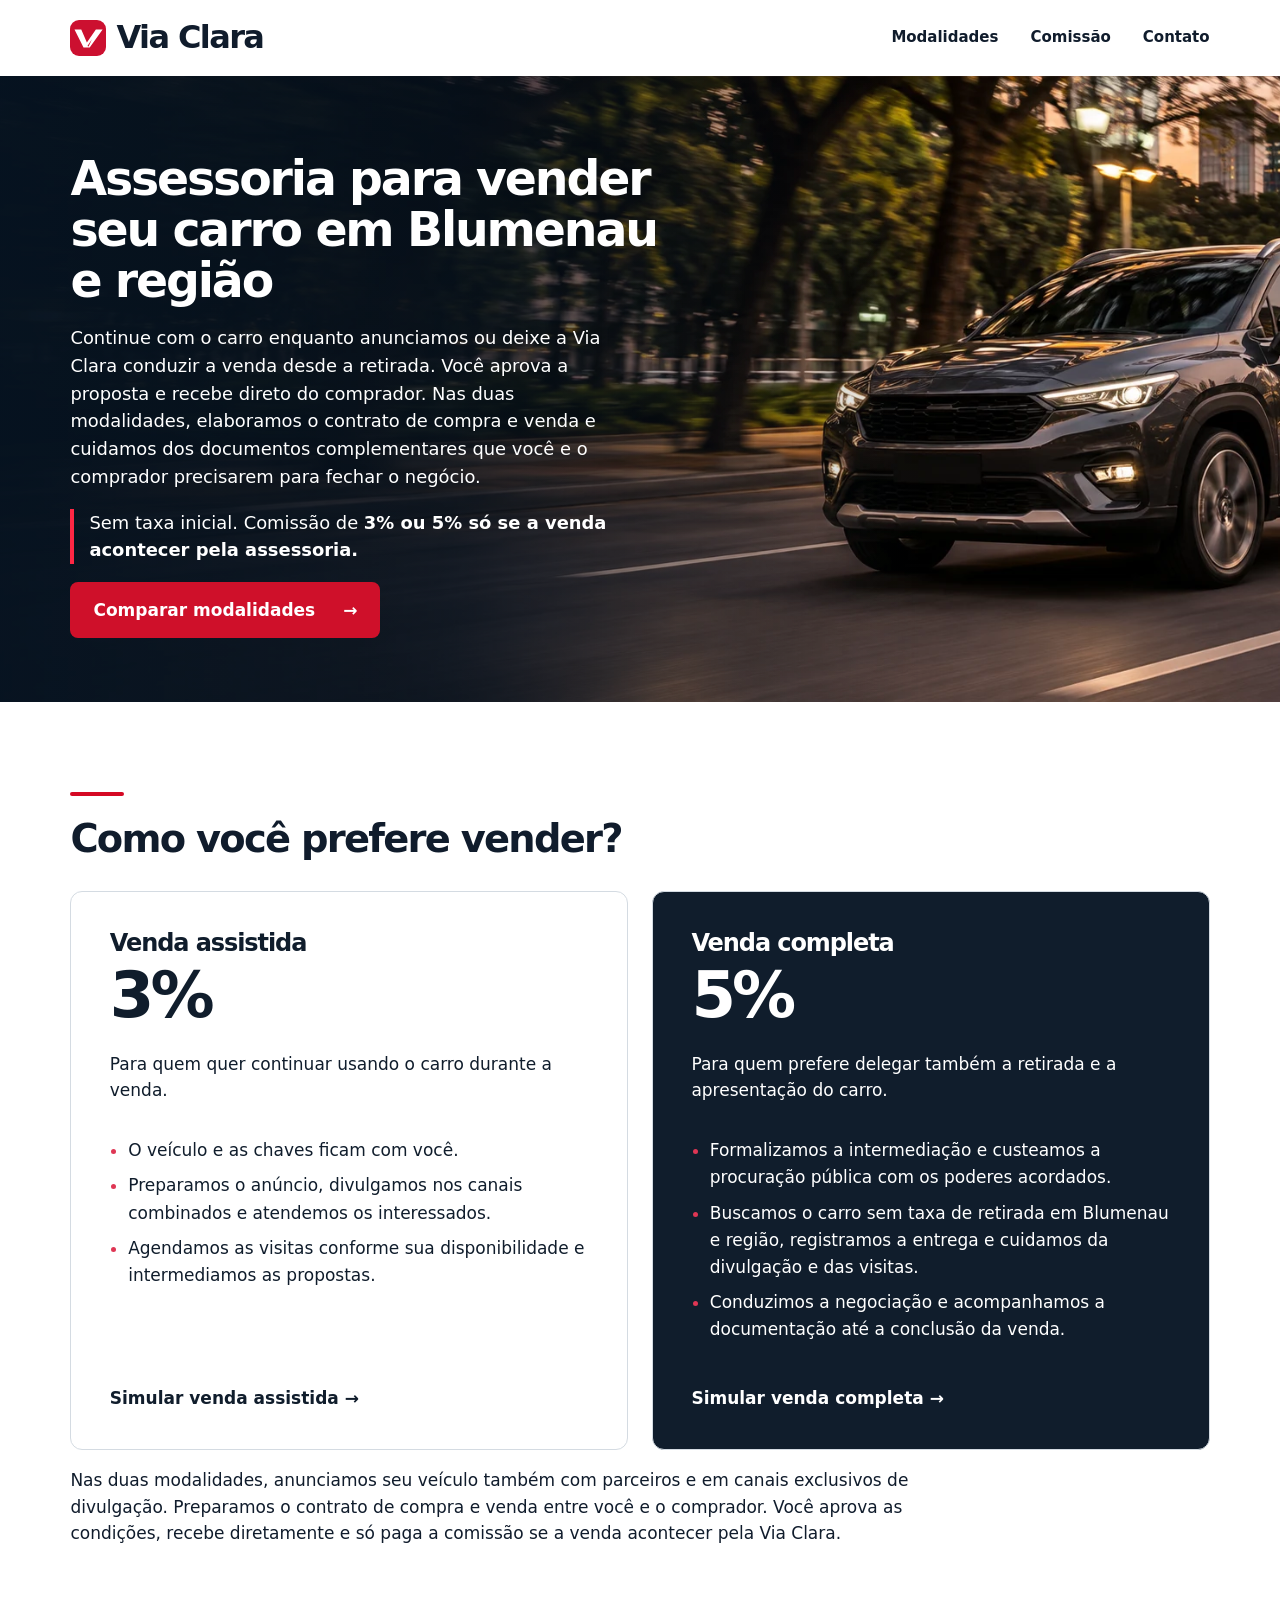
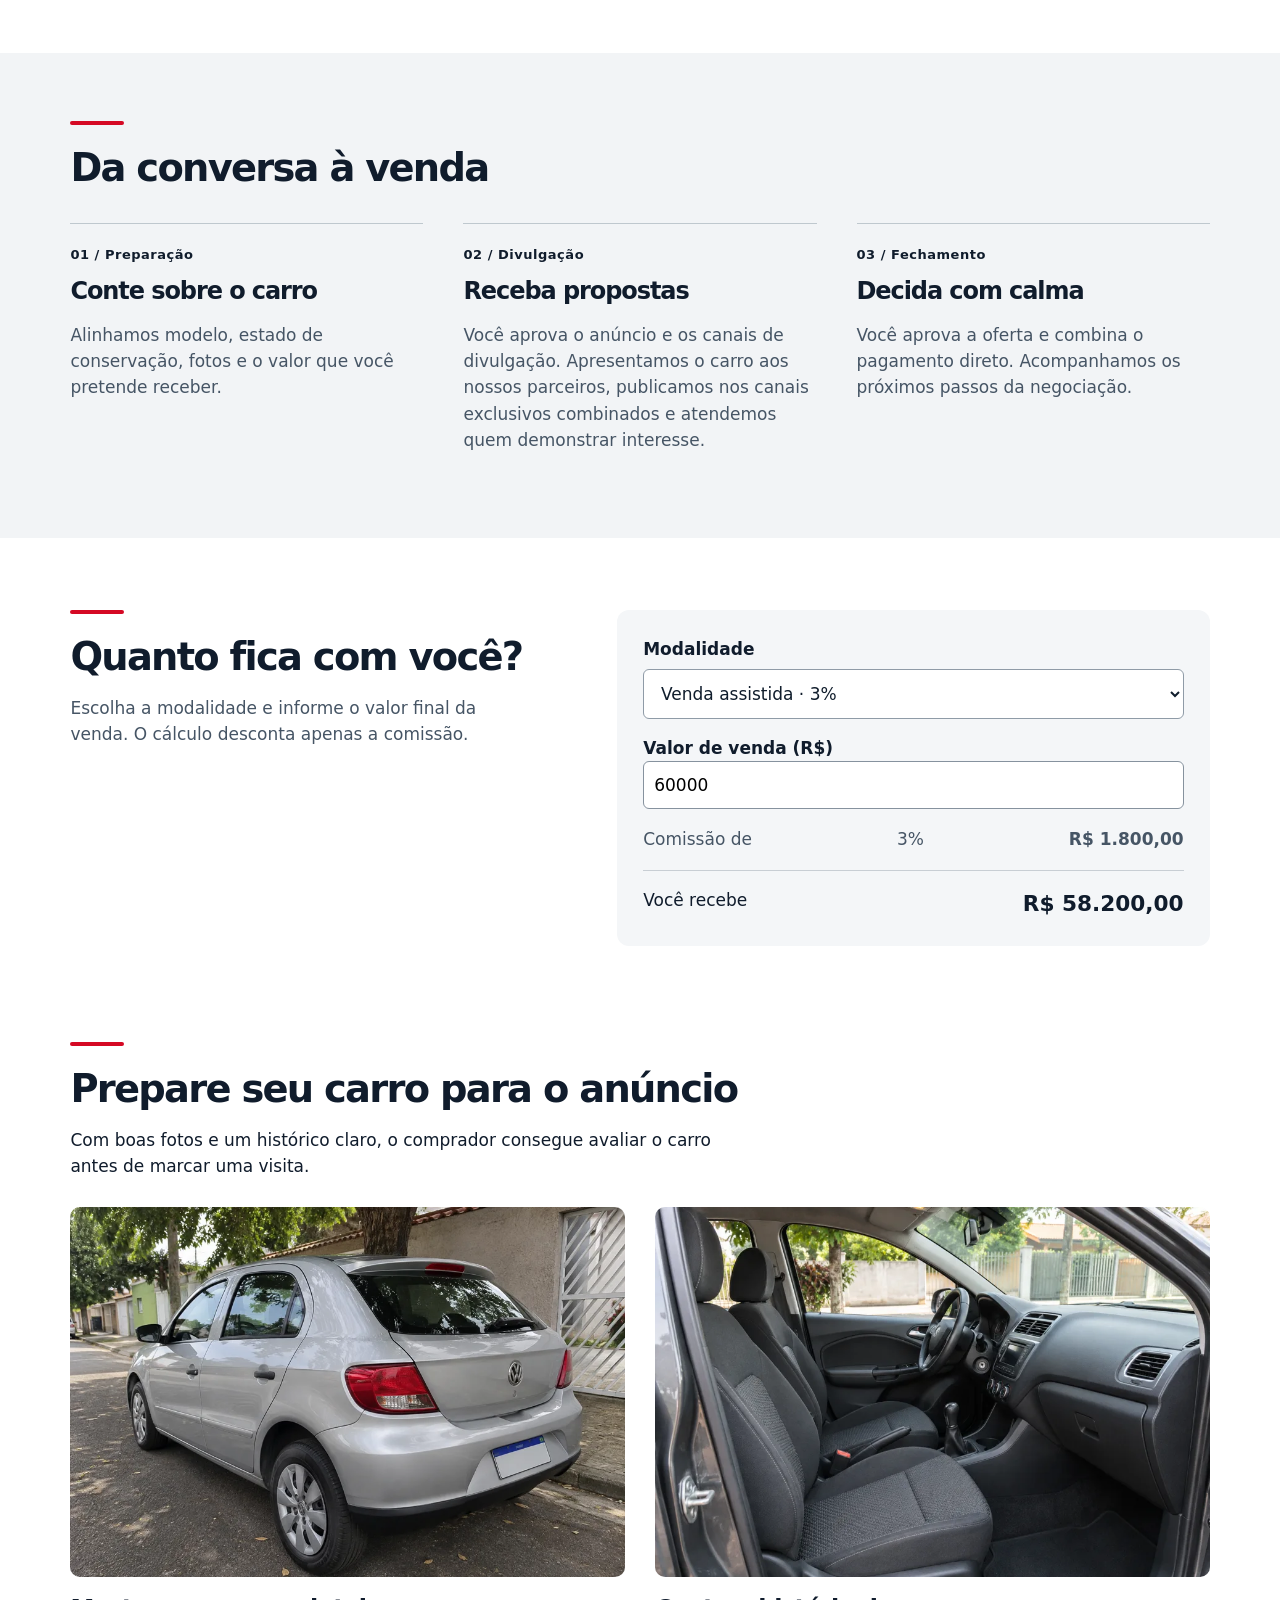
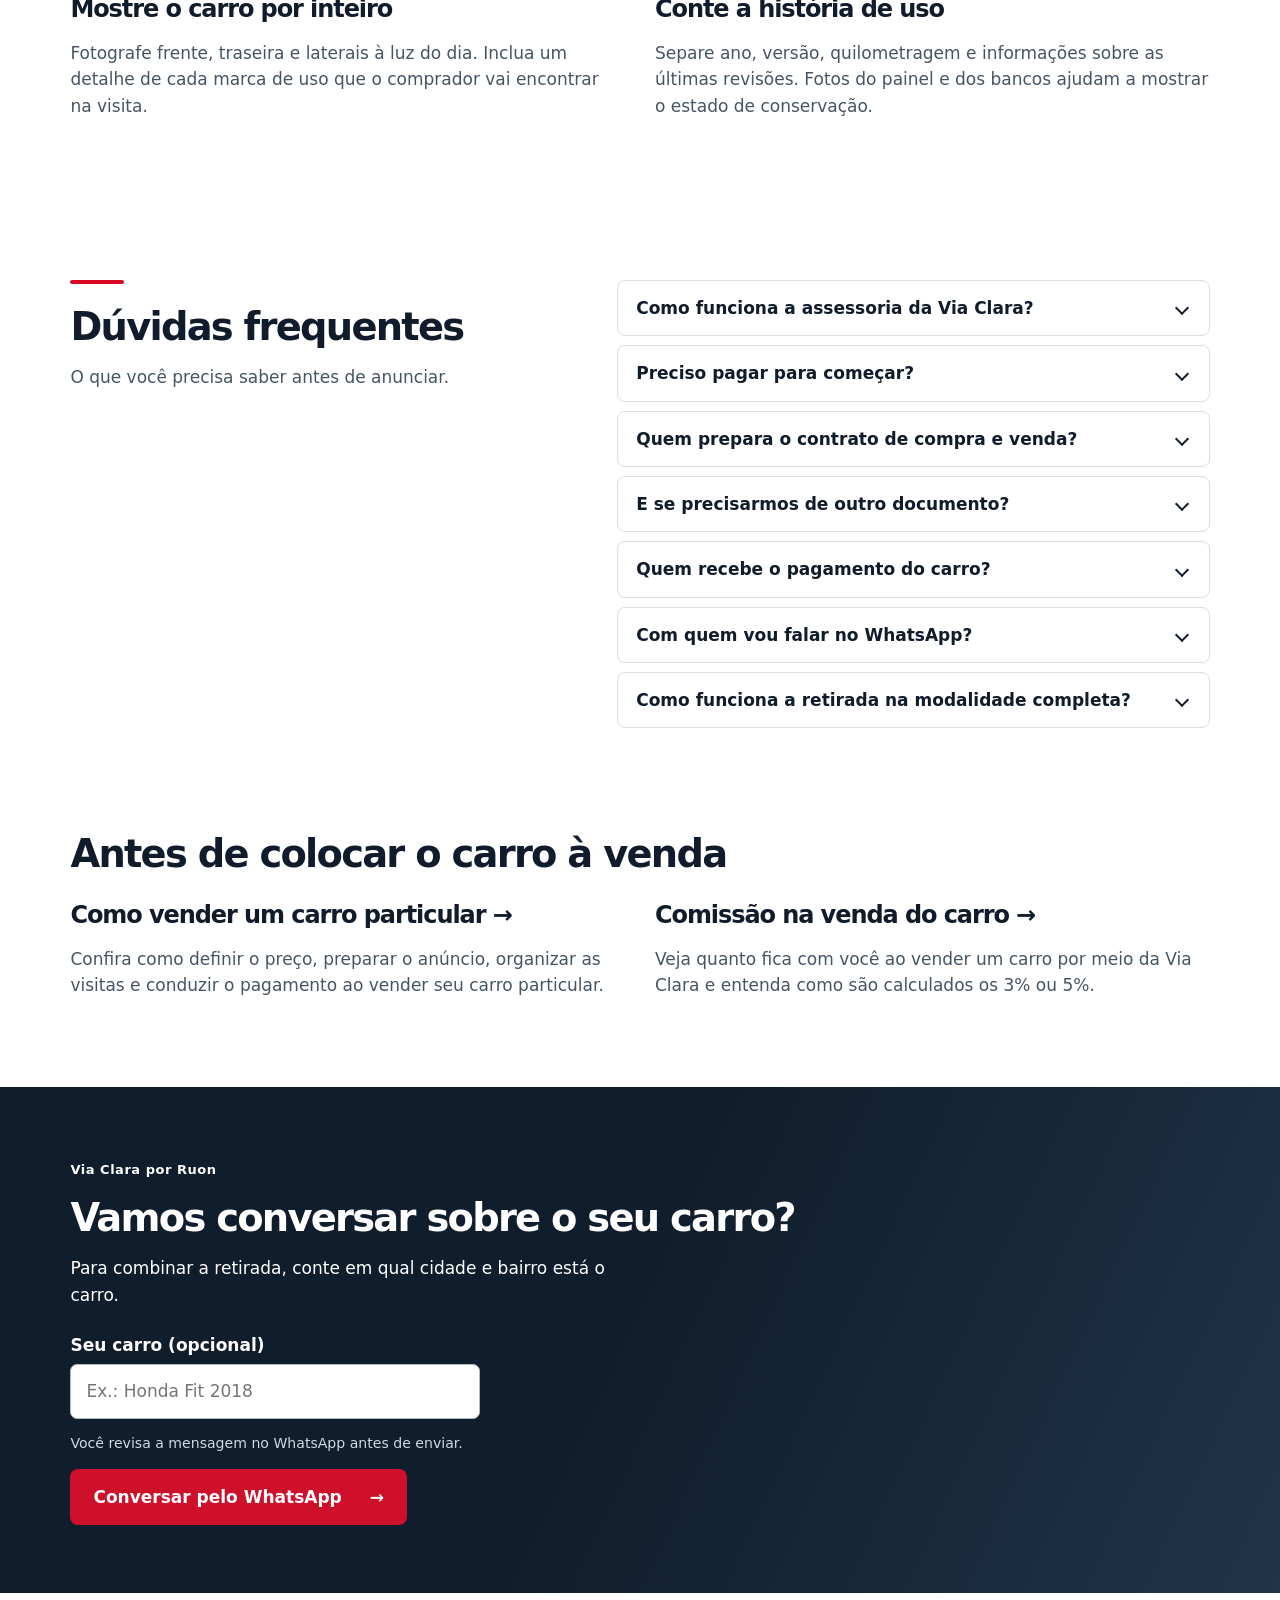
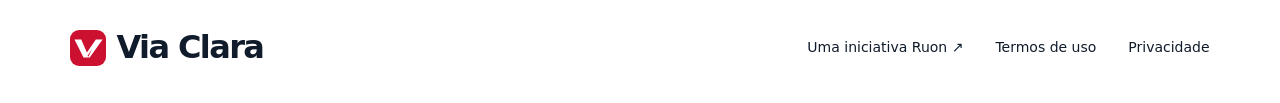
==== index.html @ 7849ba08 "Esclarece cobertura regional e retirada gratuita e corrige o contato" ====
<!doctype html><html lang="pt-BR"><head><meta charset="utf-8"><meta name="viewport" content="width=device-width,initial-scale=1"><meta name="theme-color" content="#101d2c"><meta name="description" content="Assessoria para vender seu carro em Blumenau e região. Compare a venda assistida de 3% com a completa de 5%, com retirada do veículo e procuração pública custeada pela Via Clara."><title>Assessoria para vender seu carro particular | Via Clara</title><link rel="canonical" href="https://viaclara.best/"><link rel="icon" href="marca.svg" type="image/svg+xml"><link rel="stylesheet" href="site.css"><meta property="og:type" content="website"><meta property="og:locale" content="pt_BR"><meta property="og:site_name" content="Via Clara"><meta property="og:title" content="Assessoria para vender seu carro particular | Via Clara"><meta property="og:description" content="Assessoria para vender seu carro em Blumenau e região. Compare a venda assistida de 3% com a completa de 5%, com retirada do veículo e procuração pública custeada pela Via Clara."><meta property="og:url" content="https://viaclara.best/"><meta property="og:image" content="https://viaclara.best/exterior.webp"><meta property="og:image:alt" content="Preparação das fotos para o anúncio de um carro"><meta name="twitter:card" content="summary_large_image"><script type="application/ld+json">{"@context": "https://schema.org", "@graph": [{"@type": "WebSite", "@id": "https://viaclara.best/#site", "url": "https://viaclara.best/", "name": "Via Clara", "inLanguage": "pt-BR"}, {"@type": "Organization", "@id": "https://viaclara.best/#via-clara", "name": "Via Clara", "url": "https://viaclara.best/", "logo": "https://viaclara.best/marca.svg", "parentOrganization": {"@type": "Organization", "name": "Ruon", "url": "https://ruon.dev/"}}, {"@type": "Service", "name": "Assessoria para vender carro particular", "serviceType": "Intermediação de venda de veículo particular", "url": "https://viaclara.best/", "provider": {"@id": "https://viaclara.best/#via-clara"}, "description": "Assessoria para vender seu carro em Blumenau e região. Compare a venda assistida de 3% com a completa de 5%, com retirada do veículo e procuração pública custeada pela Via Clara."}]}</script></head><body><a class="skip" href="#principal">Pular para o conteúdo</a>
<header><div class="wrap bar"><a class="brand" href="./"><img src="marca.svg" alt="" width="36" height="36">Via Clara</a><nav><a href="#modalidades">Modalidades</a><a href="#comissao">Comissão</a><a href="#contato">Contato</a></nav></div></header>
<main id="principal"><section class="hero"><div class="wrap"><div class="copy"><h1>Assessoria para vender seu carro em Blumenau e região</h1><p>Continue com o carro enquanto anunciamos ou deixe a Via Clara conduzir a venda desde a retirada. Você aprova a proposta e recebe direto do comprador. Nas duas modalidades, elaboramos o contrato de compra e venda e cuidamos dos documentos complementares que você e o comprador precisarem para fechar o negócio.</p><p class="rule">Sem taxa inicial. Comissão de <strong>3% ou 5% só se a venda acontecer pela assessoria.</strong></p><a class="btn" href="#modalidades">Comparar modalidades <span aria-hidden="true">→</span></a></div></div></section>
<section class="wrap plans" id="modalidades"><b class="line"></b><h2>Como você prefere vender?</h2><div class="plan-grid">
<article><h3>Venda assistida</h3><strong class="rate">3%</strong><p>Para quem quer continuar usando o carro durante a venda.</p><ul><li>O veículo e as chaves ficam com você.</li><li>Preparamos o anúncio, divulgamos nos canais combinados e atendemos os interessados.</li><li>Agendamos as visitas conforme sua disponibilidade e intermediamos as propostas.</li></ul><a href="#comissao" data-rate="3">Simular venda assistida →</a></article>
<article><h3>Venda completa</h3><strong class="rate">5%</strong><p>Para quem prefere delegar também a retirada e a apresentação do carro.</p><ul><li>Formalizamos a intermediação e custeamos a procuração pública com os poderes acordados.</li><li>Buscamos o carro sem taxa de retirada em Blumenau e região, registramos a entrega e cuidamos da divulgação e das visitas.</li><li>Conduzimos a negociação e acompanhamos a documentação até a conclusão da venda.</li></ul><a href="#comissao" data-rate="5">Simular venda completa →</a></article></div>
<p class="common">Nas duas modalidades, anunciamos seu veículo também com parceiros e em canais exclusivos de divulgação. Preparamos o contrato de compra e venda entre você e o comprador. Você aprova as condições, recebe diretamente e só paga a comissão se a venda acontecer pela Via Clara.</p></section><section class="process" id="processo"><div class="wrap"><b class="line"></b><h2>Da conversa à venda</h2><div class="steps"><article><small>01 / Preparação</small><h3>Conte sobre o carro</h3><p>Alinhamos modelo, estado de conservação, fotos e o valor que você pretende receber.</p></article><article><small>02 / Divulgação</small><h3>Receba propostas</h3><p>Você aprova o anúncio e os canais de divulgação. Apresentamos o carro aos nossos parceiros, publicamos nos canais exclusivos combinados e atendemos quem demonstrar interesse.</p></article><article><small>03 / Fechamento</small><h3>Decida com calma</h3><p>Você aprova a oferta e combina o pagamento direto. Acompanhamos os próximos passos da negociação.</p></article></div></div></section>
<section class="wrap split" id="comissao"><div><b class="line"></b><h2>Quanto fica com você?</h2><p>Escolha a modalidade e informe o valor final da venda. O cálculo desconta apenas a comissão.</p></div><div class="calc"><label for="rate">Modalidade</label><select id="rate"><option value="3">Venda assistida · 3%</option><option value="5">Venda completa · 5%</option></select><label for="valor">Valor de venda (R$)</label><input id="valor" type="number" min="0" step="0.01" value="60000"><div aria-live="polite"><p>Comissão de <span id="percent">3%</span> <strong id="fee">R$ 1.800,00</strong></p><p>Você recebe <strong id="net">R$ 58.200,00</strong></p></div></div></section>
<section class="wrap guide" aria-labelledby="guia"><b class="line"></b>
<h2 id="guia">Prepare seu carro para o anúncio</h2>
<p>Com boas fotos e um histórico claro, o comprador consegue avaliar o carro antes de marcar uma visita.</p>
<div class="guide-grid">
<article><img src="exterior.webp" alt="Carro fotografado de três quartos em uma rua arborizada" width="900" height="600" loading="lazy" decoding="async"><h3>Mostre o carro por inteiro</h3><p>Fotografe frente, traseira e laterais à luz do dia. Inclua um detalhe de cada marca de uso que o comprador vai encontrar na visita.</p></article>
<article><img src="interior.webp" alt="Bancos dianteiros e painel vistos pela porta aberta" width="900" height="600" loading="lazy" decoding="async"><h3>Conte a história de uso</h3><p>Separe ano, versão, quilometragem e informações sobre as últimas revisões. Fotos do painel e dos bancos ajudam a mostrar o estado de conservação.</p></article>
</div></section>
<section class="wrap split" id="faq"><div><b class="line"></b><h2>Dúvidas frequentes</h2><p>O que você precisa saber antes de anunciar.</p></div><div><details><summary>Como funciona a assessoria da Via Clara?</summary><p>Conversamos sobre o carro, alinhamos o preço com você e combinamos a divulgação. Apresentamos as propostas para sua decisão.</p></details><details><summary>Preciso pagar para começar?</summary><p>A conversa inicial e a entrada na assessoria são gratuitas. Você paga a comissão somente se vender pela nossa intermediação.</p></details><details><summary>Quem prepara o contrato de compra e venda?</summary><p>A Via Clara prepara o contrato tanto na venda assistida (3%) quanto na completa (5%). Registramos os dados do veículo, o preço, a forma de pagamento e as condições de entrega. Comprador e vendedor recebem o mesmo documento para conferir o combinado e pedir ajustes antes de assinar.</p></details><details><summary>E se precisarmos de outro documento?</summary><p>É só nos contar o que vocês querem deixar por escrito. Nas duas modalidades, a Via Clara prepara os documentos complementares da negociação, como um termo de responsabilidade para a visita ou um termo de entrega que registre a data, a quilometragem e as chaves entregues. Vocês conferem o texto antes de assinar. Quando o documento depende de cartório ou órgão público, orientamos e acompanhamos essa etapa.</p></details><details><summary>Quem recebe o pagamento do carro?</summary><p>O comprador paga diretamente ao proprietário. As condições da comissão são combinadas por escrito antes da divulgação.</p></details><details><summary>Com quem vou falar no WhatsApp?</summary><p>Kauê Ruon Cardoso presta o serviço como pessoa física, sob o nome Via Clara. O WhatsApp de atendimento é compartilhado com a Ruon.</p></details><details><summary>Como funciona a retirada na modalidade completa?</summary><p>Em Blumenau e região, buscamos o veículo sem cobrar pelo deslocamento. Informe sua cidade e bairro para combinarmos local e horário. Antes da retirada, combinamos por escrito onde o carro ficará, quem poderá conduzi-lo e as condições de guarda. Registramos estado, quilometragem, chaves e acessórios. Você confere os poderes e o prazo da procuração antes de assiná-la.</p></details></div></section>
<section class="wrap guide" aria-labelledby="leituras"><h2 id="leituras">Antes de colocar o carro à venda</h2><div class="guide-grid"><article><h3><a href="como-vender-carro-particular.html">Como vender um carro particular →</a></h3><p>Confira como definir o preço, preparar o anúncio, organizar as visitas e conduzir o pagamento ao vender seu carro particular.</p></article><article><h3><a href="comissao-venda-veiculo.html">Comissão na venda do carro →</a></h3><p>Veja quanto fica com você ao vender um carro por meio da Via Clara e entenda como são calculados os 3% ou 5%.</p></article></div></section><section class="contact" id="contato"><div class="wrap"><small>Via Clara por Ruon</small><h2>Vamos conversar sobre o seu carro?</h2><p>Para combinar a retirada, conte em qual cidade e bairro está o carro.</p><label class="vehicle-label" for="vehicle">Seu carro (opcional)</label><input id="vehicle" maxlength="100" placeholder="Ex.: Honda Fit 2018" autocomplete="off"><p class="hint">Você revisa a mensagem no WhatsApp antes de enviar.</p><a class="btn" href="https://wa.me/554797864381?text=Ol%C3%A1%2C%20Ruon!%20Vim%20pela%20Via%20Clara%20e%20quero%20vender%20meu%20carro.">Conversar pelo WhatsApp <span aria-hidden="true">→</span></a></div></section></main>
<footer class="wrap"><a class="brand" href="./"><img src="marca.svg" alt="" width="36" height="36">Via Clara</a><a href="https://ruon.dev">Uma iniciativa Ruon ↗</a><a href="termos.html">Termos de uso</a><a href="privacidade.html">Privacidade</a></footer><script src="site.js"></script></body></html>
---- site.css ----
*{box-sizing:border-box}html{scroll-behavior:smooth}body{margin:0;color:#101c2c;font:17px/1.55 system-ui,sans-serif}.wrap{width:min(1280px,89%);margin:auto}.bar,nav,footer,.benefits{display:flex;align-items:center;gap:32px}.bar{justify-content:space-between;min-height:76px}a{color:inherit;text-decoration:none}a:hover,summary:hover{text-decoration:underline}.brand{display:inline-flex;align-items:center;gap:10px;font-size:32px;font-weight:800;letter-spacing:-1.6px}.brand img{display:block;flex:none}.brand{white-space:nowrap}nav{font-size:15px;font-weight:600}.hero{color:white;background:linear-gradient(90deg,#061321f5,#061321bd 35%,transparent 72%),url(hero.webp) center/cover}.copy{max-width:630px;padding:clamp(55px,6vw,104px) 0 32px}h1,h2,h3{letter-spacing:-.045em;line-height:1.08;margin:0}h1{font-size:clamp(38px,3.7vw,59px)}h2{font-size:clamp(30px,3vw,47px)}h3{font-size:24px}.copy p{font-size:clamp(17px,1.4vw,22px);max-width:550px}.rule{border-left:4px solid #ff2744;padding-left:15px}.btn{display:inline-flex;gap:28px;align-items:center;background:#cf102a;color:white;padding:15px 23px;border-radius:8px;font-weight:700}.btn:hover{background:#ad1025;text-decoration:none}.benefits{font-size:14px;margin-top:36px}.split{display:grid;grid-template-columns:1fr 1.3fr;gap:8%;padding-block:72px}.split p,.steps p{color:#465565}.line{display:block;width:54px;height:4px;border-radius:4px;background:#d50924;margin-bottom:22px}details{border:1px solid #d8dee5;border-radius:8px;margin-bottom:9px;padding:14px 18px}summary{cursor:pointer;font-weight:650}details p{margin-bottom:2px}.process{background:#f2f4f6;padding:68px 0}.steps{display:grid;grid-template-columns:repeat(3,1fr);gap:40px;margin-top:35px}.steps article{border-top:1px solid #bfc8ce;padding-top:16px}small{font-size:13px;font-weight:700;letter-spacing:.04em}.steps h3{margin-top:12px}.calc{background:#f4f6f8;border-radius:12px;padding:26px}.calc label{display:block;font-weight:650}.calc input{width:100%;font:inherit;padding:10px;border:1px solid #86929e;border-radius:6px}.calc p{display:flex;justify-content:space-between;gap:12px}.calc p:last-child{border-top:1px solid #c8ced4;padding-top:16px;margin-bottom:0;color:#101c2c}.contact{background:#101d2c;color:white;padding:68px 0}.contact h2{margin:15px 0}.contact p{max-width:580px}footer{padding-block:30px;flex-wrap:wrap;font-size:14px}footer .brand{margin-right:auto}.legal{max-width:760px;padding-block:56px}.legal h2{font-size:25px;margin-top:30px}.legal a{text-decoration:underline}:focus-visible{outline:3px solid #407cc7;outline-offset:3px}@media(max-width:700px){.bar{align-items:flex-start;flex-direction:column;gap:5px;padding-block:12px}nav{gap:20px;font-size:14px}.hero{background-position:65% center;background-image:linear-gradient(90deg,#071321ed,#071321a6),url(hero.webp)}.copy{padding-top:48px}.split,.steps{grid-template-columns:1fr;gap:25px}.split{padding-block:45px}.benefits{gap:12px;flex-wrap:wrap}.contact,.process{padding:48px 0}footer{gap:15px}footer .brand{width:100%}}@media(prefers-reduced-motion:reduce){html{scroll-behavior:auto}}
/* Touch targets include the whitespace surrounding each label. */
nav a, footer a, summary { min-height: 44px; }
nav a, footer a { display: inline-flex; align-items: center; }
details { padding: 0; }
summary { padding: 14px 18px; }
details p { padding: 0 18px 16px; margin: 0; }
.skip { position: absolute; left: 10px; top: -100px; z-index: 3; background: white; padding: 10px; }
.skip:focus { top: 8px; }
.guide { padding: 24px 0 72px; }
.guide > p { max-width: 64ch; }
.guide-grid { display: grid; grid-template-columns: repeat(2,minmax(0,1fr)); gap: 30px; margin-top: 28px; }
.guide img { display: block; width: 100%; height: auto; aspect-ratio: 3 / 2; object-fit: cover; border-radius: 10px; margin-bottom: 20px; }
.guide article p { max-width: 58ch; color: #465565; }
@media(max-width:700px) {
  .guide-grid { grid-template-columns: 1fr; }
  nav { width: 100%; justify-content: space-between; gap: 6px; }
  .bar { padding-bottom: 0; gap: 0; }
  .hero .copy { padding-top: 30px; }
  .guide { padding-bottom: 40px; }
}
@media(prefers-reduced-motion:no-preference) {
  @keyframes arrive { from { opacity: 0; transform: translateY(7px); } to { opacity: 1; transform: translateY(0); } }
  .copy, details[open] p { animation: arrive 240ms ease-out both; }
  .btn { transition: background-color 160ms ease, transform 160ms ease; }
  .btn:active { transform: translateY(1px); }
}

.copy { padding-bottom: clamp(44px, 5vw, 76px); }
details { transition: border-color .18s ease; }
details[open] { border-color: #a8b2bf; }
summary { display: flex; align-items: center; justify-content: space-between; gap: 16px; list-style: none; }
summary::-webkit-details-marker { display: none; }
summary::after { content: ''; width: 8px; height: 8px; flex: none; margin-right: 4px; border: solid currentColor; border-width: 0 2px 2px 0; transform: rotate(45deg); }
details[open] summary::after { transform: rotate(225deg); }
.calc strong { font-variant-numeric: tabular-nums; }
.calc #net { font-size: 1.35rem; }
.contact { background: linear-gradient(115deg,#101d2c 48%,#20344a); }
.vehicle-label { display: block; font-weight: 650; margin: 24px 0 6px; }
#vehicle { display: block; width: min(100%, 410px); padding: 13px 15px; color: #101c2c; border: 1px solid #aeb8c3; border-radius: 7px; font: inherit; }
.hint { font-size: .88rem; color: #d1d9e1; }
@media (prefers-reduced-motion:no-preference) {
  summary::after, .btn span { transition: transform .22s ease; }
  .btn:hover span, .btn:focus-visible span { transform: translateX(4px); }
  @keyframes section-arrive { from { transform: translateY(12px); opacity: .65; } to { transform: translateY(0); opacity: 1; } }
  .in-view { animation: section-arrive .42s ease-out both; }
}
.plans{padding-block:clamp(3rem,7vw,6rem);scroll-margin-top:5rem}.plan-grid{display:grid;grid-template-columns:repeat(2,minmax(0,1fr));gap:1.5rem;margin:2rem 0 1rem}.plan-grid article{display:flex;flex-direction:column;padding:clamp(1.4rem,3vw,2.6rem);border:1px solid #d4dbe2;border-radius:12px;background:#fff;color:#101d2c}.plan-grid article+article{background:#101d2c;color:#fff}.plan-grid article p,.plan-grid article li,.plan-grid article h3{color:inherit}.rate{font-size:clamp(2.7rem,5vw,4rem);line-height:1.2;letter-spacing:-.06em}.plan-grid ul{padding-left:1.15rem;line-height:1.6}.plan-grid li{margin-bottom:.5rem}.plan-grid li::marker{color:#df3654}.plan-grid a{color:inherit;font-weight:700;margin-top:auto;padding-top:1rem;text-underline-offset:4px}.common{max-width:78ch}.calc select{width:100%;font:inherit;padding:.8rem;border:1px solid #8f9ba7;border-radius:6px;background:white;color:#101d2c;margin:.4rem 0 1rem}#comissao{scroll-margin-top:5rem}@media(max-width:700px){.plan-grid{grid-template-columns:1fr}}
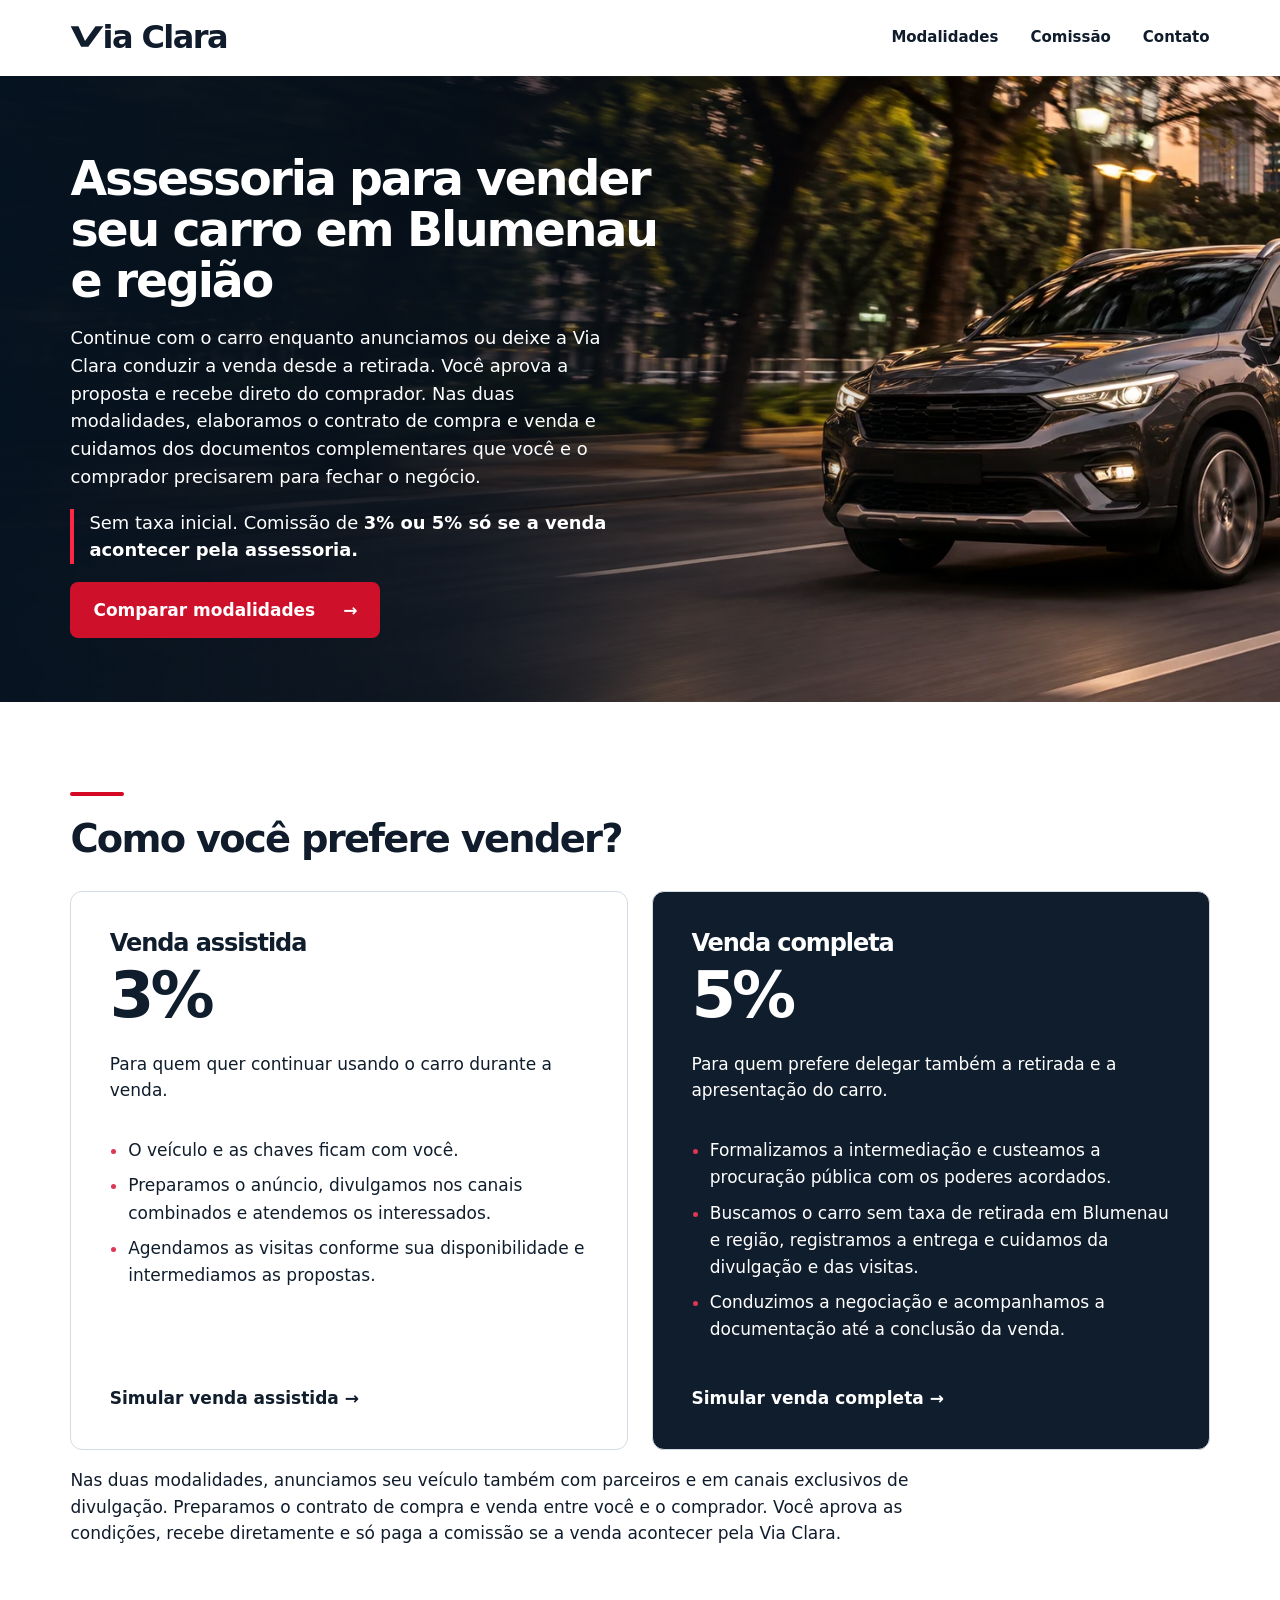
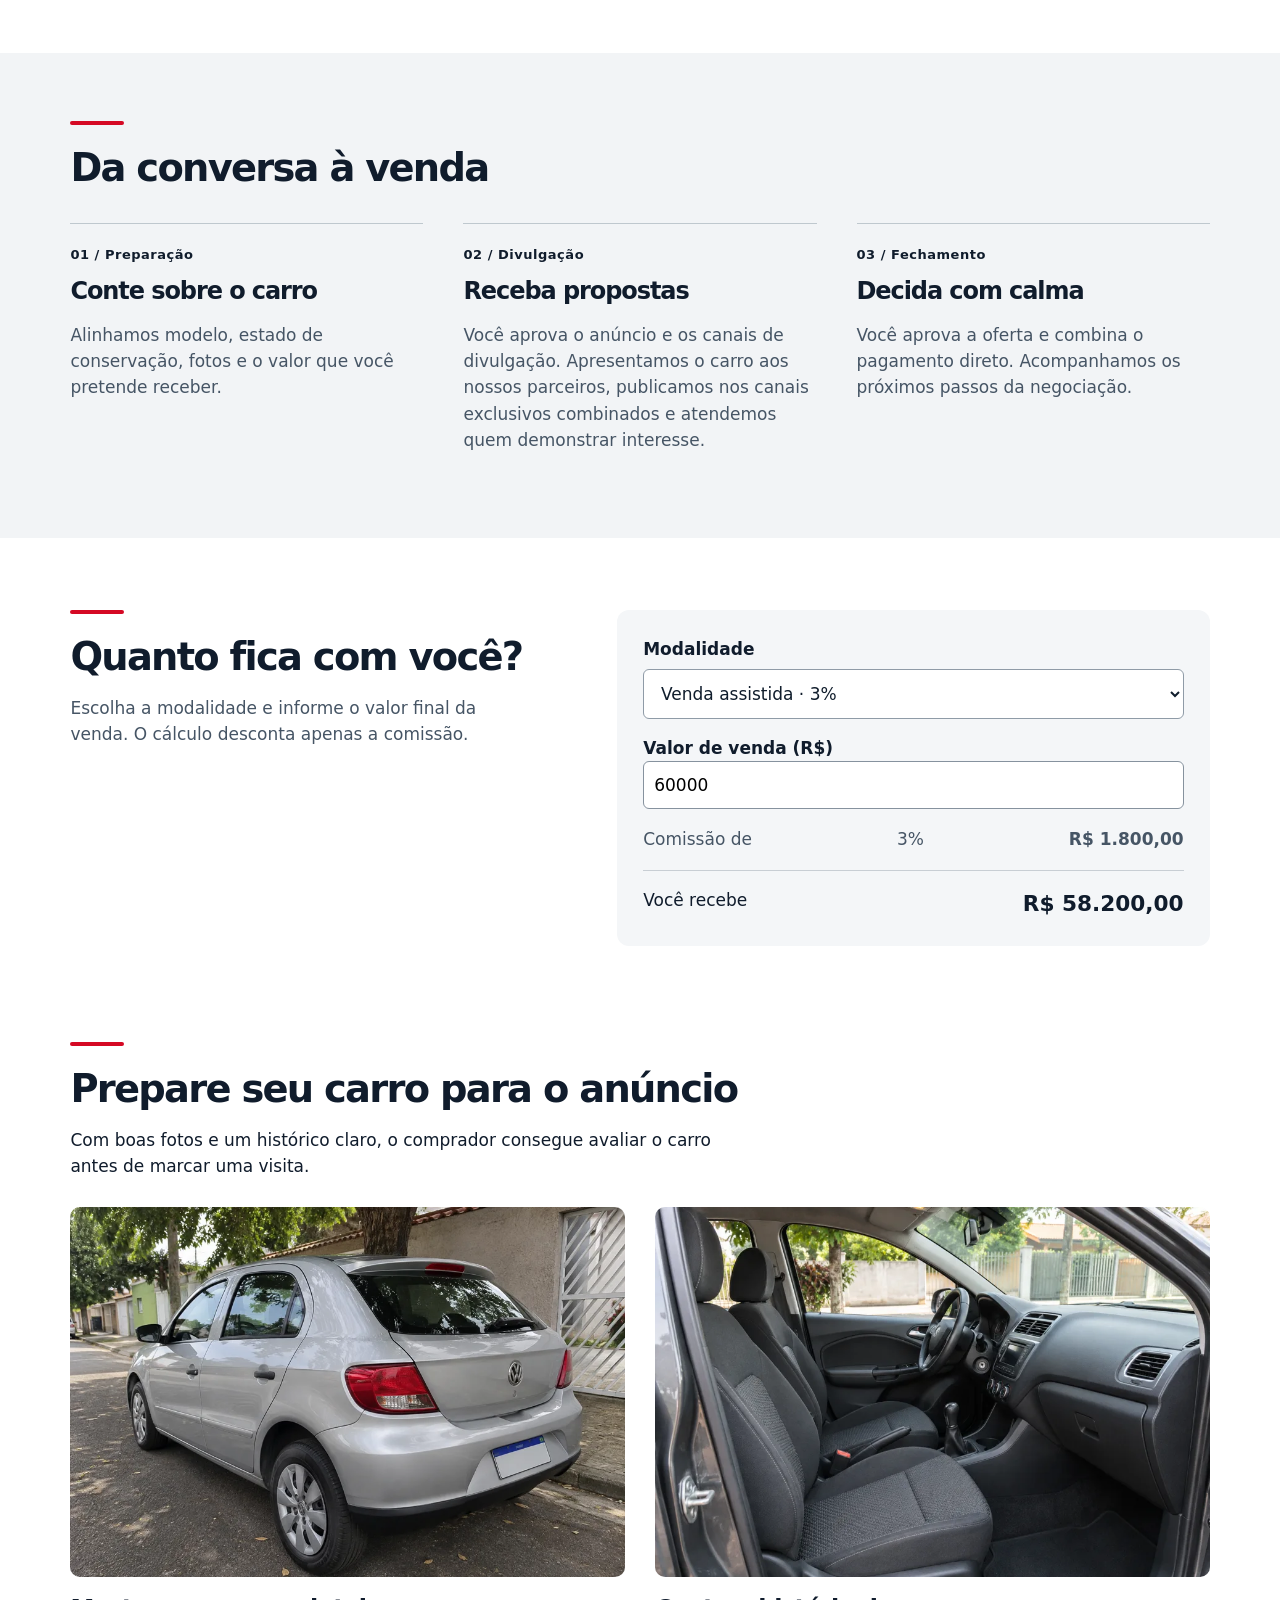
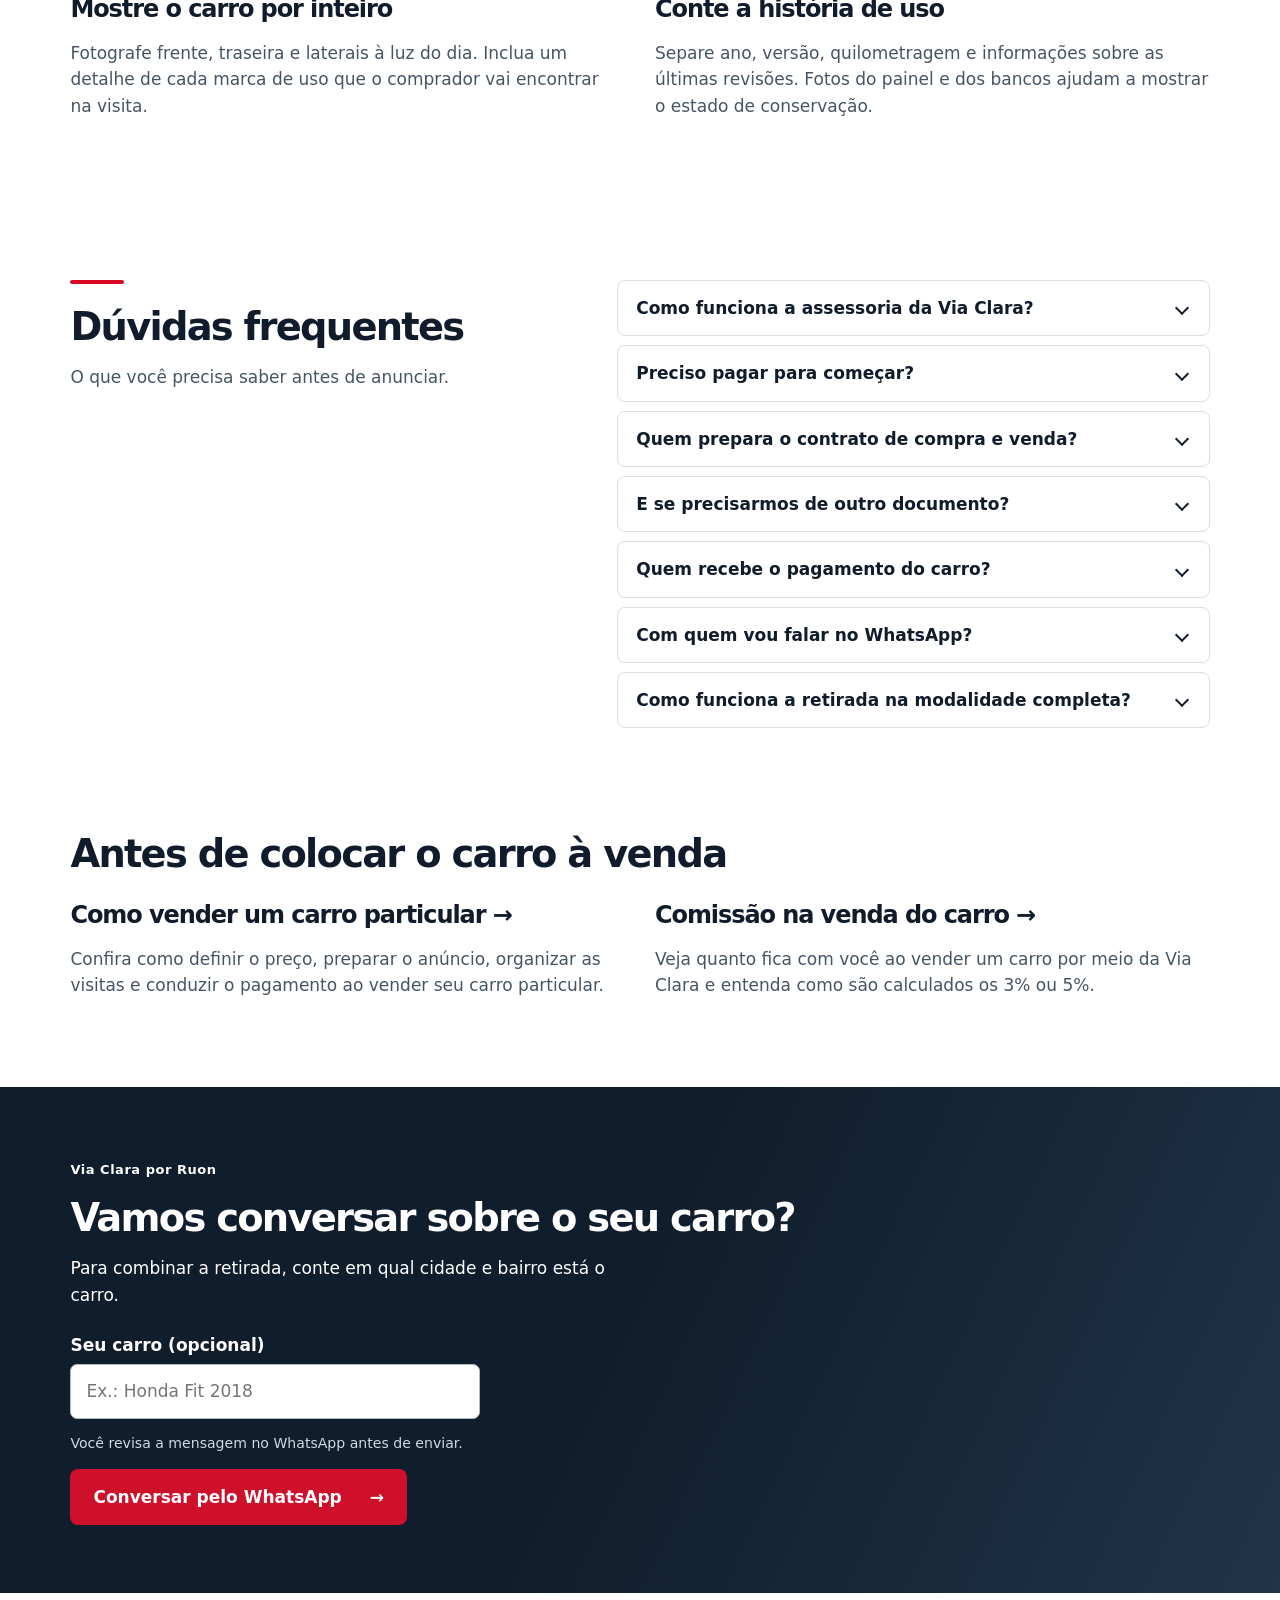
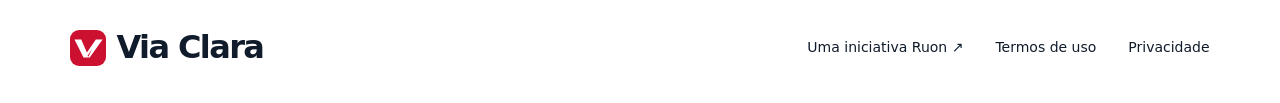
==== commit 4793bb8d: "Integra o símbolo V ao nome no cabeçalho" ====
--- a/index.html
+++ b/index.html
@@ -1,5 +1,5 @@
 <!doctype html><html lang="pt-BR"><head><meta charset="utf-8"><meta name="viewport" content="width=device-width,initial-scale=1"><meta name="theme-color" content="#101d2c"><meta name="description" content="Assessoria para vender seu carro em Blumenau e região. Compare a venda assistida de 3% com a completa de 5%, com retirada do veículo e procuração pública custeada pela Via Clara."><title>Assessoria para vender seu carro particular | Via Clara</title><link rel="canonical" href="https://viaclara.best/"><link rel="icon" href="marca.svg" type="image/svg+xml"><link rel="stylesheet" href="site.css"><meta property="og:type" content="website"><meta property="og:locale" content="pt_BR"><meta property="og:site_name" content="Via Clara"><meta property="og:title" content="Assessoria para vender seu carro particular | Via Clara"><meta property="og:description" content="Assessoria para vender seu carro em Blumenau e região. Compare a venda assistida de 3% com a completa de 5%, com retirada do veículo e procuração pública custeada pela Via Clara."><meta property="og:url" content="https://viaclara.best/"><meta property="og:image" content="https://viaclara.best/exterior.webp"><meta property="og:image:alt" content="Preparação das fotos para o anúncio de um carro"><meta name="twitter:card" content="summary_large_image"><script type="application/ld+json">{"@context": "https://schema.org", "@graph": [{"@type": "WebSite", "@id": "https://viaclara.best/#site", "url": "https://viaclara.best/", "name": "Via Clara", "inLanguage": "pt-BR"}, {"@type": "Organization", "@id": "https://viaclara.best/#via-clara", "name": "Via Clara", "url": "https://viaclara.best/", "logo": "https://viaclara.best/marca.svg", "parentOrganization": {"@type": "Organization", "name": "Ruon", "url": "https://ruon.dev/"}}, {"@type": "Service", "name": "Assessoria para vender carro particular", "serviceType": "Intermediação de venda de veículo particular", "url": "https://viaclara.best/", "provider": {"@id": "https://viaclara.best/#via-clara"}, "description": "Assessoria para vender seu carro em Blumenau e região. Compare a venda assistida de 3% com a completa de 5%, com retirada do veículo e procuração pública custeada pela Via Clara."}]}</script></head><body><a class="skip" href="#principal">Pular para o conteúdo</a>
-<header><div class="wrap bar"><a class="brand" href="./"><img src="marca.svg" alt="" width="36" height="36">Via Clara</a><nav><a href="#modalidades">Modalidades</a><a href="#comissao">Comissão</a><a href="#contato">Contato</a></nav></div></header>
+<header><div class="wrap bar"><a class="brand wordmark" href="./" aria-label="Via Clara, início"><img src="v-tipografico.svg" alt="" width="32" height="22"><span>ia Clara</span></a><nav><a href="#modalidades">Modalidades</a><a href="#comissao">Comissão</a><a href="#contato">Contato</a></nav></div></header>
 <main id="principal"><section class="hero"><div class="wrap"><div class="copy"><h1>Assessoria para vender seu carro em Blumenau e região</h1><p>Continue com o carro enquanto anunciamos ou deixe a Via Clara conduzir a venda desde a retirada. Você aprova a proposta e recebe direto do comprador. Nas duas modalidades, elaboramos o contrato de compra e venda e cuidamos dos documentos complementares que você e o comprador precisarem para fechar o negócio.</p><p class="rule">Sem taxa inicial. Comissão de <strong>3% ou 5% só se a venda acontecer pela assessoria.</strong></p><a class="btn" href="#modalidades">Comparar modalidades <span aria-hidden="true">→</span></a></div></div></section>
 <section class="wrap plans" id="modalidades"><b class="line"></b><h2>Como você prefere vender?</h2><div class="plan-grid">
 <article><h3>Venda assistida</h3><strong class="rate">3%</strong><p>Para quem quer continuar usando o carro durante a venda.</p><ul><li>O veículo e as chaves ficam com você.</li><li>Preparamos o anúncio, divulgamos nos canais combinados e atendemos os interessados.</li><li>Agendamos as visitas conforme sua disponibilidade e intermediamos as propostas.</li></ul><a href="#comissao" data-rate="3">Simular venda assistida →</a></article>
--- a/site.css
+++ b/site.css
@@ -46,3 +46,5 @@
   .in-view { animation: section-arrive .42s ease-out both; }
 }
 .plans{padding-block:clamp(3rem,7vw,6rem);scroll-margin-top:5rem}.plan-grid{display:grid;grid-template-columns:repeat(2,minmax(0,1fr));gap:1.5rem;margin:2rem 0 1rem}.plan-grid article{display:flex;flex-direction:column;padding:clamp(1.4rem,3vw,2.6rem);border:1px solid #d4dbe2;border-radius:12px;background:#fff;color:#101d2c}.plan-grid article+article{background:#101d2c;color:#fff}.plan-grid article p,.plan-grid article li,.plan-grid article h3{color:inherit}.rate{font-size:clamp(2.7rem,5vw,4rem);line-height:1.2;letter-spacing:-.06em}.plan-grid ul{padding-left:1.15rem;line-height:1.6}.plan-grid li{margin-bottom:.5rem}.plan-grid li::marker{color:#df3654}.plan-grid a{color:inherit;font-weight:700;margin-top:auto;padding-top:1rem;text-underline-offset:4px}.common{max-width:78ch}.calc select{width:100%;font:inherit;padding:.8rem;border:1px solid #8f9ba7;border-radius:6px;background:white;color:#101d2c;margin:.4rem 0 1rem}#comissao{scroll-margin-top:5rem}@media(max-width:700px){.plan-grid{grid-template-columns:1fr}}
+
+header .wordmark{gap:0;align-items:baseline;white-space:nowrap}header .wordmark img{width:1.04em;height:.72em;align-self:baseline;margin-right:-.035em;border-radius:0}
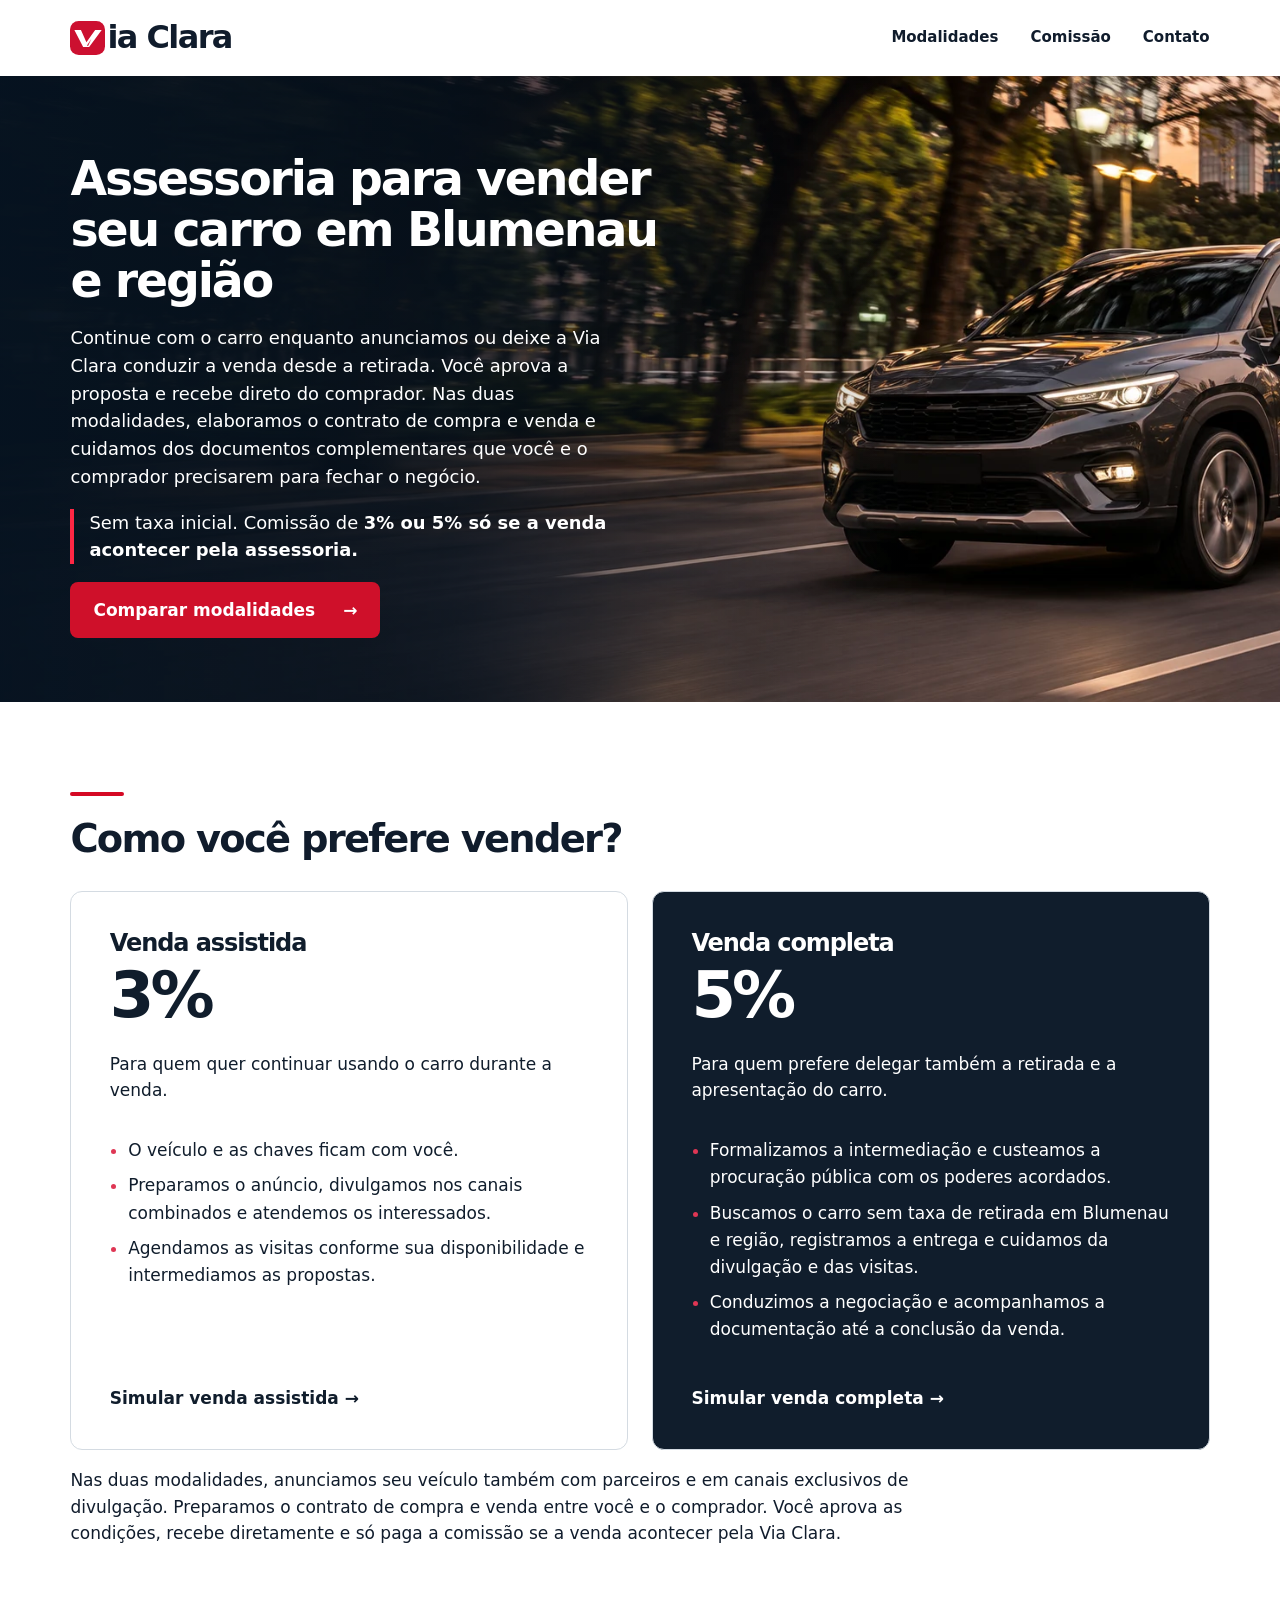
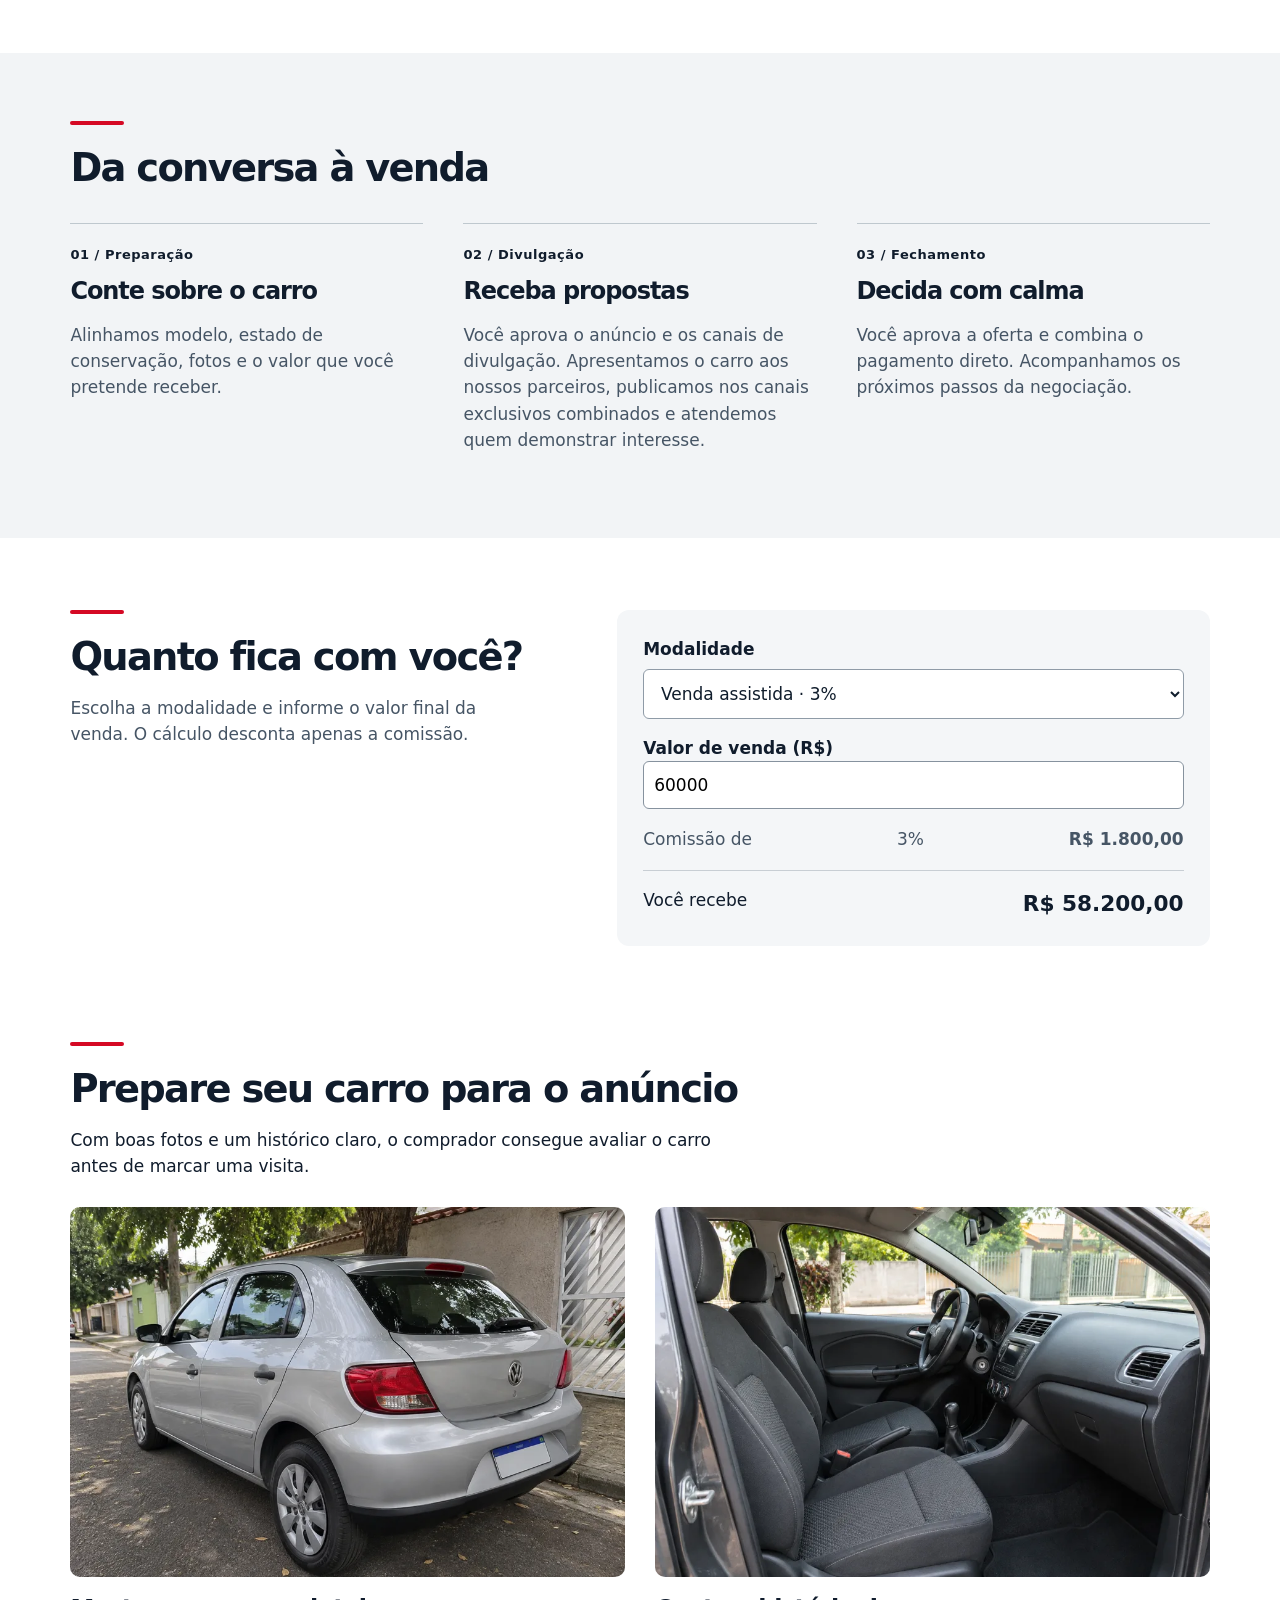
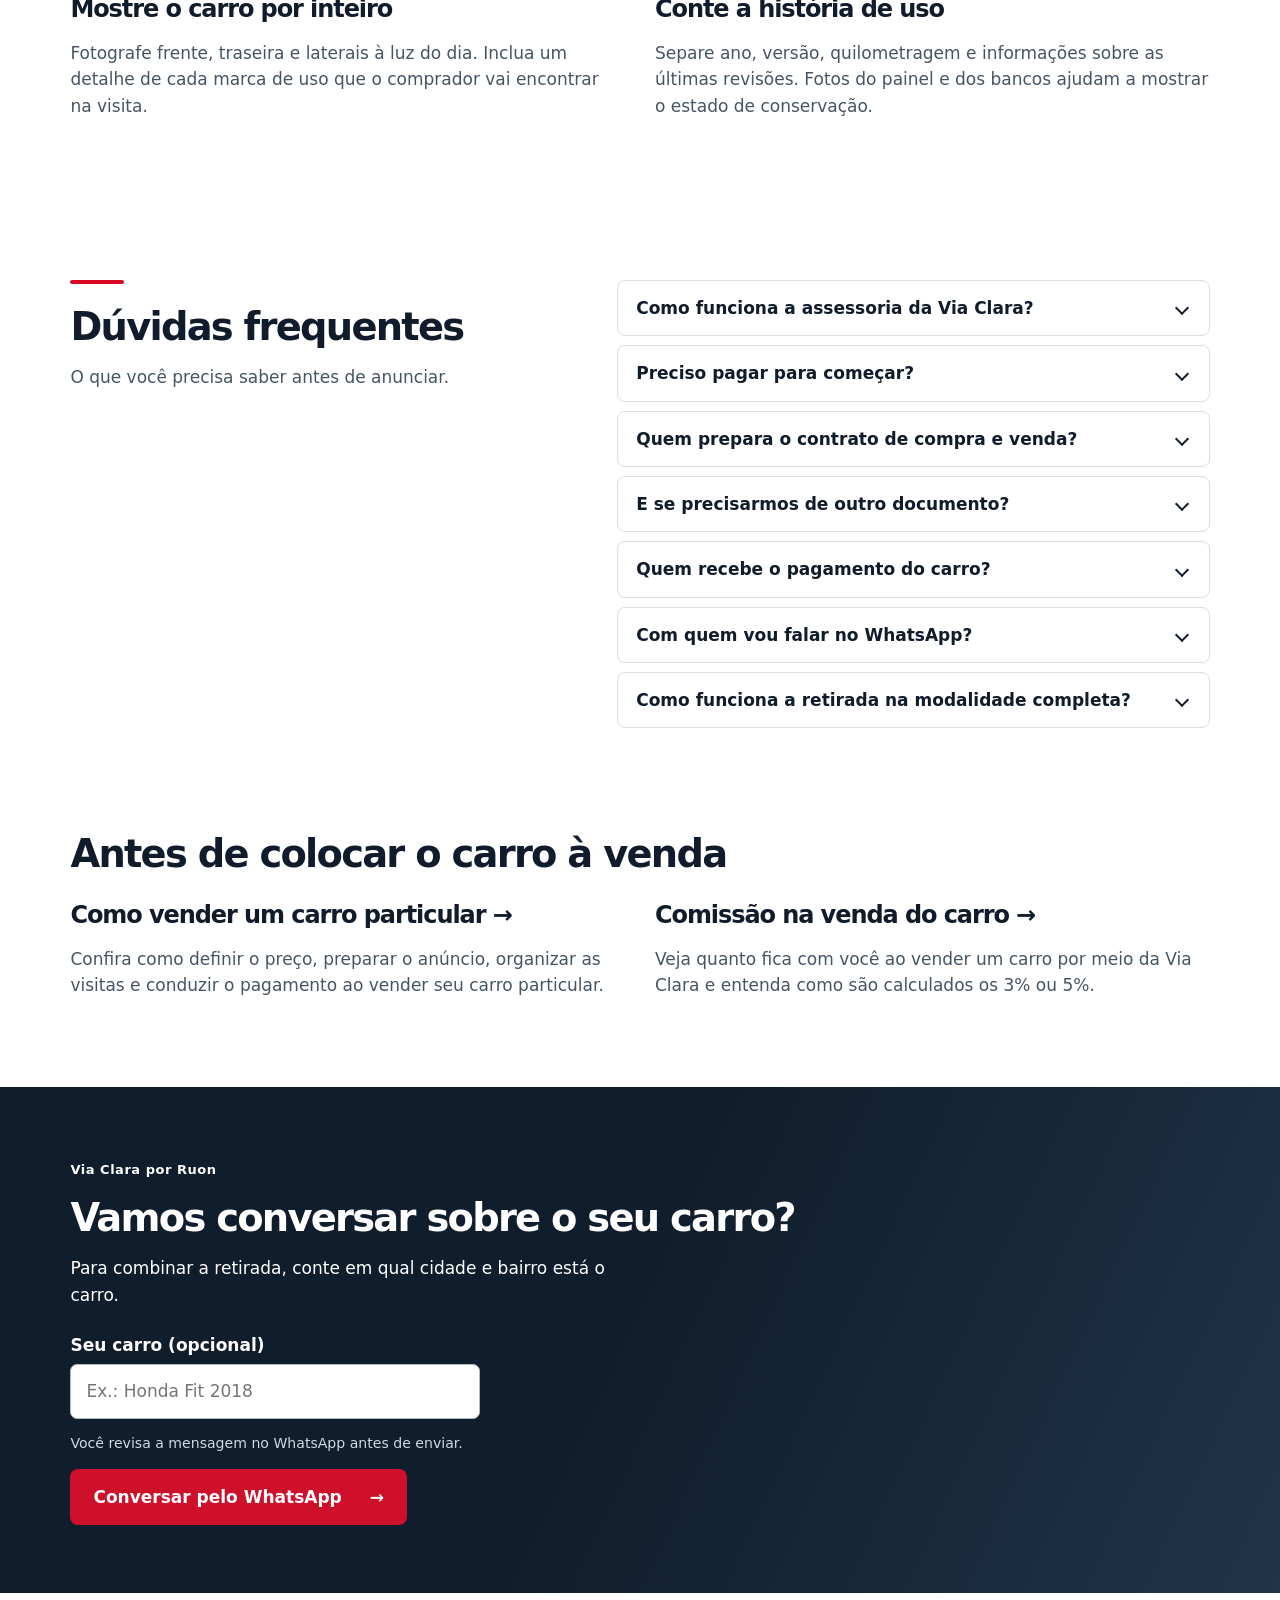
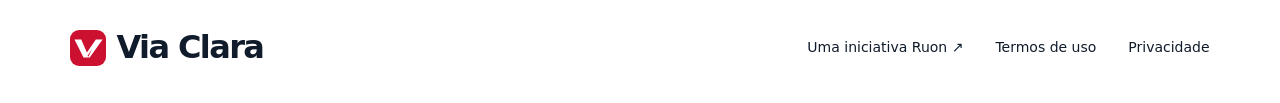
==== commit 5aef8c1c: "Mantém a marca vermelha como V no cabeçalho" ====
--- a/index.html
+++ b/index.html
@@ -1,5 +1,5 @@
 <!doctype html><html lang="pt-BR"><head><meta charset="utf-8"><meta name="viewport" content="width=device-width,initial-scale=1"><meta name="theme-color" content="#101d2c"><meta name="description" content="Assessoria para vender seu carro em Blumenau e região. Compare a venda assistida de 3% com a completa de 5%, com retirada do veículo e procuração pública custeada pela Via Clara."><title>Assessoria para vender seu carro particular | Via Clara</title><link rel="canonical" href="https://viaclara.best/"><link rel="icon" href="marca.svg" type="image/svg+xml"><link rel="stylesheet" href="site.css"><meta property="og:type" content="website"><meta property="og:locale" content="pt_BR"><meta property="og:site_name" content="Via Clara"><meta property="og:title" content="Assessoria para vender seu carro particular | Via Clara"><meta property="og:description" content="Assessoria para vender seu carro em Blumenau e região. Compare a venda assistida de 3% com a completa de 5%, com retirada do veículo e procuração pública custeada pela Via Clara."><meta property="og:url" content="https://viaclara.best/"><meta property="og:image" content="https://viaclara.best/exterior.webp"><meta property="og:image:alt" content="Preparação das fotos para o anúncio de um carro"><meta name="twitter:card" content="summary_large_image"><script type="application/ld+json">{"@context": "https://schema.org", "@graph": [{"@type": "WebSite", "@id": "https://viaclara.best/#site", "url": "https://viaclara.best/", "name": "Via Clara", "inLanguage": "pt-BR"}, {"@type": "Organization", "@id": "https://viaclara.best/#via-clara", "name": "Via Clara", "url": "https://viaclara.best/", "logo": "https://viaclara.best/marca.svg", "parentOrganization": {"@type": "Organization", "name": "Ruon", "url": "https://ruon.dev/"}}, {"@type": "Service", "name": "Assessoria para vender carro particular", "serviceType": "Intermediação de venda de veículo particular", "url": "https://viaclara.best/", "provider": {"@id": "https://viaclara.best/#via-clara"}, "description": "Assessoria para vender seu carro em Blumenau e região. Compare a venda assistida de 3% com a completa de 5%, com retirada do veículo e procuração pública custeada pela Via Clara."}]}</script></head><body><a class="skip" href="#principal">Pular para o conteúdo</a>
-<header><div class="wrap bar"><a class="brand wordmark" href="./" aria-label="Via Clara, início"><img src="v-tipografico.svg" alt="" width="32" height="22"><span>ia Clara</span></a><nav><a href="#modalidades">Modalidades</a><a href="#comissao">Comissão</a><a href="#contato">Contato</a></nav></div></header>
+<header><div class="wrap bar"><a class="brand wordmark" href="./" aria-label="Via Clara, início"><img src="marca.svg" alt="" width="36" height="36"><span>ia Clara</span></a><nav><a href="#modalidades">Modalidades</a><a href="#comissao">Comissão</a><a href="#contato">Contato</a></nav></div></header>
 <main id="principal"><section class="hero"><div class="wrap"><div class="copy"><h1>Assessoria para vender seu carro em Blumenau e região</h1><p>Continue com o carro enquanto anunciamos ou deixe a Via Clara conduzir a venda desde a retirada. Você aprova a proposta e recebe direto do comprador. Nas duas modalidades, elaboramos o contrato de compra e venda e cuidamos dos documentos complementares que você e o comprador precisarem para fechar o negócio.</p><p class="rule">Sem taxa inicial. Comissão de <strong>3% ou 5% só se a venda acontecer pela assessoria.</strong></p><a class="btn" href="#modalidades">Comparar modalidades <span aria-hidden="true">→</span></a></div></div></section>
 <section class="wrap plans" id="modalidades"><b class="line"></b><h2>Como você prefere vender?</h2><div class="plan-grid">
 <article><h3>Venda assistida</h3><strong class="rate">3%</strong><p>Para quem quer continuar usando o carro durante a venda.</p><ul><li>O veículo e as chaves ficam com você.</li><li>Preparamos o anúncio, divulgamos nos canais combinados e atendemos os interessados.</li><li>Agendamos as visitas conforme sua disponibilidade e intermediamos as propostas.</li></ul><a href="#comissao" data-rate="3">Simular venda assistida →</a></article>
--- a/site.css
+++ b/site.css
@@ -47,4 +47,4 @@
 }
 .plans{padding-block:clamp(3rem,7vw,6rem);scroll-margin-top:5rem}.plan-grid{display:grid;grid-template-columns:repeat(2,minmax(0,1fr));gap:1.5rem;margin:2rem 0 1rem}.plan-grid article{display:flex;flex-direction:column;padding:clamp(1.4rem,3vw,2.6rem);border:1px solid #d4dbe2;border-radius:12px;background:#fff;color:#101d2c}.plan-grid article+article{background:#101d2c;color:#fff}.plan-grid article p,.plan-grid article li,.plan-grid article h3{color:inherit}.rate{font-size:clamp(2.7rem,5vw,4rem);line-height:1.2;letter-spacing:-.06em}.plan-grid ul{padding-left:1.15rem;line-height:1.6}.plan-grid li{margin-bottom:.5rem}.plan-grid li::marker{color:#df3654}.plan-grid a{color:inherit;font-weight:700;margin-top:auto;padding-top:1rem;text-underline-offset:4px}.common{max-width:78ch}.calc select{width:100%;font:inherit;padding:.8rem;border:1px solid #8f9ba7;border-radius:6px;background:white;color:#101d2c;margin:.4rem 0 1rem}#comissao{scroll-margin-top:5rem}@media(max-width:700px){.plan-grid{grid-template-columns:1fr}}
 
-header .wordmark{gap:0;align-items:baseline;white-space:nowrap}header .wordmark img{width:1.04em;height:.72em;align-self:baseline;margin-right:-.035em;border-radius:0}
+header .wordmark{gap:.08em;align-items:center;white-space:nowrap}header .wordmark img{width:1.08em;height:1.08em;flex:none}
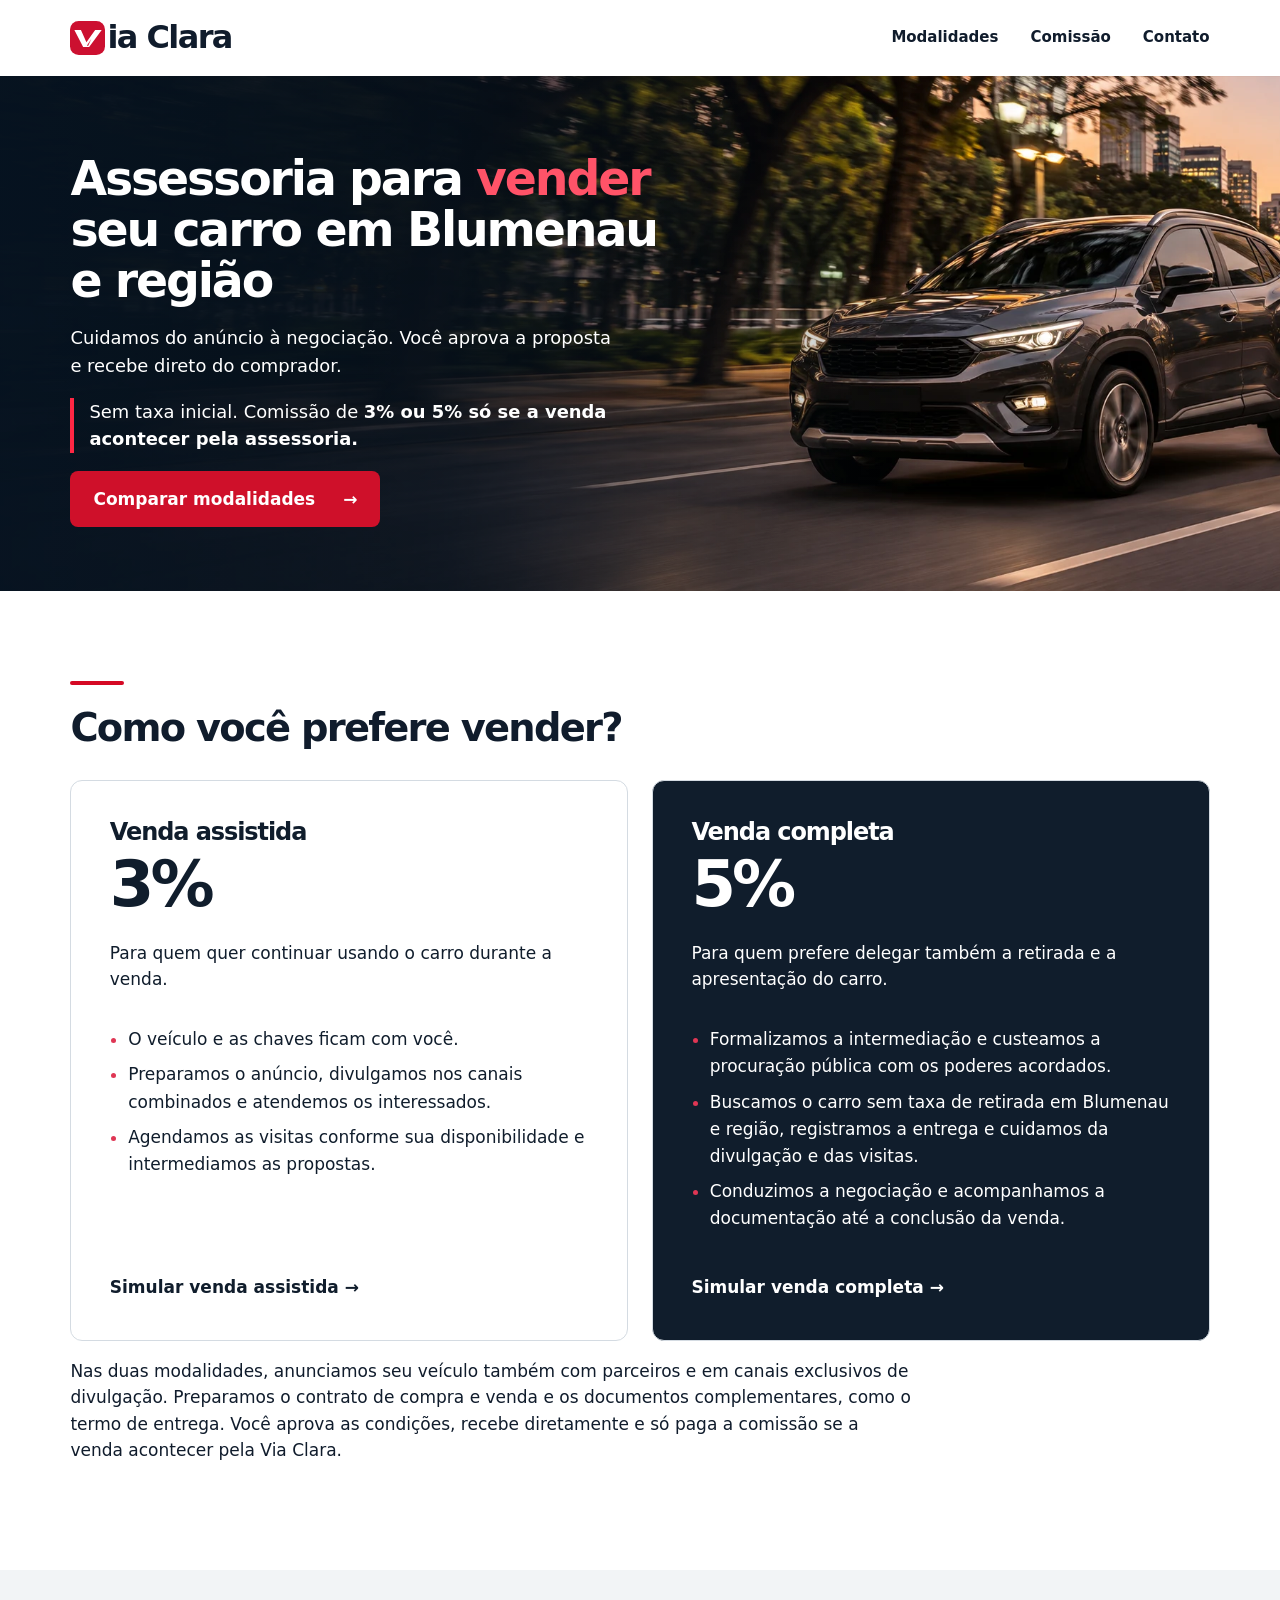
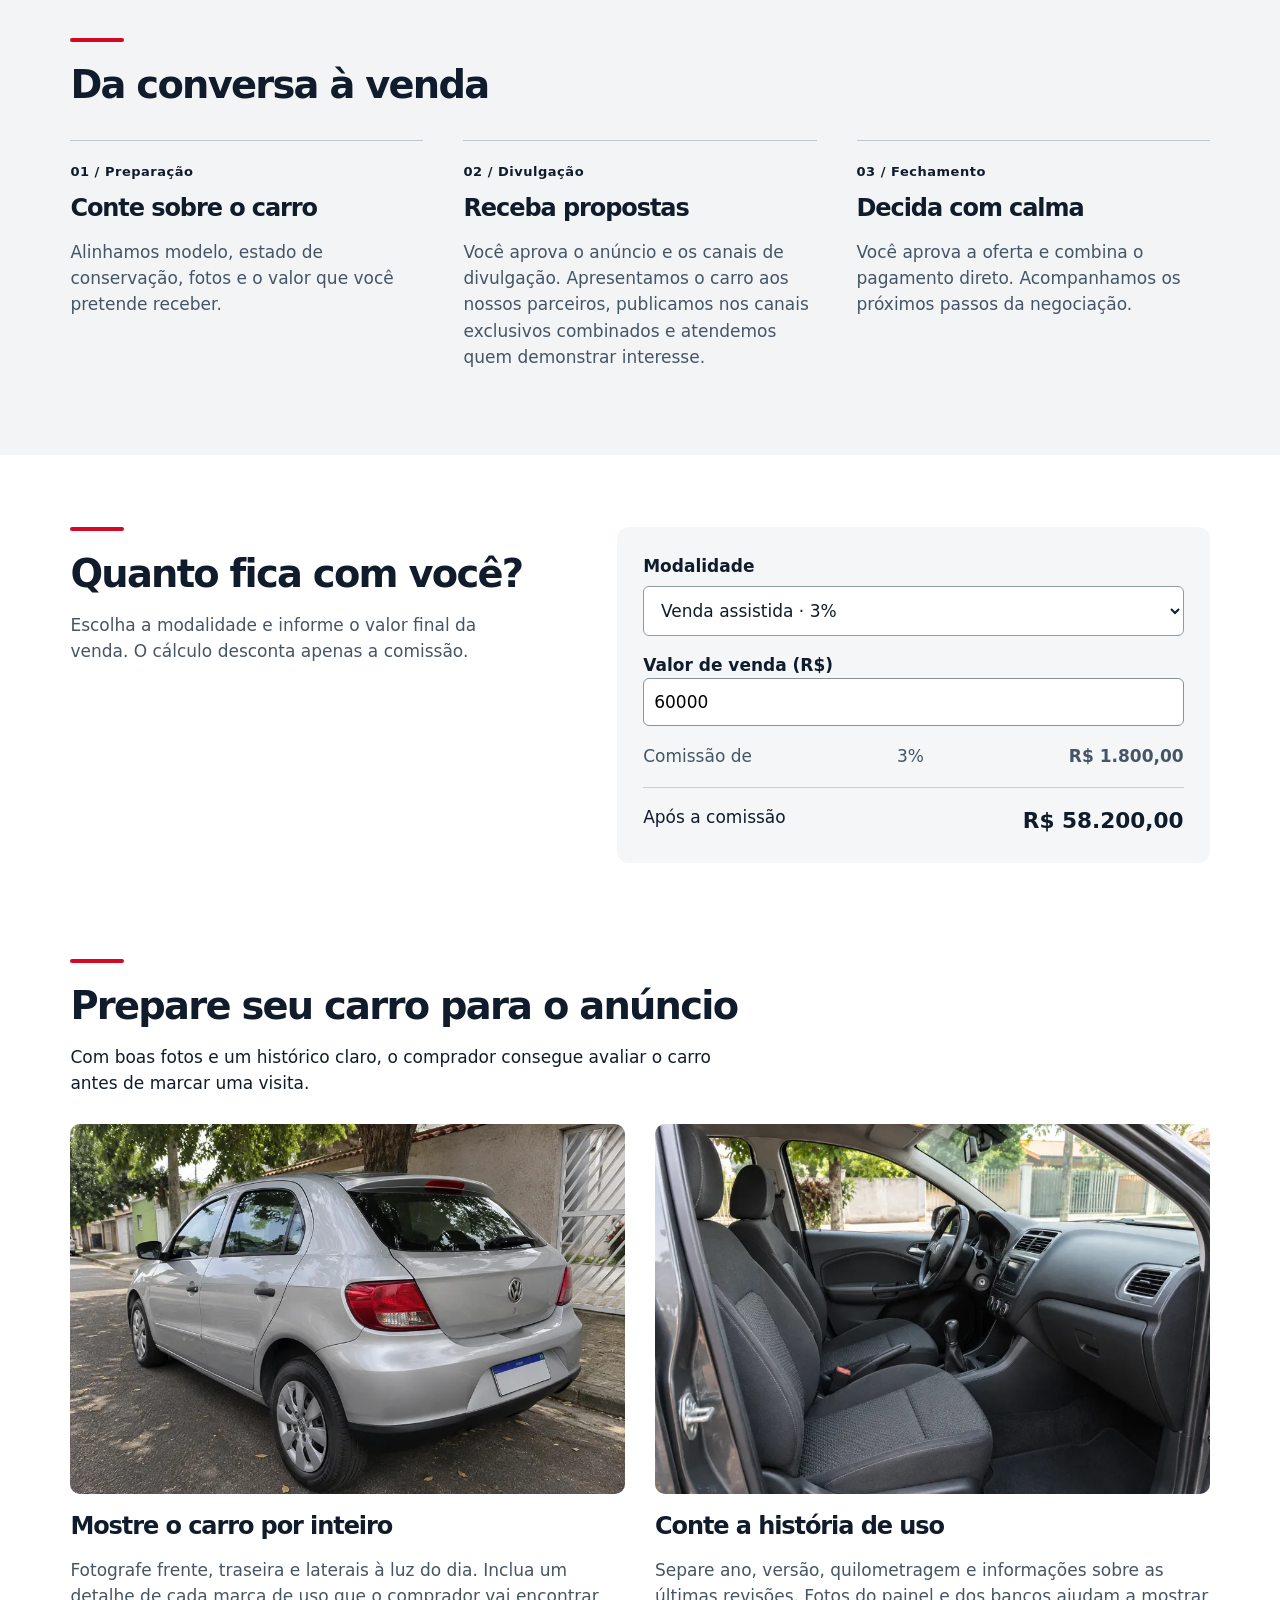
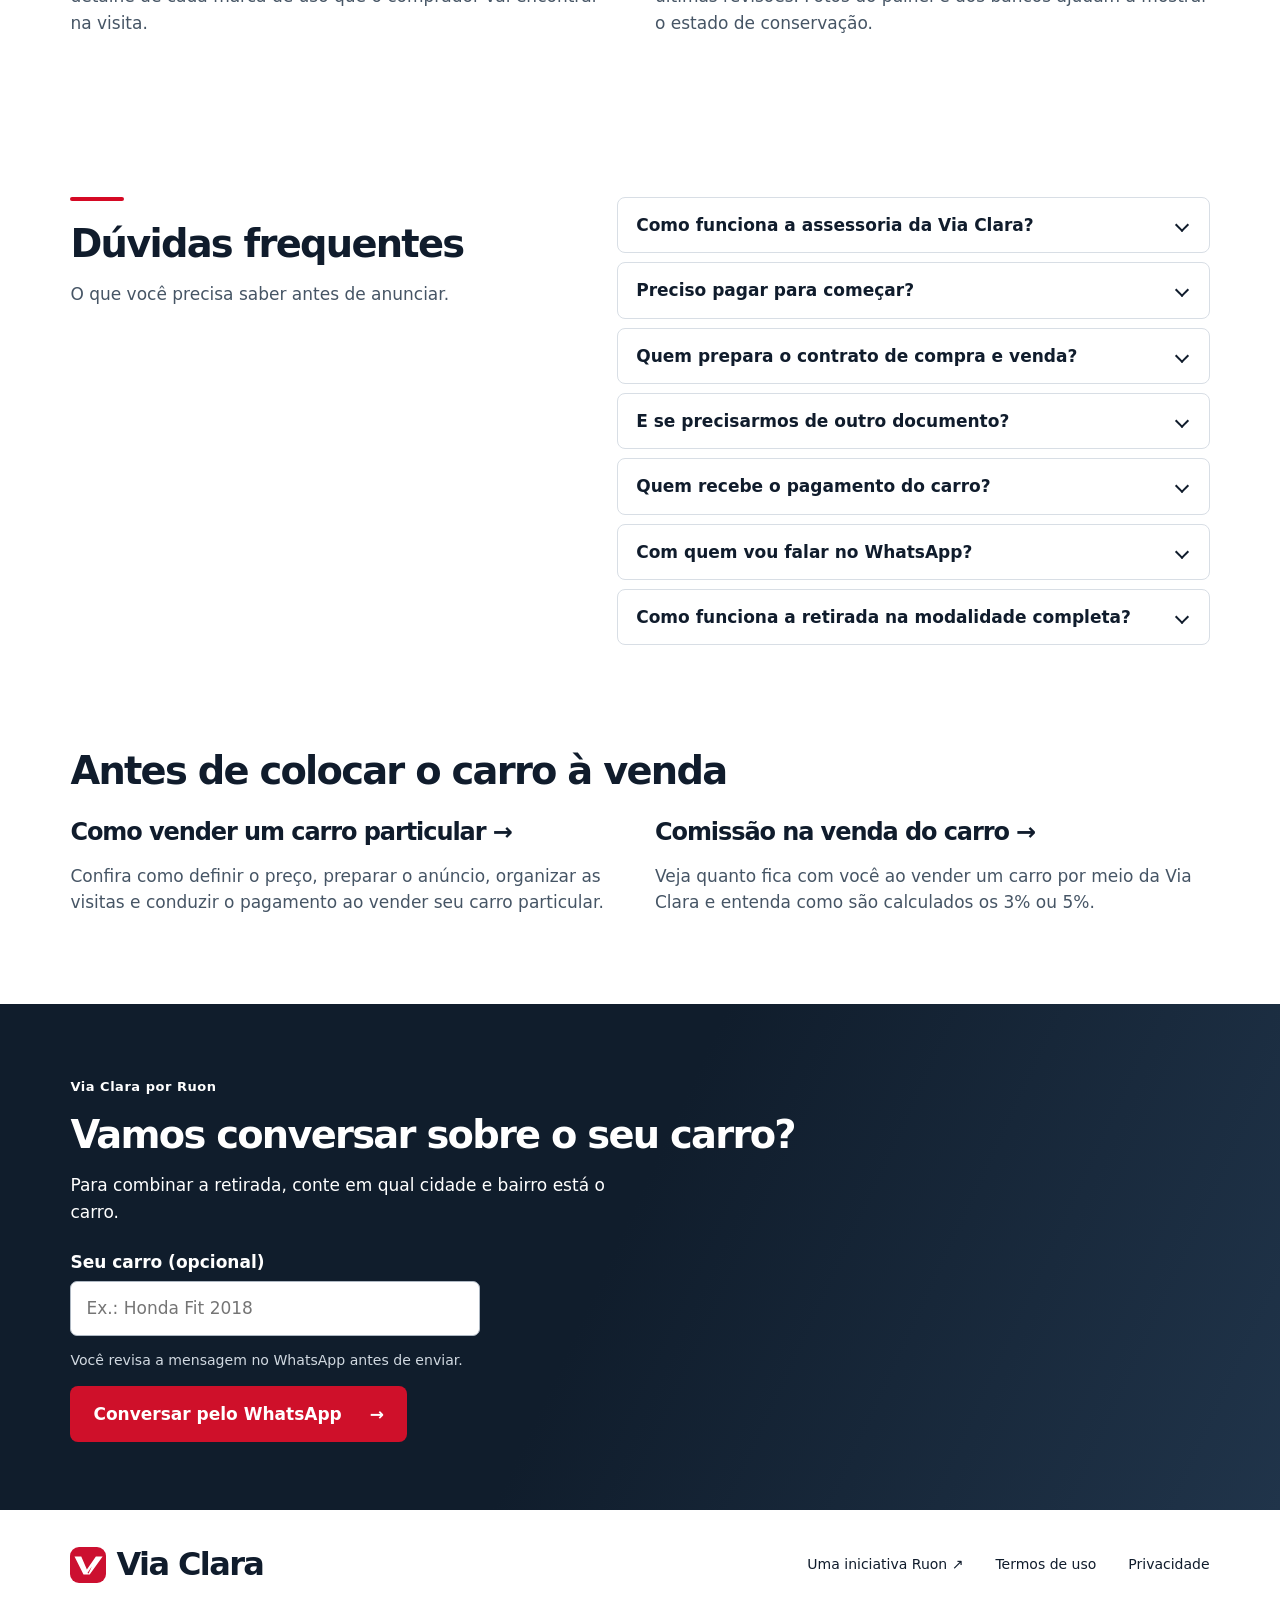
==== commit 18304cb3: "Enxuga a abertura e destaca vender na Via Clara" ====
--- a/index.html
+++ b/index.html
@@ -1,11 +1,11 @@
 <!doctype html><html lang="pt-BR"><head><meta charset="utf-8"><meta name="viewport" content="width=device-width,initial-scale=1"><meta name="theme-color" content="#101d2c"><meta name="description" content="Assessoria para vender seu carro em Blumenau e região. Compare a venda assistida de 3% com a completa de 5%, com retirada do veículo e procuração pública custeada pela Via Clara."><title>Assessoria para vender seu carro particular | Via Clara</title><link rel="canonical" href="https://viaclara.best/"><link rel="icon" href="marca.svg" type="image/svg+xml"><link rel="stylesheet" href="site.css"><meta property="og:type" content="website"><meta property="og:locale" content="pt_BR"><meta property="og:site_name" content="Via Clara"><meta property="og:title" content="Assessoria para vender seu carro particular | Via Clara"><meta property="og:description" content="Assessoria para vender seu carro em Blumenau e região. Compare a venda assistida de 3% com a completa de 5%, com retirada do veículo e procuração pública custeada pela Via Clara."><meta property="og:url" content="https://viaclara.best/"><meta property="og:image" content="https://viaclara.best/exterior.webp"><meta property="og:image:alt" content="Preparação das fotos para o anúncio de um carro"><meta name="twitter:card" content="summary_large_image"><script type="application/ld+json">{"@context": "https://schema.org", "@graph": [{"@type": "WebSite", "@id": "https://viaclara.best/#site", "url": "https://viaclara.best/", "name": "Via Clara", "inLanguage": "pt-BR"}, {"@type": "Organization", "@id": "https://viaclara.best/#via-clara", "name": "Via Clara", "url": "https://viaclara.best/", "logo": "https://viaclara.best/marca.svg", "parentOrganization": {"@type": "Organization", "name": "Ruon", "url": "https://ruon.dev/"}}, {"@type": "Service", "name": "Assessoria para vender carro particular", "serviceType": "Intermediação de venda de veículo particular", "url": "https://viaclara.best/", "provider": {"@id": "https://viaclara.best/#via-clara"}, "description": "Assessoria para vender seu carro em Blumenau e região. Compare a venda assistida de 3% com a completa de 5%, com retirada do veículo e procuração pública custeada pela Via Clara."}]}</script></head><body><a class="skip" href="#principal">Pular para o conteúdo</a>
-<header><div class="wrap bar"><a class="brand wordmark" href="./" aria-label="Via Clara, início"><img src="marca.svg" alt="" width="36" height="36"><span>ia Clara</span></a><nav><a href="#modalidades">Modalidades</a><a href="#comissao">Comissão</a><a href="#contato">Contato</a></nav></div></header>
-<main id="principal"><section class="hero"><div class="wrap"><div class="copy"><h1>Assessoria para vender seu carro em Blumenau e região</h1><p>Continue com o carro enquanto anunciamos ou deixe a Via Clara conduzir a venda desde a retirada. Você aprova a proposta e recebe direto do comprador. Nas duas modalidades, elaboramos o contrato de compra e venda e cuidamos dos documentos complementares que você e o comprador precisarem para fechar o negócio.</p><p class="rule">Sem taxa inicial. Comissão de <strong>3% ou 5% só se a venda acontecer pela assessoria.</strong></p><a class="btn" href="#modalidades">Comparar modalidades <span aria-hidden="true">→</span></a></div></div></section>
+<header><div class="wrap bar"><a class="brand wordmark" href="./" aria-label="Via Clara, início"><img src="marca.svg" alt="" width="36" height="36"><span>ia Clara</span></a><nav aria-label="Navegação principal"><a href="#modalidades">Modalidades</a><a href="#comissao">Comissão</a><a href="#contato">Contato</a></nav></div></header>
+<main id="principal"><section class="hero"><div class="wrap"><div class="copy"><h1>Assessoria para <span class="hero-accent">vender</span> seu carro em Blumenau e região</h1><p>Cuidamos do anúncio à negociação. Você aprova a proposta e recebe direto do comprador.</p><p class="rule">Sem taxa inicial. Comissão de <strong>3% ou 5% só se a venda acontecer pela assessoria.</strong></p><a class="btn" href="#modalidades">Comparar modalidades <span aria-hidden="true">→</span></a></div></div></section>
 <section class="wrap plans" id="modalidades"><b class="line"></b><h2>Como você prefere vender?</h2><div class="plan-grid">
 <article><h3>Venda assistida</h3><strong class="rate">3%</strong><p>Para quem quer continuar usando o carro durante a venda.</p><ul><li>O veículo e as chaves ficam com você.</li><li>Preparamos o anúncio, divulgamos nos canais combinados e atendemos os interessados.</li><li>Agendamos as visitas conforme sua disponibilidade e intermediamos as propostas.</li></ul><a href="#comissao" data-rate="3">Simular venda assistida →</a></article>
 <article><h3>Venda completa</h3><strong class="rate">5%</strong><p>Para quem prefere delegar também a retirada e a apresentação do carro.</p><ul><li>Formalizamos a intermediação e custeamos a procuração pública com os poderes acordados.</li><li>Buscamos o carro sem taxa de retirada em Blumenau e região, registramos a entrega e cuidamos da divulgação e das visitas.</li><li>Conduzimos a negociação e acompanhamos a documentação até a conclusão da venda.</li></ul><a href="#comissao" data-rate="5">Simular venda completa →</a></article></div>
-<p class="common">Nas duas modalidades, anunciamos seu veículo também com parceiros e em canais exclusivos de divulgação. Preparamos o contrato de compra e venda entre você e o comprador. Você aprova as condições, recebe diretamente e só paga a comissão se a venda acontecer pela Via Clara.</p></section><section class="process" id="processo"><div class="wrap"><b class="line"></b><h2>Da conversa à venda</h2><div class="steps"><article><small>01 / Preparação</small><h3>Conte sobre o carro</h3><p>Alinhamos modelo, estado de conservação, fotos e o valor que você pretende receber.</p></article><article><small>02 / Divulgação</small><h3>Receba propostas</h3><p>Você aprova o anúncio e os canais de divulgação. Apresentamos o carro aos nossos parceiros, publicamos nos canais exclusivos combinados e atendemos quem demonstrar interesse.</p></article><article><small>03 / Fechamento</small><h3>Decida com calma</h3><p>Você aprova a oferta e combina o pagamento direto. Acompanhamos os próximos passos da negociação.</p></article></div></div></section>
-<section class="wrap split" id="comissao"><div><b class="line"></b><h2>Quanto fica com você?</h2><p>Escolha a modalidade e informe o valor final da venda. O cálculo desconta apenas a comissão.</p></div><div class="calc"><label for="rate">Modalidade</label><select id="rate"><option value="3">Venda assistida · 3%</option><option value="5">Venda completa · 5%</option></select><label for="valor">Valor de venda (R$)</label><input id="valor" type="number" min="0" step="0.01" value="60000"><div aria-live="polite"><p>Comissão de <span id="percent">3%</span> <strong id="fee">R$ 1.800,00</strong></p><p>Você recebe <strong id="net">R$ 58.200,00</strong></p></div></div></section>
+<p class="common">Nas duas modalidades, anunciamos seu veículo também com parceiros e em canais exclusivos de divulgação. Preparamos o contrato de compra e venda e os documentos complementares, como o termo de entrega. Você aprova as condições, recebe diretamente e só paga a comissão se a venda acontecer pela Via Clara.</p></section><section class="process" id="processo"><div class="wrap"><b class="line"></b><h2>Da conversa à venda</h2><div class="steps"><article><small>01 / Preparação</small><h3>Conte sobre o carro</h3><p>Alinhamos modelo, estado de conservação, fotos e o valor que você pretende receber.</p></article><article><small>02 / Divulgação</small><h3>Receba propostas</h3><p>Você aprova o anúncio e os canais de divulgação. Apresentamos o carro aos nossos parceiros, publicamos nos canais exclusivos combinados e atendemos quem demonstrar interesse.</p></article><article><small>03 / Fechamento</small><h3>Decida com calma</h3><p>Você aprova a oferta e combina o pagamento direto. Acompanhamos os próximos passos da negociação.</p></article></div></div></section>
+<section class="wrap split" id="comissao"><div><b class="line"></b><h2>Quanto fica com você?</h2><p>Escolha a modalidade e informe o valor final da venda. O cálculo desconta apenas a comissão.</p></div><div class="calc"><label for="rate">Modalidade</label><select id="rate"><option value="3">Venda assistida · 3%</option><option value="5">Venda completa · 5%</option></select><label for="valor">Valor de venda (R$)</label><input id="valor" type="number" min="0" step="0.01" value="60000"><div aria-live="polite"><p>Comissão de <span id="percent">3%</span> <strong id="fee">R$ 1.800,00</strong></p><p>Após a comissão <strong id="net">R$ 58.200,00</strong></p></div></div></section>
 <section class="wrap guide" aria-labelledby="guia"><b class="line"></b>
 <h2 id="guia">Prepare seu carro para o anúncio</h2>
 <p>Com boas fotos e um histórico claro, o comprador consegue avaliar o carro antes de marcar uma visita.</p>
--- a/site.css
+++ b/site.css
@@ -48,3 +48,7 @@
 .plans{padding-block:clamp(3rem,7vw,6rem);scroll-margin-top:5rem}.plan-grid{display:grid;grid-template-columns:repeat(2,minmax(0,1fr));gap:1.5rem;margin:2rem 0 1rem}.plan-grid article{display:flex;flex-direction:column;padding:clamp(1.4rem,3vw,2.6rem);border:1px solid #d4dbe2;border-radius:12px;background:#fff;color:#101d2c}.plan-grid article+article{background:#101d2c;color:#fff}.plan-grid article p,.plan-grid article li,.plan-grid article h3{color:inherit}.rate{font-size:clamp(2.7rem,5vw,4rem);line-height:1.2;letter-spacing:-.06em}.plan-grid ul{padding-left:1.15rem;line-height:1.6}.plan-grid li{margin-bottom:.5rem}.plan-grid li::marker{color:#df3654}.plan-grid a{color:inherit;font-weight:700;margin-top:auto;padding-top:1rem;text-underline-offset:4px}.common{max-width:78ch}.calc select{width:100%;font:inherit;padding:.8rem;border:1px solid #8f9ba7;border-radius:6px;background:white;color:#101d2c;margin:.4rem 0 1rem}#comissao{scroll-margin-top:5rem}@media(max-width:700px){.plan-grid{grid-template-columns:1fr}}
 
 header .wordmark{gap:.08em;align-items:center;white-space:nowrap}header .wordmark img{width:1.08em;height:1.08em;flex:none}
+
+.hero-accent { color: #ff5368; }
+.plan-grid a { min-height: 44px; }
+@media (max-width: 380px) { .calc p { flex-wrap: wrap; } }
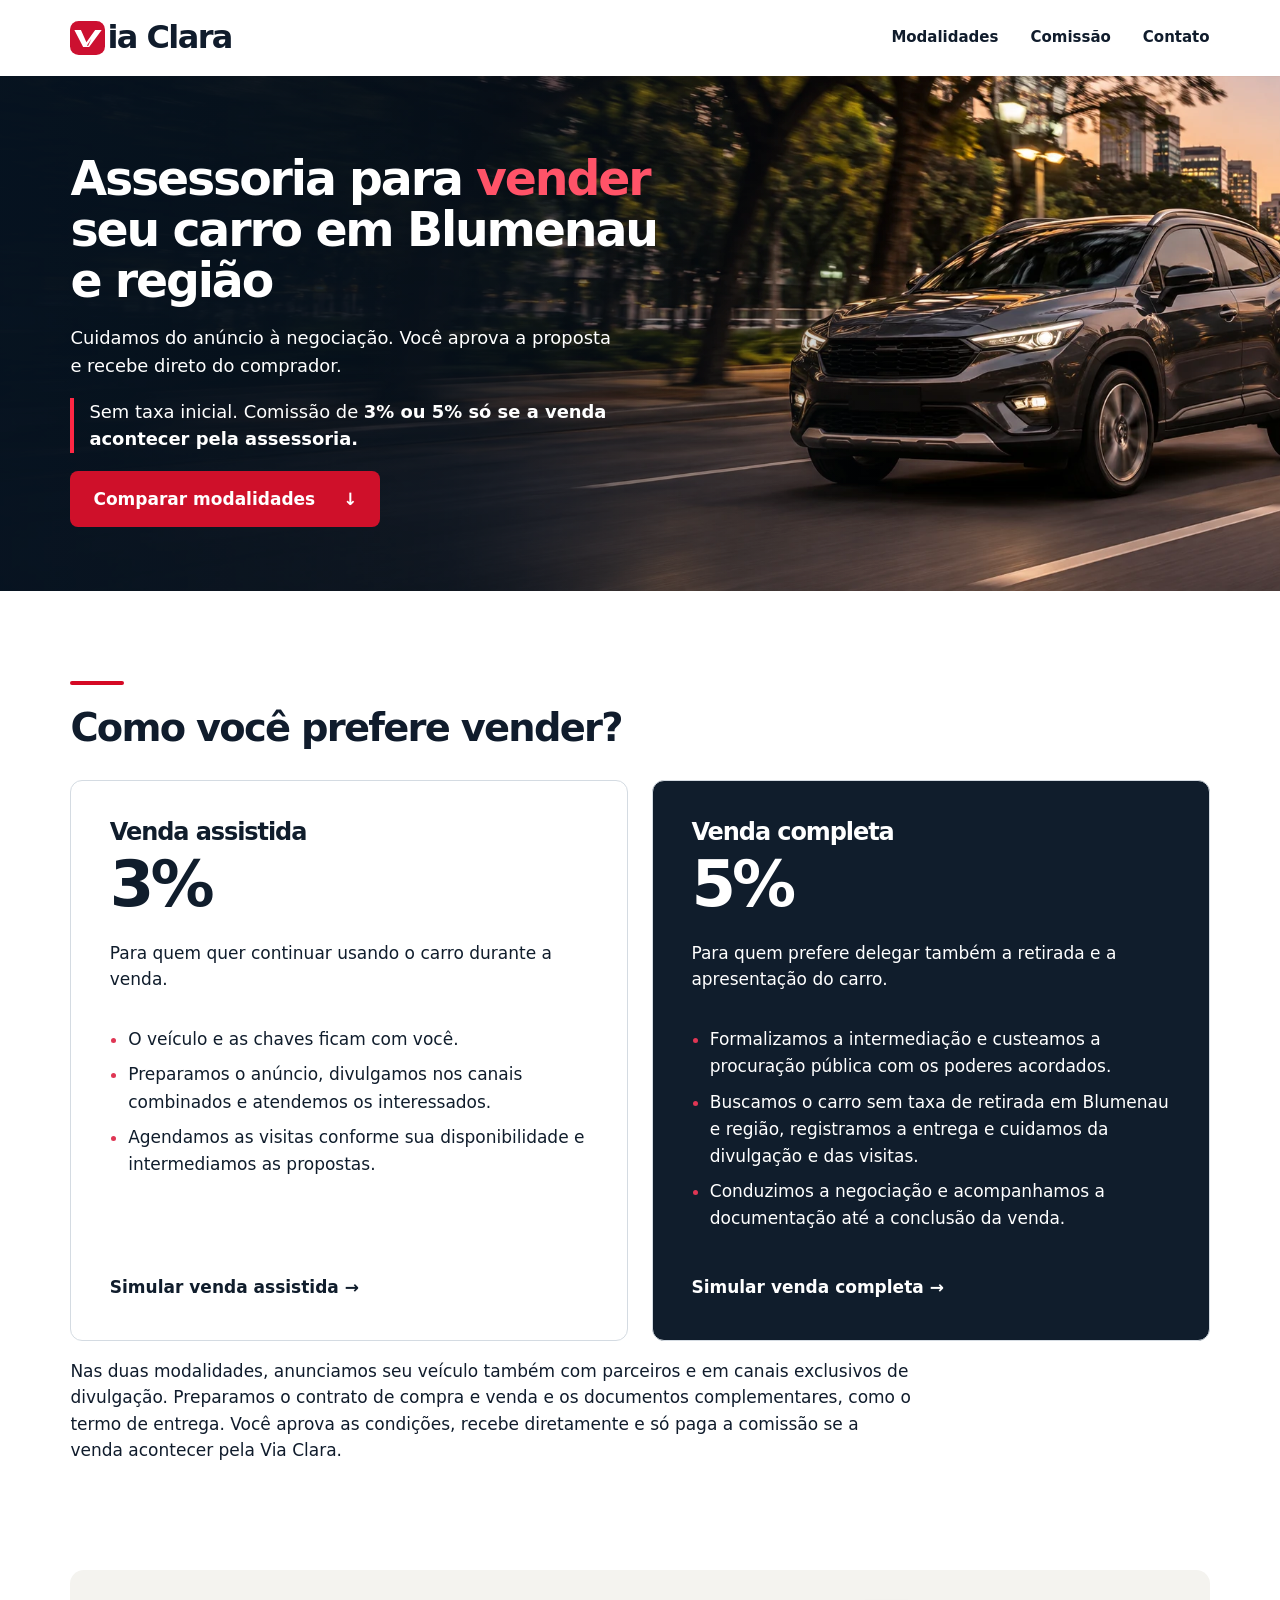
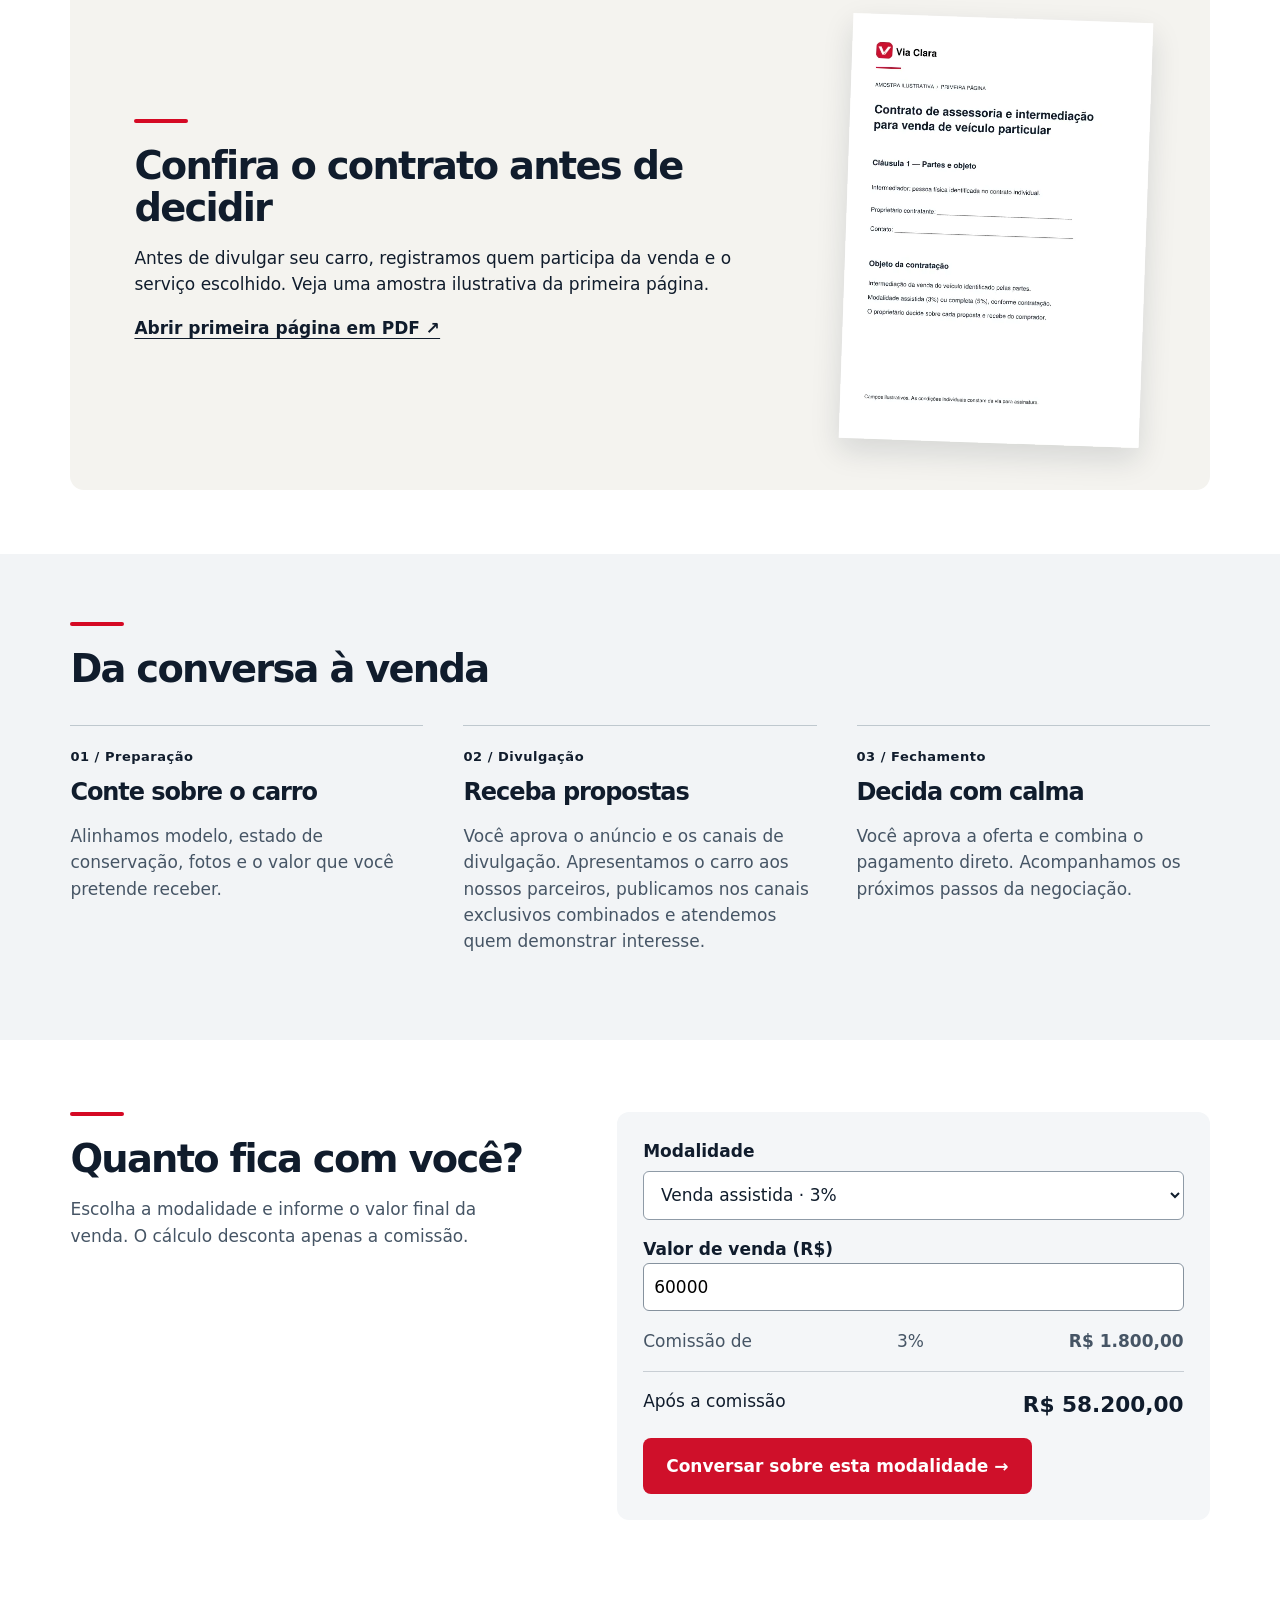
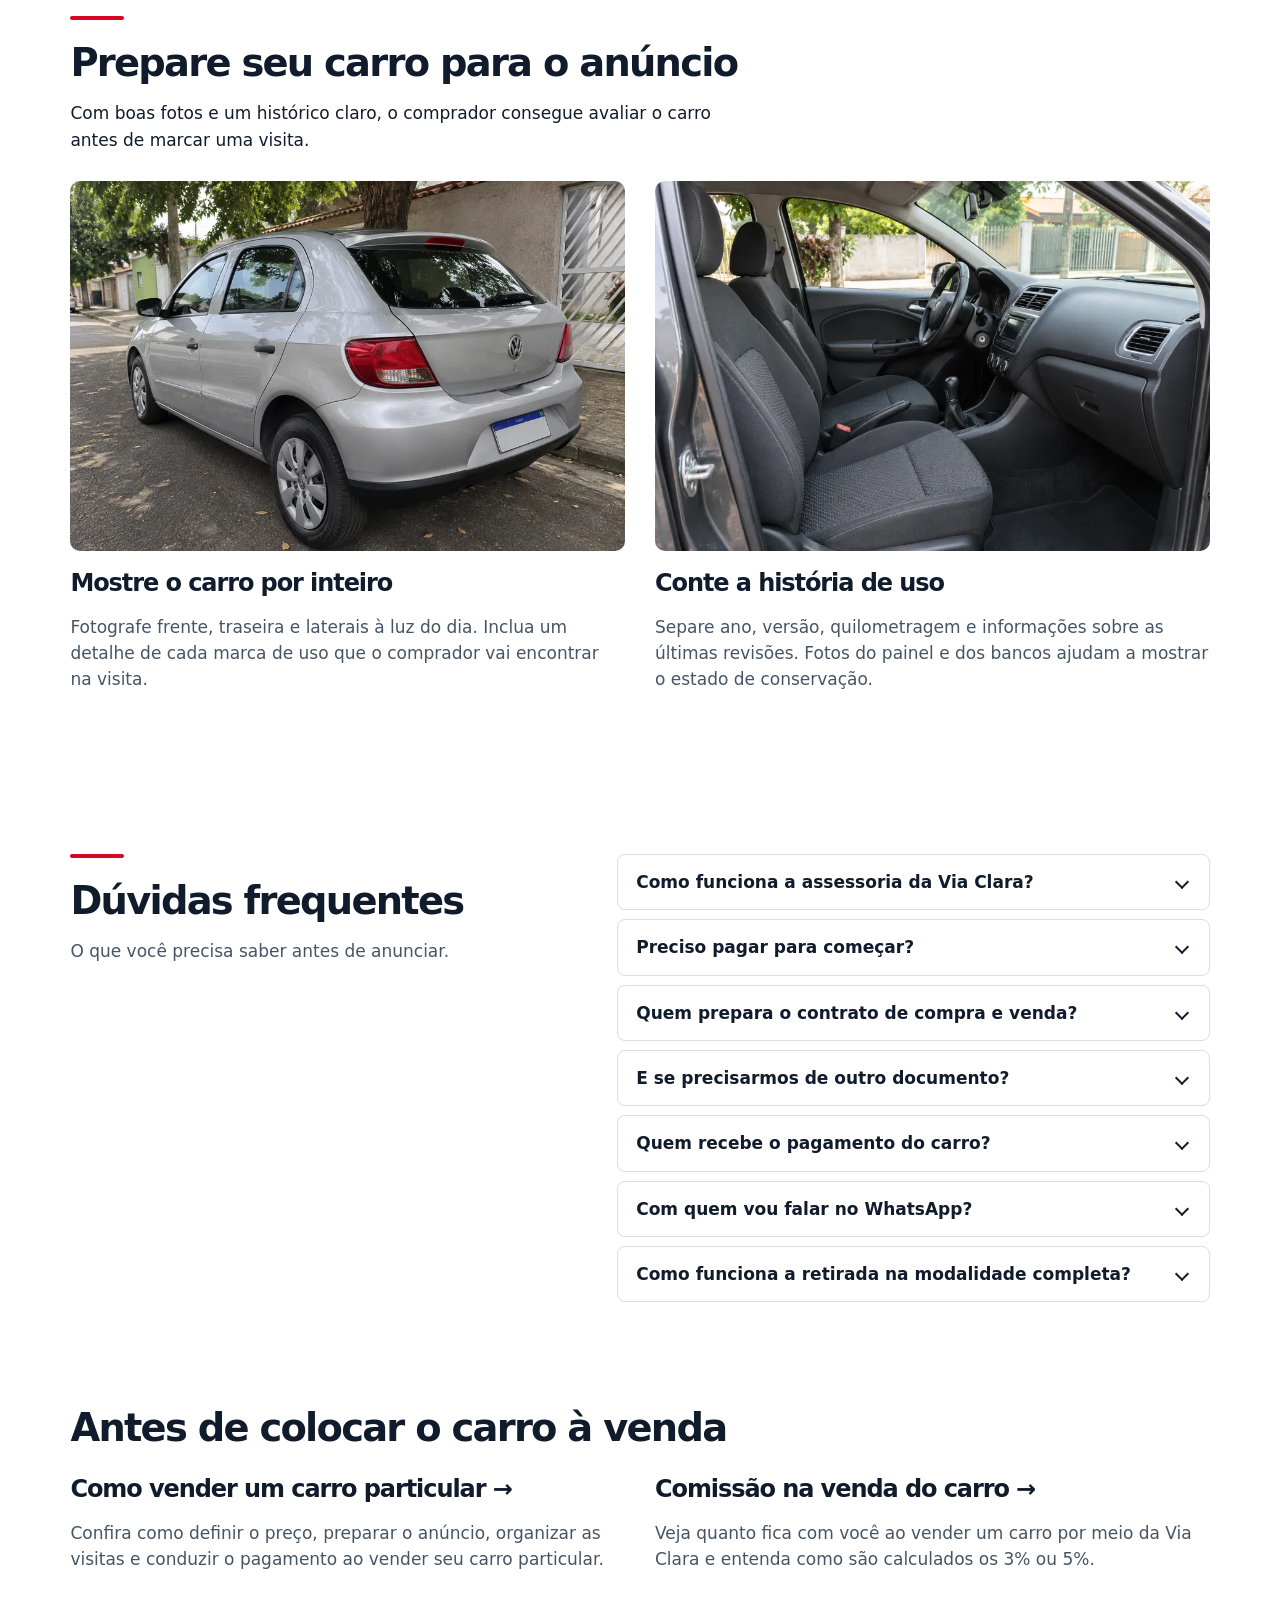
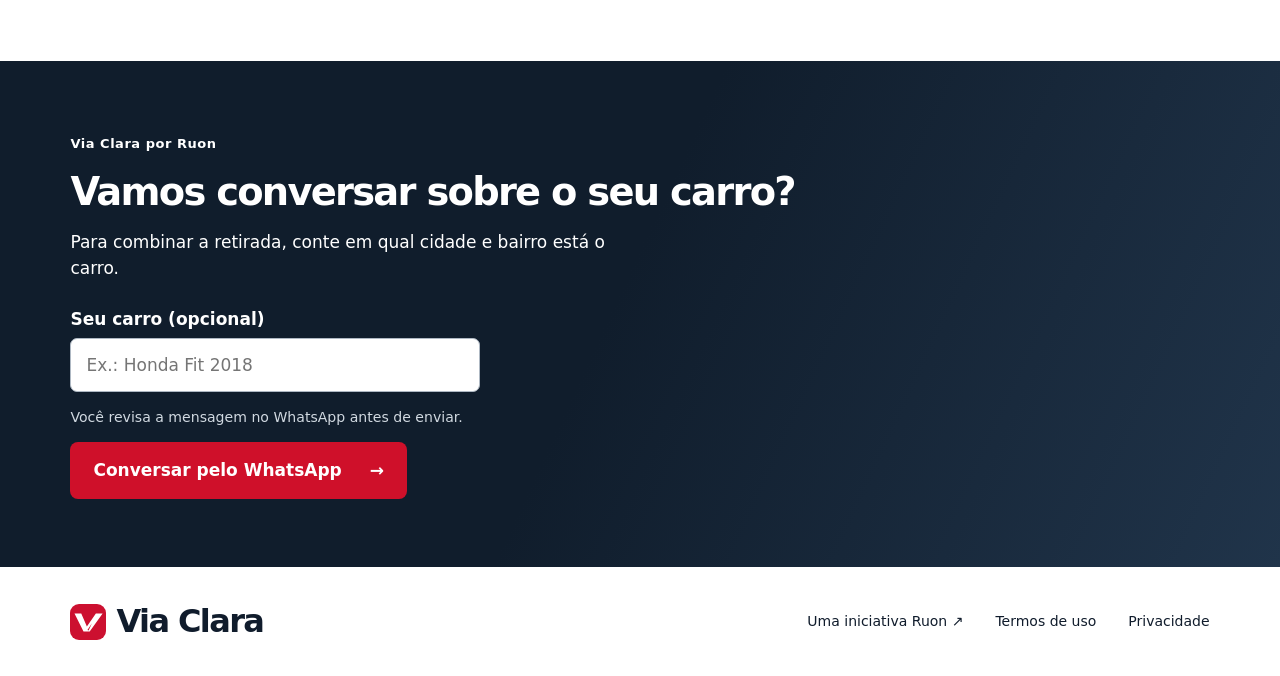
==== commit 2018a3f2: "Apresenta amostra pública e conecta a simulação ao atendimento" ====
--- a/index.html
+++ b/index.html
@@ -1,11 +1,11 @@
 <!doctype html><html lang="pt-BR"><head><meta charset="utf-8"><meta name="viewport" content="width=device-width,initial-scale=1"><meta name="theme-color" content="#101d2c"><meta name="description" content="Assessoria para vender seu carro em Blumenau e região. Compare a venda assistida de 3% com a completa de 5%, com retirada do veículo e procuração pública custeada pela Via Clara."><title>Assessoria para vender seu carro particular | Via Clara</title><link rel="canonical" href="https://viaclara.best/"><link rel="icon" href="marca.svg" type="image/svg+xml"><link rel="stylesheet" href="site.css"><meta property="og:type" content="website"><meta property="og:locale" content="pt_BR"><meta property="og:site_name" content="Via Clara"><meta property="og:title" content="Assessoria para vender seu carro particular | Via Clara"><meta property="og:description" content="Assessoria para vender seu carro em Blumenau e região. Compare a venda assistida de 3% com a completa de 5%, com retirada do veículo e procuração pública custeada pela Via Clara."><meta property="og:url" content="https://viaclara.best/"><meta property="og:image" content="https://viaclara.best/exterior.webp"><meta property="og:image:alt" content="Preparação das fotos para o anúncio de um carro"><meta name="twitter:card" content="summary_large_image"><script type="application/ld+json">{"@context": "https://schema.org", "@graph": [{"@type": "WebSite", "@id": "https://viaclara.best/#site", "url": "https://viaclara.best/", "name": "Via Clara", "inLanguage": "pt-BR"}, {"@type": "Organization", "@id": "https://viaclara.best/#via-clara", "name": "Via Clara", "url": "https://viaclara.best/", "logo": "https://viaclara.best/marca.svg", "parentOrganization": {"@type": "Organization", "name": "Ruon", "url": "https://ruon.dev/"}}, {"@type": "Service", "name": "Assessoria para vender carro particular", "serviceType": "Intermediação de venda de veículo particular", "url": "https://viaclara.best/", "provider": {"@id": "https://viaclara.best/#via-clara"}, "description": "Assessoria para vender seu carro em Blumenau e região. Compare a venda assistida de 3% com a completa de 5%, com retirada do veículo e procuração pública custeada pela Via Clara."}]}</script></head><body><a class="skip" href="#principal">Pular para o conteúdo</a>
 <header><div class="wrap bar"><a class="brand wordmark" href="./" aria-label="Via Clara, início"><img src="marca.svg" alt="" width="36" height="36"><span>ia Clara</span></a><nav aria-label="Navegação principal"><a href="#modalidades">Modalidades</a><a href="#comissao">Comissão</a><a href="#contato">Contato</a></nav></div></header>
-<main id="principal"><section class="hero"><div class="wrap"><div class="copy"><h1>Assessoria para <span class="hero-accent">vender</span> seu carro em Blumenau e região</h1><p>Cuidamos do anúncio à negociação. Você aprova a proposta e recebe direto do comprador.</p><p class="rule">Sem taxa inicial. Comissão de <strong>3% ou 5% só se a venda acontecer pela assessoria.</strong></p><a class="btn" href="#modalidades">Comparar modalidades <span aria-hidden="true">→</span></a></div></div></section>
+<main id="principal"><section class="hero"><div class="wrap"><div class="copy"><h1>Assessoria para <span class="hero-accent">vender</span> seu carro em Blumenau e região</h1><p>Cuidamos do anúncio à negociação. Você aprova a proposta e recebe direto do comprador.</p><p class="rule">Sem taxa inicial. Comissão de <strong>3% ou 5% só se a venda acontecer pela assessoria.</strong></p><a class="btn" href="#modalidades">Comparar modalidades <span aria-hidden="true">↓</span></a></div></div></section>
 <section class="wrap plans" id="modalidades"><b class="line"></b><h2>Como você prefere vender?</h2><div class="plan-grid">
 <article><h3>Venda assistida</h3><strong class="rate">3%</strong><p>Para quem quer continuar usando o carro durante a venda.</p><ul><li>O veículo e as chaves ficam com você.</li><li>Preparamos o anúncio, divulgamos nos canais combinados e atendemos os interessados.</li><li>Agendamos as visitas conforme sua disponibilidade e intermediamos as propostas.</li></ul><a href="#comissao" data-rate="3">Simular venda assistida →</a></article>
 <article><h3>Venda completa</h3><strong class="rate">5%</strong><p>Para quem prefere delegar também a retirada e a apresentação do carro.</p><ul><li>Formalizamos a intermediação e custeamos a procuração pública com os poderes acordados.</li><li>Buscamos o carro sem taxa de retirada em Blumenau e região, registramos a entrega e cuidamos da divulgação e das visitas.</li><li>Conduzimos a negociação e acompanhamos a documentação até a conclusão da venda.</li></ul><a href="#comissao" data-rate="5">Simular venda completa →</a></article></div>
-<p class="common">Nas duas modalidades, anunciamos seu veículo também com parceiros e em canais exclusivos de divulgação. Preparamos o contrato de compra e venda e os documentos complementares, como o termo de entrega. Você aprova as condições, recebe diretamente e só paga a comissão se a venda acontecer pela Via Clara.</p></section><section class="process" id="processo"><div class="wrap"><b class="line"></b><h2>Da conversa à venda</h2><div class="steps"><article><small>01 / Preparação</small><h3>Conte sobre o carro</h3><p>Alinhamos modelo, estado de conservação, fotos e o valor que você pretende receber.</p></article><article><small>02 / Divulgação</small><h3>Receba propostas</h3><p>Você aprova o anúncio e os canais de divulgação. Apresentamos o carro aos nossos parceiros, publicamos nos canais exclusivos combinados e atendemos quem demonstrar interesse.</p></article><article><small>03 / Fechamento</small><h3>Decida com calma</h3><p>Você aprova a oferta e combina o pagamento direto. Acompanhamos os próximos passos da negociação.</p></article></div></div></section>
-<section class="wrap split" id="comissao"><div><b class="line"></b><h2>Quanto fica com você?</h2><p>Escolha a modalidade e informe o valor final da venda. O cálculo desconta apenas a comissão.</p></div><div class="calc"><label for="rate">Modalidade</label><select id="rate"><option value="3">Venda assistida · 3%</option><option value="5">Venda completa · 5%</option></select><label for="valor">Valor de venda (R$)</label><input id="valor" type="number" min="0" step="0.01" value="60000"><div aria-live="polite"><p>Comissão de <span id="percent">3%</span> <strong id="fee">R$ 1.800,00</strong></p><p>Após a comissão <strong id="net">R$ 58.200,00</strong></p></div></div></section>
+<p class="common">Nas duas modalidades, anunciamos seu veículo também com parceiros e em canais exclusivos de divulgação. Preparamos o contrato de compra e venda e os documentos complementares, como o termo de entrega. Você aprova as condições, recebe diretamente e só paga a comissão se a venda acontecer pela Via Clara.</p></section><section class="contract-sample wrap"><div><b class="line"></b><h2>Confira o contrato antes de decidir</h2><p>Antes de divulgar seu carro, registramos quem participa da venda e o serviço escolhido. Veja uma amostra ilustrativa da primeira página.</p><a href="amostra-contrato.pdf" target="_blank" rel="noopener">Abrir primeira página em PDF ↗</a></div><a href="amostra-contrato.pdf" aria-label="Ver amostra da primeira página do contrato"><img src="amostra-contrato.webp" width="595" height="842" loading="lazy" alt="Prévia do contrato de intermediação, com identificação das partes e objeto da contratação"></a></section><section class="process" id="processo"><div class="wrap"><b class="line"></b><h2>Da conversa à venda</h2><div class="steps"><article><small>01 / Preparação</small><h3>Conte sobre o carro</h3><p>Alinhamos modelo, estado de conservação, fotos e o valor que você pretende receber.</p></article><article><small>02 / Divulgação</small><h3>Receba propostas</h3><p>Você aprova o anúncio e os canais de divulgação. Apresentamos o carro aos nossos parceiros, publicamos nos canais exclusivos combinados e atendemos quem demonstrar interesse.</p></article><article><small>03 / Fechamento</small><h3>Decida com calma</h3><p>Você aprova a oferta e combina o pagamento direto. Acompanhamos os próximos passos da negociação.</p></article></div></div></section>
+<section class="wrap split" id="comissao"><div><b class="line"></b><h2>Quanto fica com você?</h2><p>Escolha a modalidade e informe o valor final da venda. O cálculo desconta apenas a comissão.</p></div><div class="calc"><label for="rate">Modalidade</label><select id="rate"><option value="3">Venda assistida · 3%</option><option value="5">Venda completa · 5%</option></select><label for="valor">Valor de venda (R$)</label><input id="valor" type="number" min="0" step="0.01" value="60000"><div aria-live="polite"><p>Comissão de <span id="percent">3%</span> <strong id="fee">R$ 1.800,00</strong></p><p>Após a comissão <strong id="net">R$ 58.200,00</strong></p></div><a class="btn" id="sim-contact" href="https://wa.me/554797864381">Conversar sobre esta modalidade →</a></div></section>
 <section class="wrap guide" aria-labelledby="guia"><b class="line"></b>
 <h2 id="guia">Prepare seu carro para o anúncio</h2>
 <p>Com boas fotos e um histórico claro, o comprador consegue avaliar o carro antes de marcar uma visita.</p>
--- a/site.css
+++ b/site.css
@@ -52,3 +52,5 @@
 .hero-accent { color: #ff5368; }
 .plan-grid a { min-height: 44px; }
 @media (max-width: 380px) { .calc p { flex-wrap: wrap; } }
+
+.contract-sample{display:grid;grid-template-columns:1fr minmax(180px,300px);gap:9%;align-items:center;padding:48px clamp(22px,5vw,80px);margin-bottom:64px;background:#f4f3ef;border-radius:14px}.contract-sample img{width:100%;height:auto;display:block;box-shadow:0 12px 30px #101d2c22;transform:rotate(2deg)}.contract-sample a{text-decoration:underline;text-underline-offset:4px;font-weight:650}.calc .btn{margin-top:16px}.hero{overflow:hidden}@media(max-width:700px){.contract-sample{grid-template-columns:1fr;gap:28px}.contract-sample img{max-width:210px;margin:auto}}@supports(animation-timeline:view()){ @media(prefers-reduced-motion:no-preference){.hero{view-timeline-name:--opening;view-timeline-axis:block}.hero .copy{animation:hero-depart linear both;animation-timeline:--opening;animation-range:exit 0% exit 85%}@keyframes hero-depart{from{transform:translateY(0);opacity:1}to{transform:translateY(32px);opacity:.35}}}}
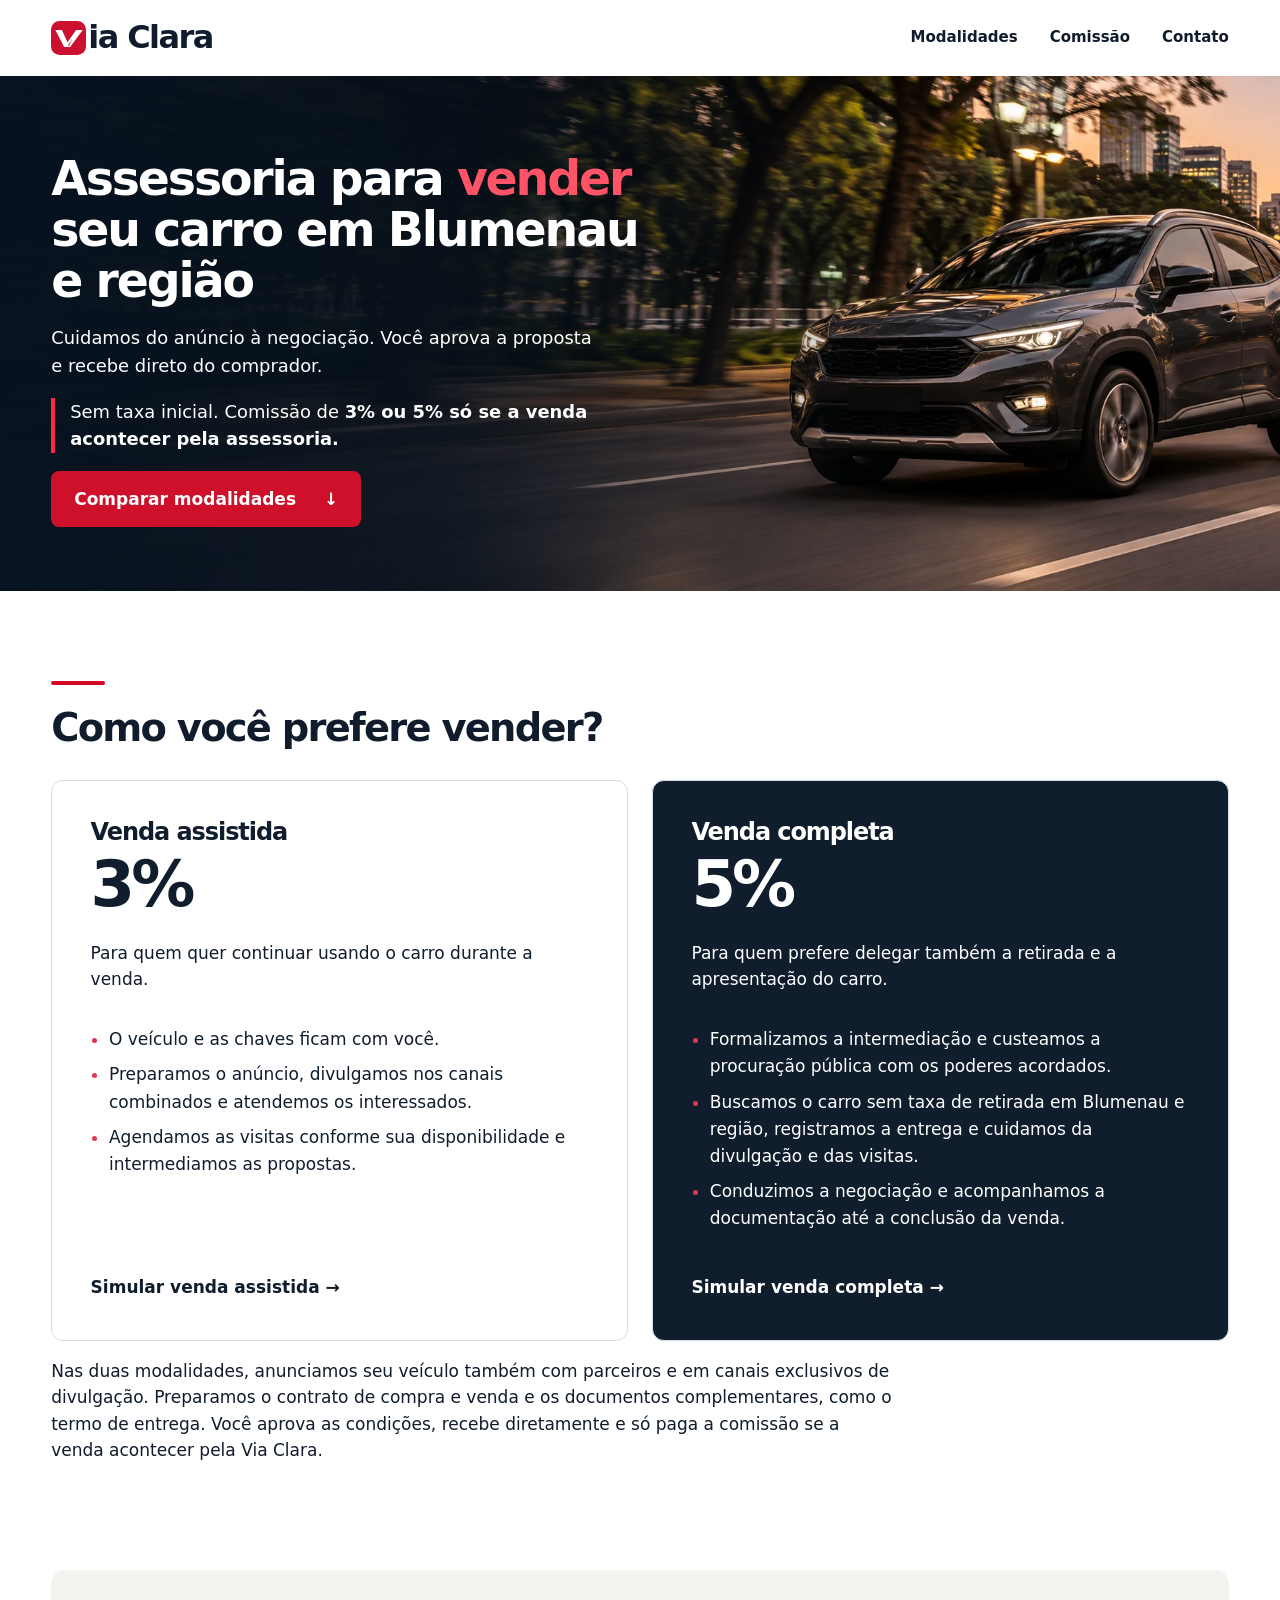
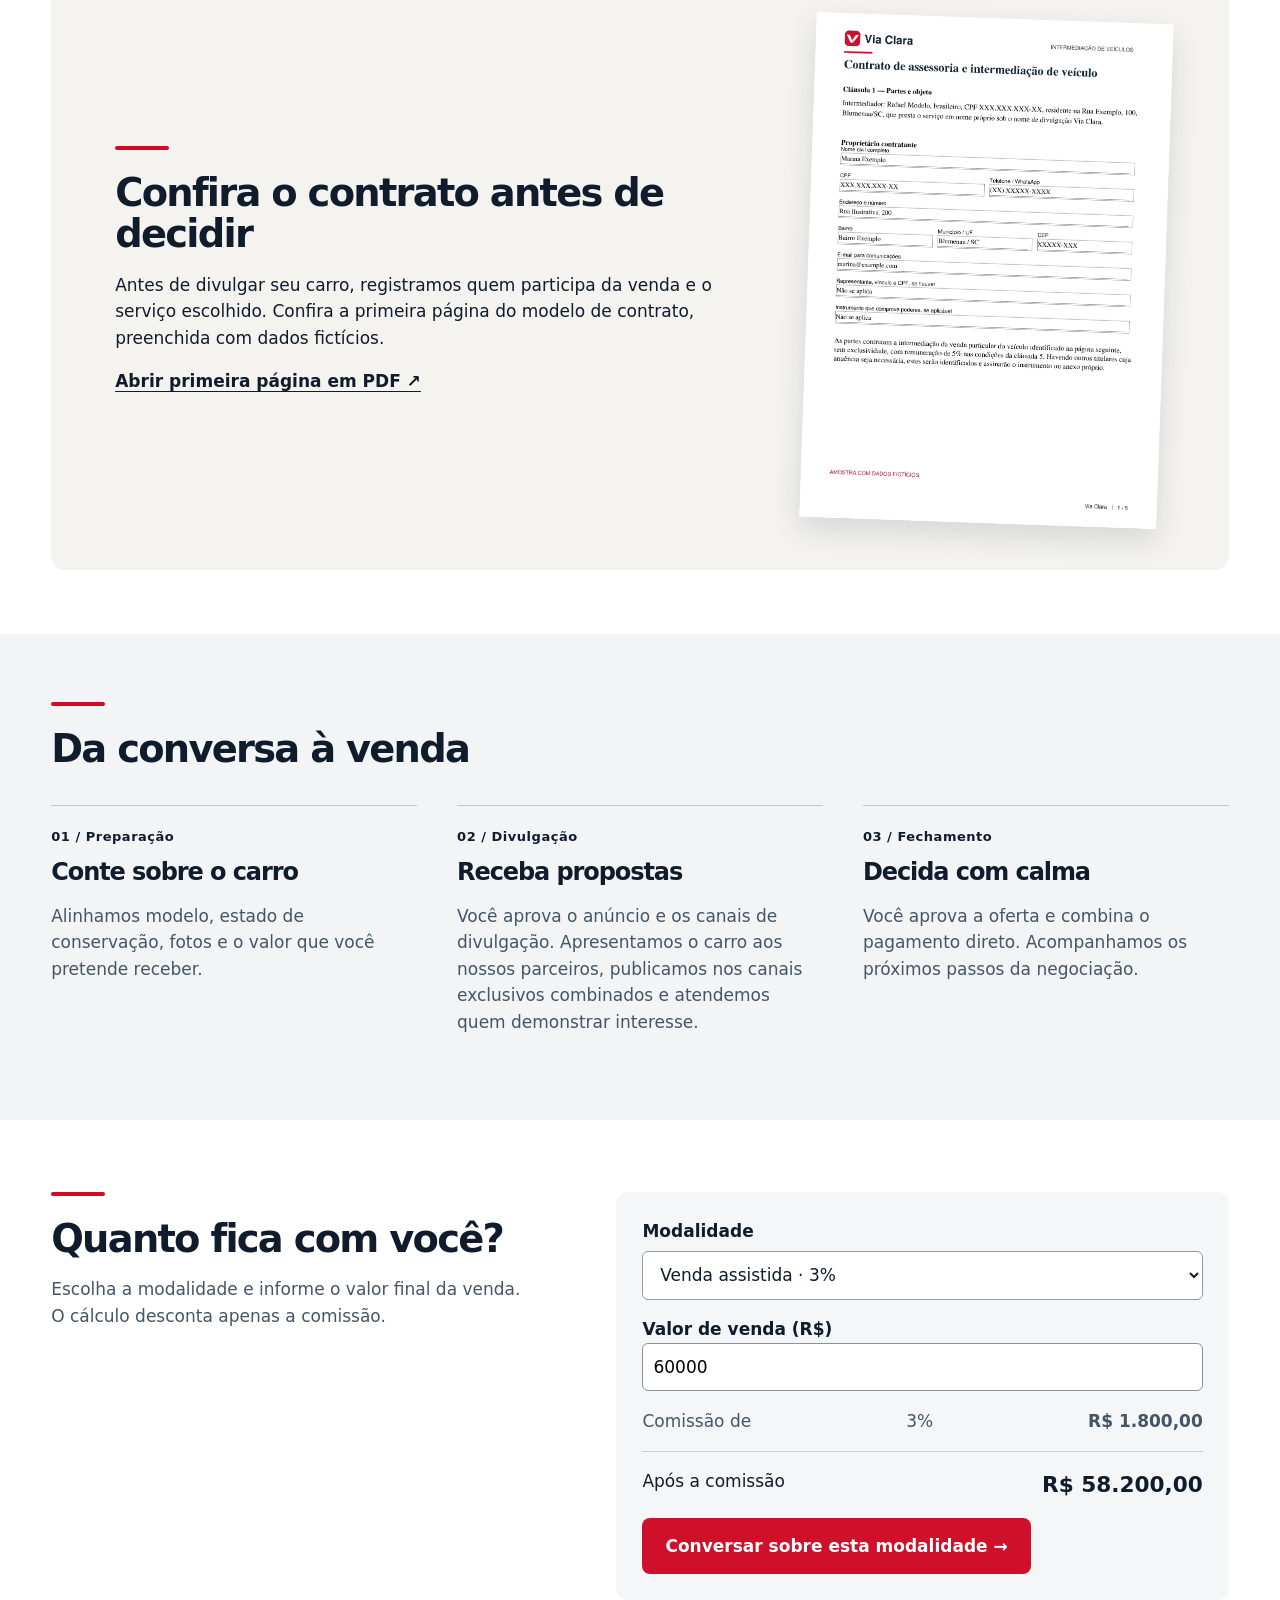
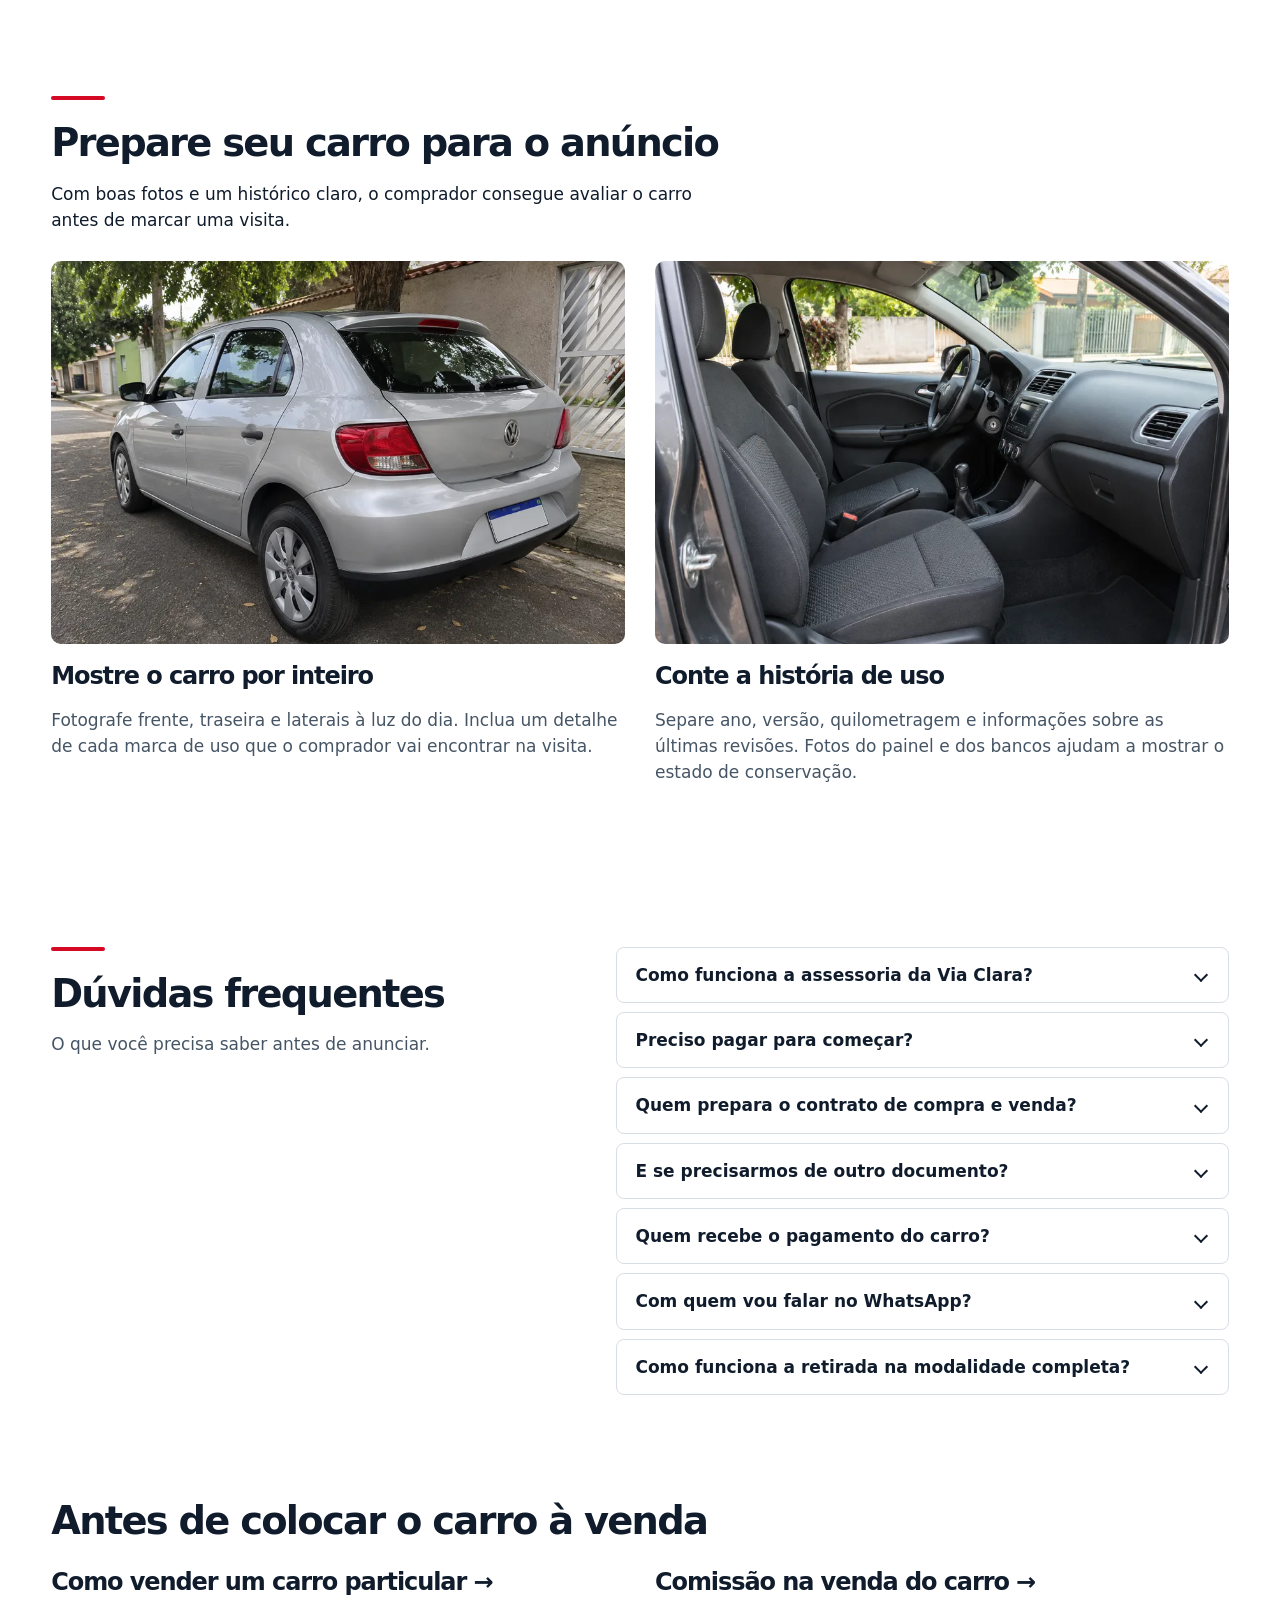
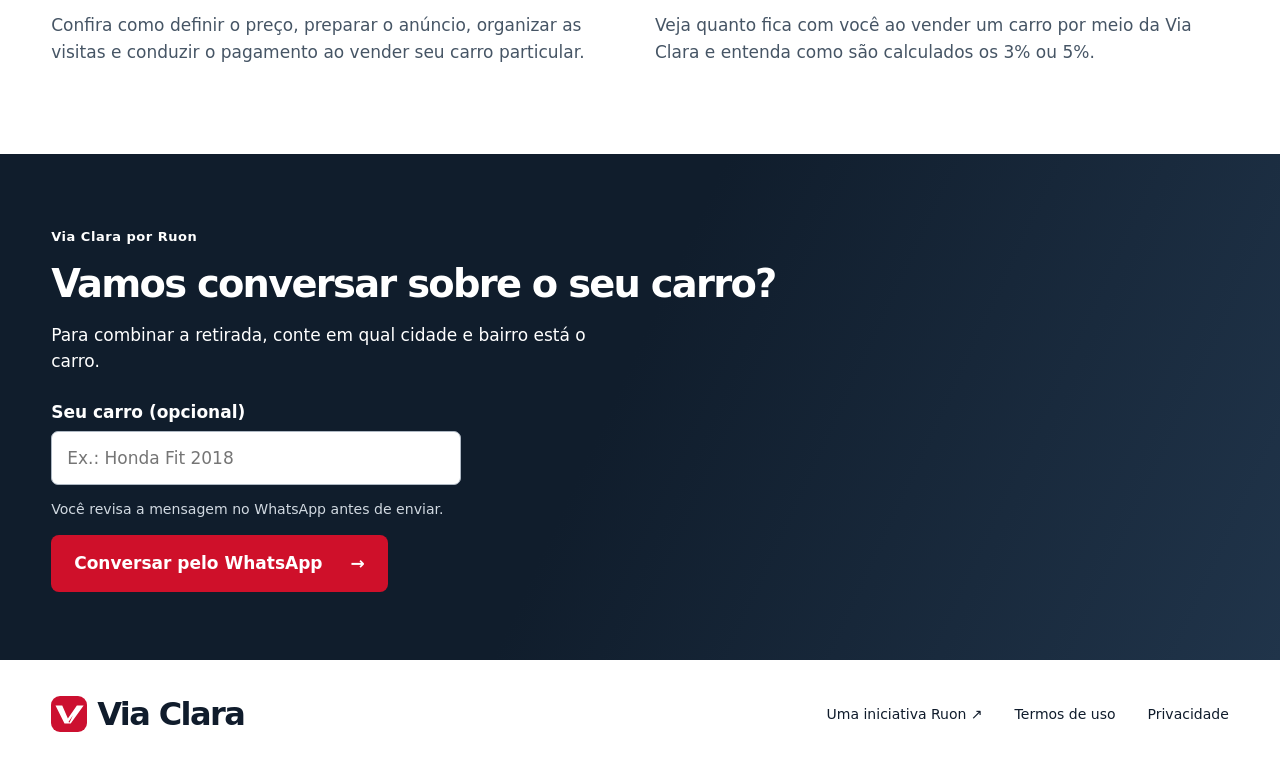
==== commit c02d80af: "Publica primeira página anonimizada e amplia layout em desktops" ====
--- a/index.html
+++ b/index.html
@@ -4,7 +4,7 @@
 <section class="wrap plans" id="modalidades"><b class="line"></b><h2>Como você prefere vender?</h2><div class="plan-grid">
 <article><h3>Venda assistida</h3><strong class="rate">3%</strong><p>Para quem quer continuar usando o carro durante a venda.</p><ul><li>O veículo e as chaves ficam com você.</li><li>Preparamos o anúncio, divulgamos nos canais combinados e atendemos os interessados.</li><li>Agendamos as visitas conforme sua disponibilidade e intermediamos as propostas.</li></ul><a href="#comissao" data-rate="3">Simular venda assistida →</a></article>
 <article><h3>Venda completa</h3><strong class="rate">5%</strong><p>Para quem prefere delegar também a retirada e a apresentação do carro.</p><ul><li>Formalizamos a intermediação e custeamos a procuração pública com os poderes acordados.</li><li>Buscamos o carro sem taxa de retirada em Blumenau e região, registramos a entrega e cuidamos da divulgação e das visitas.</li><li>Conduzimos a negociação e acompanhamos a documentação até a conclusão da venda.</li></ul><a href="#comissao" data-rate="5">Simular venda completa →</a></article></div>
-<p class="common">Nas duas modalidades, anunciamos seu veículo também com parceiros e em canais exclusivos de divulgação. Preparamos o contrato de compra e venda e os documentos complementares, como o termo de entrega. Você aprova as condições, recebe diretamente e só paga a comissão se a venda acontecer pela Via Clara.</p></section><section class="contract-sample wrap"><div><b class="line"></b><h2>Confira o contrato antes de decidir</h2><p>Antes de divulgar seu carro, registramos quem participa da venda e o serviço escolhido. Veja uma amostra ilustrativa da primeira página.</p><a href="amostra-contrato.pdf" target="_blank" rel="noopener">Abrir primeira página em PDF ↗</a></div><a href="amostra-contrato.pdf" aria-label="Ver amostra da primeira página do contrato"><img src="amostra-contrato.webp" width="595" height="842" loading="lazy" alt="Prévia do contrato de intermediação, com identificação das partes e objeto da contratação"></a></section><section class="process" id="processo"><div class="wrap"><b class="line"></b><h2>Da conversa à venda</h2><div class="steps"><article><small>01 / Preparação</small><h3>Conte sobre o carro</h3><p>Alinhamos modelo, estado de conservação, fotos e o valor que você pretende receber.</p></article><article><small>02 / Divulgação</small><h3>Receba propostas</h3><p>Você aprova o anúncio e os canais de divulgação. Apresentamos o carro aos nossos parceiros, publicamos nos canais exclusivos combinados e atendemos quem demonstrar interesse.</p></article><article><small>03 / Fechamento</small><h3>Decida com calma</h3><p>Você aprova a oferta e combina o pagamento direto. Acompanhamos os próximos passos da negociação.</p></article></div></div></section>
+<p class="common">Nas duas modalidades, anunciamos seu veículo também com parceiros e em canais exclusivos de divulgação. Preparamos o contrato de compra e venda e os documentos complementares, como o termo de entrega. Você aprova as condições, recebe diretamente e só paga a comissão se a venda acontecer pela Via Clara.</p></section><section class="contract-sample wrap"><div><b class="line"></b><h2>Confira o contrato antes de decidir</h2><p>Antes de divulgar seu carro, registramos quem participa da venda e o serviço escolhido. Confira a primeira página do modelo de contrato, preenchida com dados fictícios.</p><a href="amostra-contrato.pdf?v=2" target="_blank" rel="noopener">Abrir primeira página em PDF ↗</a></div><a href="amostra-contrato.pdf?v=2" aria-label="Ver amostra da primeira página do contrato"><img src="amostra-contrato.webp?v=2" width="595" height="842" loading="lazy" alt="Prévia do contrato de intermediação, com identificação das partes e objeto da contratação"></a></section><section class="process" id="processo"><div class="wrap"><b class="line"></b><h2>Da conversa à venda</h2><div class="steps"><article><small>01 / Preparação</small><h3>Conte sobre o carro</h3><p>Alinhamos modelo, estado de conservação, fotos e o valor que você pretende receber.</p></article><article><small>02 / Divulgação</small><h3>Receba propostas</h3><p>Você aprova o anúncio e os canais de divulgação. Apresentamos o carro aos nossos parceiros, publicamos nos canais exclusivos combinados e atendemos quem demonstrar interesse.</p></article><article><small>03 / Fechamento</small><h3>Decida com calma</h3><p>Você aprova a oferta e combina o pagamento direto. Acompanhamos os próximos passos da negociação.</p></article></div></div></section>
 <section class="wrap split" id="comissao"><div><b class="line"></b><h2>Quanto fica com você?</h2><p>Escolha a modalidade e informe o valor final da venda. O cálculo desconta apenas a comissão.</p></div><div class="calc"><label for="rate">Modalidade</label><select id="rate"><option value="3">Venda assistida · 3%</option><option value="5">Venda completa · 5%</option></select><label for="valor">Valor de venda (R$)</label><input id="valor" type="number" min="0" step="0.01" value="60000"><div aria-live="polite"><p>Comissão de <span id="percent">3%</span> <strong id="fee">R$ 1.800,00</strong></p><p>Após a comissão <strong id="net">R$ 58.200,00</strong></p></div><a class="btn" id="sim-contact" href="https://wa.me/554797864381">Conversar sobre esta modalidade →</a></div></section>
 <section class="wrap guide" aria-labelledby="guia"><b class="line"></b>
 <h2 id="guia">Prepare seu carro para o anúncio</h2>
--- a/site.css
+++ b/site.css
@@ -1,4 +1,4 @@
-*{box-sizing:border-box}html{scroll-behavior:smooth}body{margin:0;color:#101c2c;font:17px/1.55 system-ui,sans-serif}.wrap{width:min(1280px,89%);margin:auto}.bar,nav,footer,.benefits{display:flex;align-items:center;gap:32px}.bar{justify-content:space-between;min-height:76px}a{color:inherit;text-decoration:none}a:hover,summary:hover{text-decoration:underline}.brand{display:inline-flex;align-items:center;gap:10px;font-size:32px;font-weight:800;letter-spacing:-1.6px}.brand img{display:block;flex:none}.brand{white-space:nowrap}nav{font-size:15px;font-weight:600}.hero{color:white;background:linear-gradient(90deg,#061321f5,#061321bd 35%,transparent 72%),url(hero.webp) center/cover}.copy{max-width:630px;padding:clamp(55px,6vw,104px) 0 32px}h1,h2,h3{letter-spacing:-.045em;line-height:1.08;margin:0}h1{font-size:clamp(38px,3.7vw,59px)}h2{font-size:clamp(30px,3vw,47px)}h3{font-size:24px}.copy p{font-size:clamp(17px,1.4vw,22px);max-width:550px}.rule{border-left:4px solid #ff2744;padding-left:15px}.btn{display:inline-flex;gap:28px;align-items:center;background:#cf102a;color:white;padding:15px 23px;border-radius:8px;font-weight:700}.btn:hover{background:#ad1025;text-decoration:none}.benefits{font-size:14px;margin-top:36px}.split{display:grid;grid-template-columns:1fr 1.3fr;gap:8%;padding-block:72px}.split p,.steps p{color:#465565}.line{display:block;width:54px;height:4px;border-radius:4px;background:#d50924;margin-bottom:22px}details{border:1px solid #d8dee5;border-radius:8px;margin-bottom:9px;padding:14px 18px}summary{cursor:pointer;font-weight:650}details p{margin-bottom:2px}.process{background:#f2f4f6;padding:68px 0}.steps{display:grid;grid-template-columns:repeat(3,1fr);gap:40px;margin-top:35px}.steps article{border-top:1px solid #bfc8ce;padding-top:16px}small{font-size:13px;font-weight:700;letter-spacing:.04em}.steps h3{margin-top:12px}.calc{background:#f4f6f8;border-radius:12px;padding:26px}.calc label{display:block;font-weight:650}.calc input{width:100%;font:inherit;padding:10px;border:1px solid #86929e;border-radius:6px}.calc p{display:flex;justify-content:space-between;gap:12px}.calc p:last-child{border-top:1px solid #c8ced4;padding-top:16px;margin-bottom:0;color:#101c2c}.contact{background:#101d2c;color:white;padding:68px 0}.contact h2{margin:15px 0}.contact p{max-width:580px}footer{padding-block:30px;flex-wrap:wrap;font-size:14px}footer .brand{margin-right:auto}.legal{max-width:760px;padding-block:56px}.legal h2{font-size:25px;margin-top:30px}.legal a{text-decoration:underline}:focus-visible{outline:3px solid #407cc7;outline-offset:3px}@media(max-width:700px){.bar{align-items:flex-start;flex-direction:column;gap:5px;padding-block:12px}nav{gap:20px;font-size:14px}.hero{background-position:65% center;background-image:linear-gradient(90deg,#071321ed,#071321a6),url(hero.webp)}.copy{padding-top:48px}.split,.steps{grid-template-columns:1fr;gap:25px}.split{padding-block:45px}.benefits{gap:12px;flex-wrap:wrap}.contact,.process{padding:48px 0}footer{gap:15px}footer .brand{width:100%}}@media(prefers-reduced-motion:reduce){html{scroll-behavior:auto}}
+*{box-sizing:border-box}html{scroll-behavior:smooth}body{margin:0;color:#101c2c;font:17px/1.55 system-ui,sans-serif}.wrap{width:min(1760px,calc(100% - clamp(36px,8vw,160px)));margin:auto}.bar,nav,footer,.benefits{display:flex;align-items:center;gap:32px}.bar{justify-content:space-between;min-height:76px}a{color:inherit;text-decoration:none}a:hover,summary:hover{text-decoration:underline}.brand{display:inline-flex;align-items:center;gap:10px;font-size:32px;font-weight:800;letter-spacing:-1.6px}.brand img{display:block;flex:none}.brand{white-space:nowrap}nav{font-size:15px;font-weight:600}.hero{color:white;background:linear-gradient(90deg,#061321f5,#061321bd 35%,transparent 72%),url(hero.webp) center/cover}.copy{max-width:630px;padding:clamp(55px,6vw,104px) 0 32px}h1,h2,h3{letter-spacing:-.045em;line-height:1.08;margin:0}h1{font-size:clamp(38px,3.7vw,59px)}h2{font-size:clamp(30px,3vw,47px)}h3{font-size:24px}.copy p{font-size:clamp(17px,1.4vw,22px);max-width:550px}.rule{border-left:4px solid #ff2744;padding-left:15px}.btn{display:inline-flex;gap:28px;align-items:center;background:#cf102a;color:white;padding:15px 23px;border-radius:8px;font-weight:700}.btn:hover{background:#ad1025;text-decoration:none}.benefits{font-size:14px;margin-top:36px}.split{display:grid;grid-template-columns:1fr 1.3fr;gap:8%;padding-block:72px}.split p,.steps p{color:#465565}.line{display:block;width:54px;height:4px;border-radius:4px;background:#d50924;margin-bottom:22px}details{border:1px solid #d8dee5;border-radius:8px;margin-bottom:9px;padding:14px 18px}summary{cursor:pointer;font-weight:650}details p{margin-bottom:2px}.process{background:#f2f4f6;padding:68px 0}.steps{display:grid;grid-template-columns:repeat(3,1fr);gap:40px;margin-top:35px}.steps article{border-top:1px solid #bfc8ce;padding-top:16px}small{font-size:13px;font-weight:700;letter-spacing:.04em}.steps h3{margin-top:12px}.calc{background:#f4f6f8;border-radius:12px;padding:26px}.calc label{display:block;font-weight:650}.calc input{width:100%;font:inherit;padding:10px;border:1px solid #86929e;border-radius:6px}.calc p{display:flex;justify-content:space-between;gap:12px}.calc p:last-child{border-top:1px solid #c8ced4;padding-top:16px;margin-bottom:0;color:#101c2c}.contact{background:#101d2c;color:white;padding:68px 0}.contact h2{margin:15px 0}.contact p{max-width:580px}footer{padding-block:30px;flex-wrap:wrap;font-size:14px}footer .brand{margin-right:auto}.legal{max-width:760px;padding-block:56px}.legal h2{font-size:25px;margin-top:30px}.legal a{text-decoration:underline}:focus-visible{outline:3px solid #407cc7;outline-offset:3px}@media(max-width:700px){.bar{align-items:flex-start;flex-direction:column;gap:5px;padding-block:12px}nav{gap:20px;font-size:14px}.hero{background-position:65% center;background-image:linear-gradient(90deg,#071321ed,#071321a6),url(hero.webp)}.copy{padding-top:48px}.split,.steps{grid-template-columns:1fr;gap:25px}.split{padding-block:45px}.benefits{gap:12px;flex-wrap:wrap}.contact,.process{padding:48px 0}footer{gap:15px}footer .brand{width:100%}}@media(prefers-reduced-motion:reduce){html{scroll-behavior:auto}}
 /* Touch targets include the whitespace surrounding each label. */
 nav a, footer a, summary { min-height: 44px; }
 nav a, footer a { display: inline-flex; align-items: center; }
@@ -54,3 +54,5 @@
 @media (max-width: 380px) { .calc p { flex-wrap: wrap; } }
 
 .contract-sample{display:grid;grid-template-columns:1fr minmax(180px,300px);gap:9%;align-items:center;padding:48px clamp(22px,5vw,80px);margin-bottom:64px;background:#f4f3ef;border-radius:14px}.contract-sample img{width:100%;height:auto;display:block;box-shadow:0 12px 30px #101d2c22;transform:rotate(2deg)}.contract-sample a{text-decoration:underline;text-underline-offset:4px;font-weight:650}.calc .btn{margin-top:16px}.hero{overflow:hidden}@media(max-width:700px){.contract-sample{grid-template-columns:1fr;gap:28px}.contract-sample img{max-width:210px;margin:auto}}@supports(animation-timeline:view()){ @media(prefers-reduced-motion:no-preference){.hero{view-timeline-name:--opening;view-timeline-axis:block}.hero .copy{animation:hero-depart linear both;animation-timeline:--opening;animation-range:exit 0% exit 85%}@keyframes hero-depart{from{transform:translateY(0);opacity:1}to{transform:translateY(32px);opacity:.35}}}}
+
+@media(min-width:1100px){.contract-sample{grid-template-columns:minmax(0,1fr) minmax(320px,34%)}.contract-sample p{max-width:58ch}}
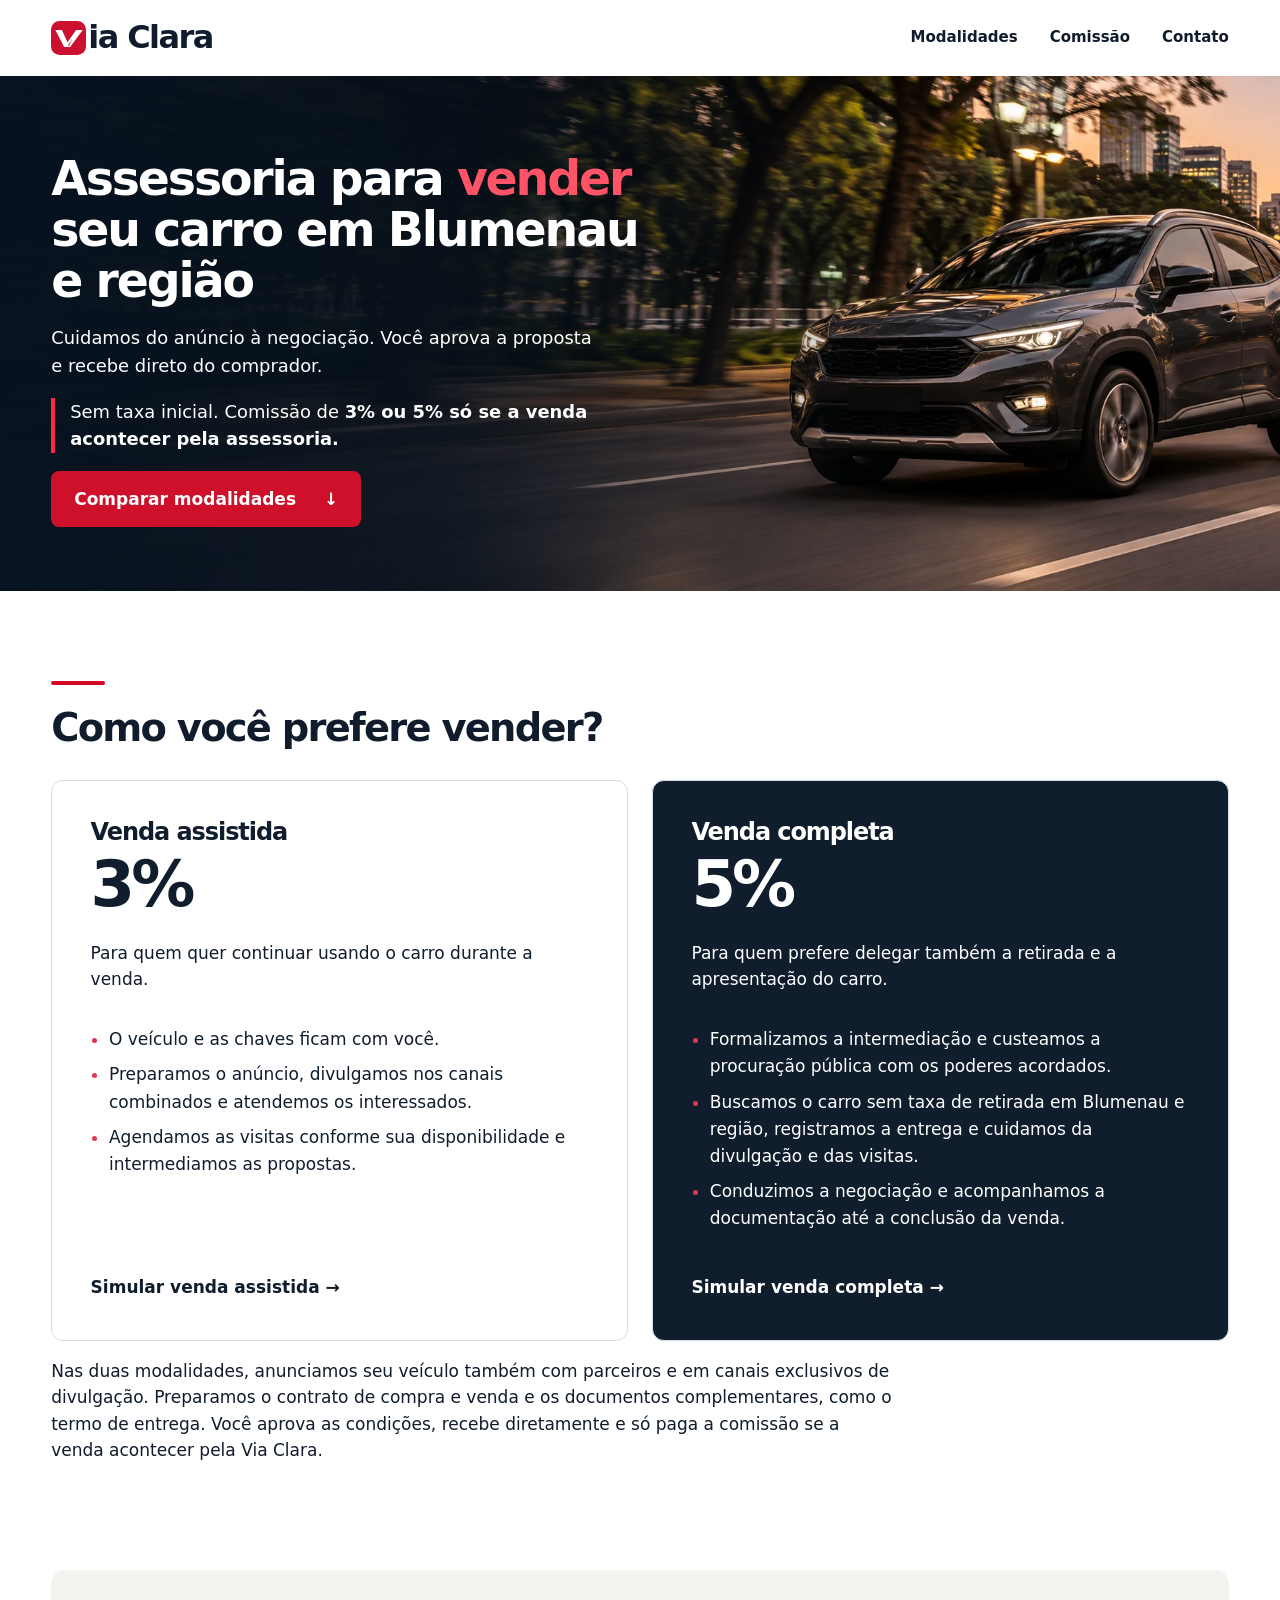
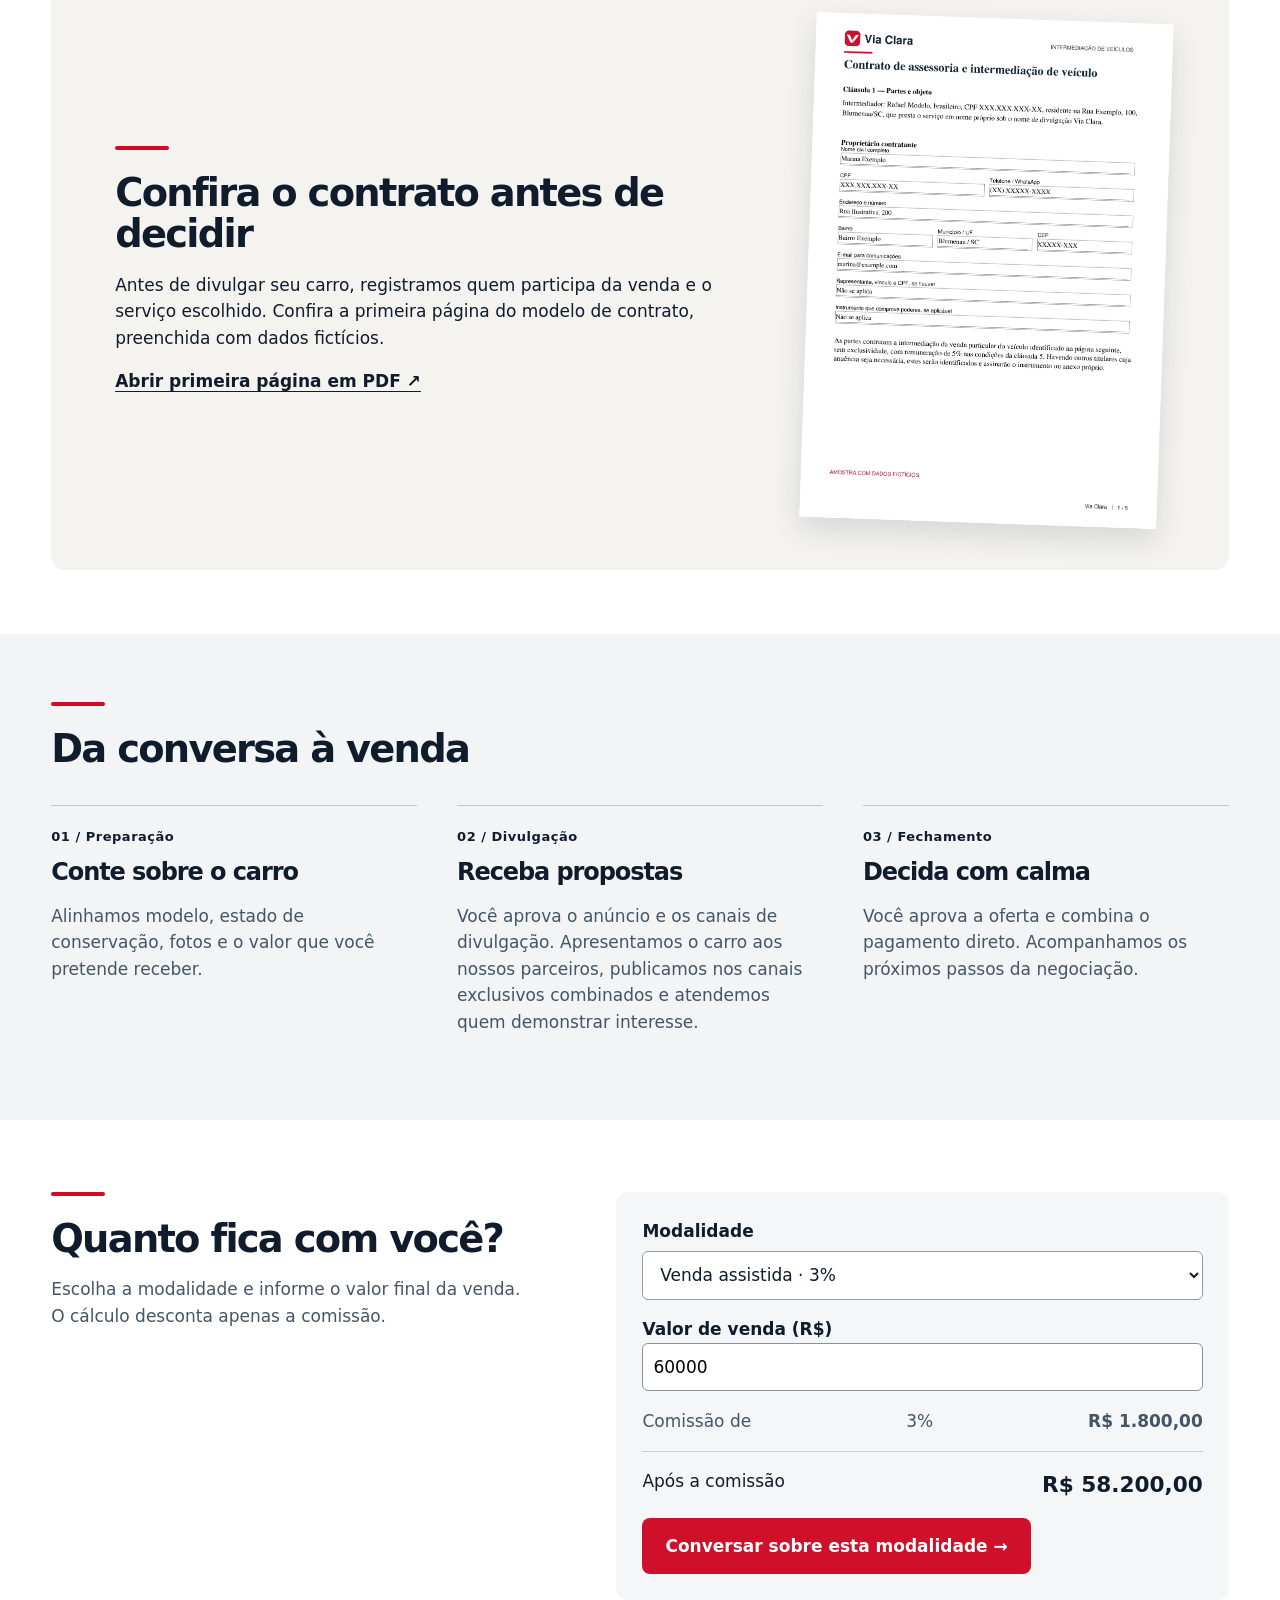
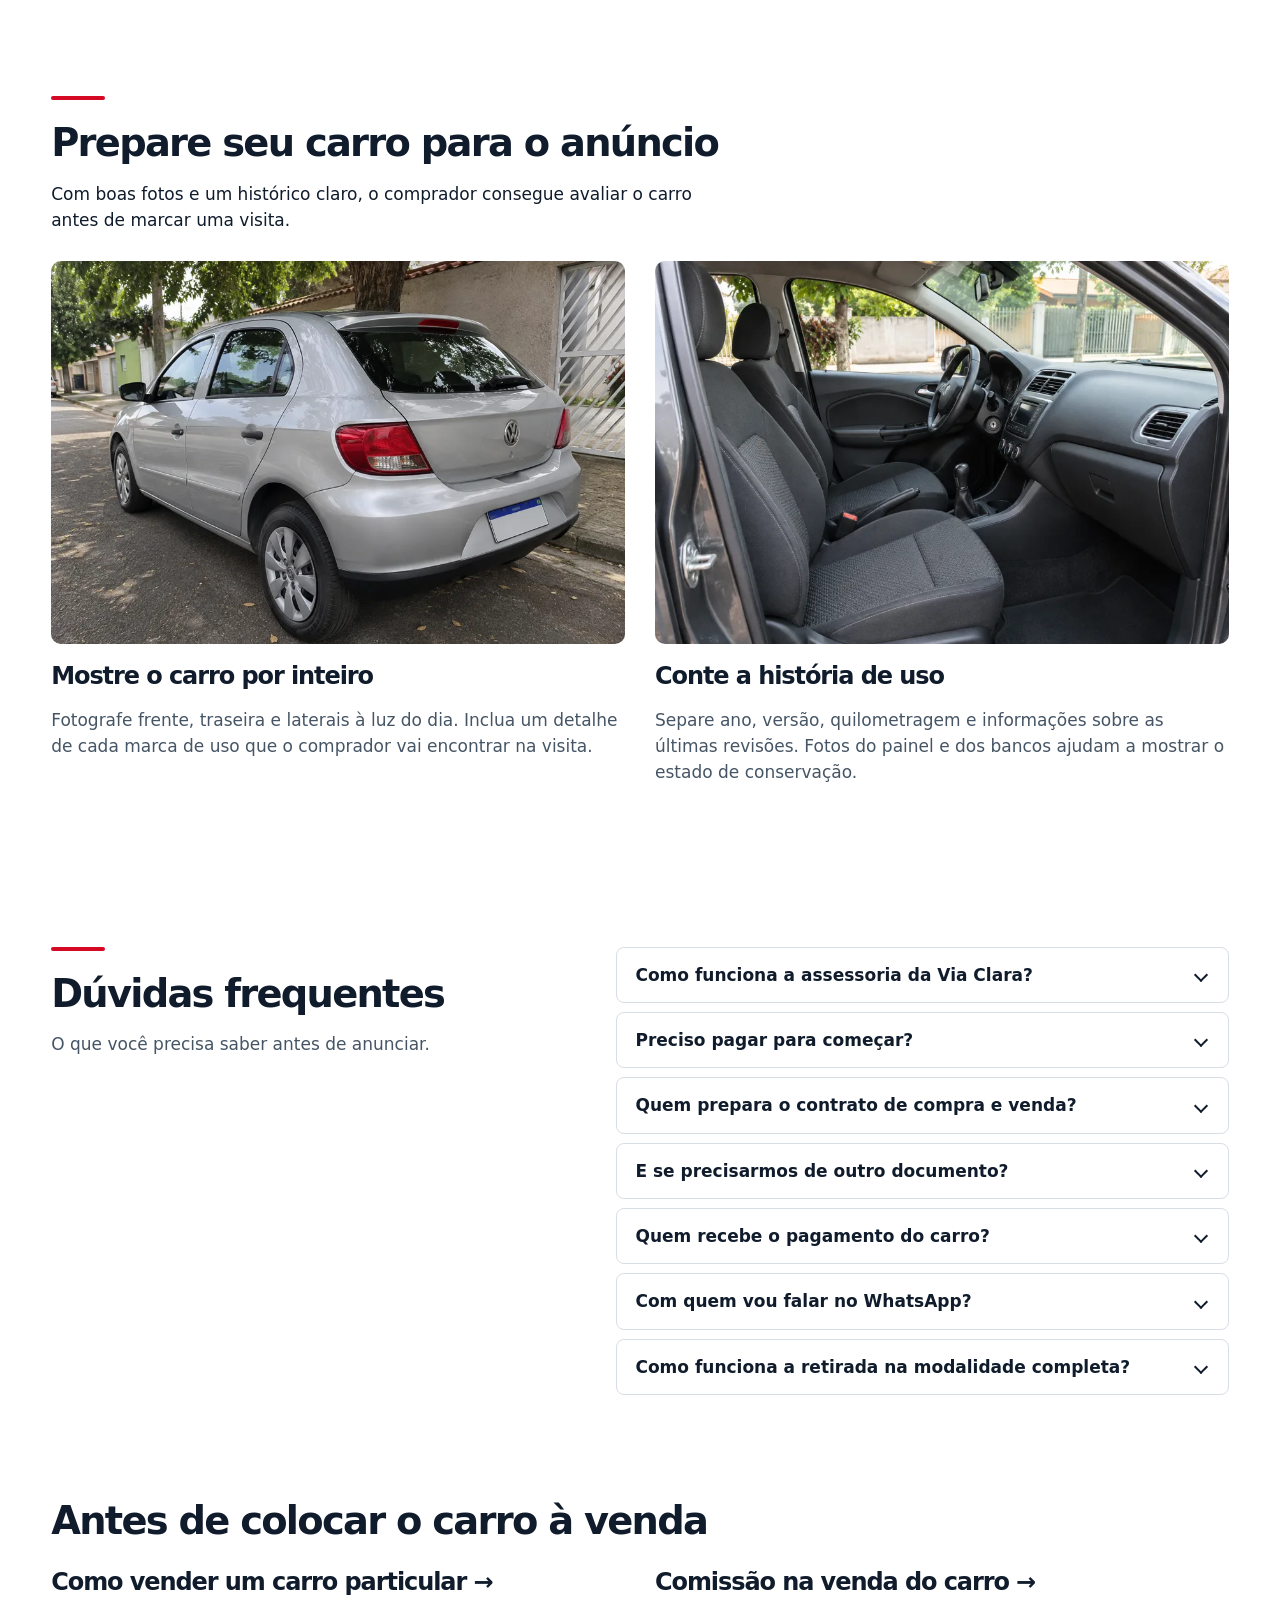
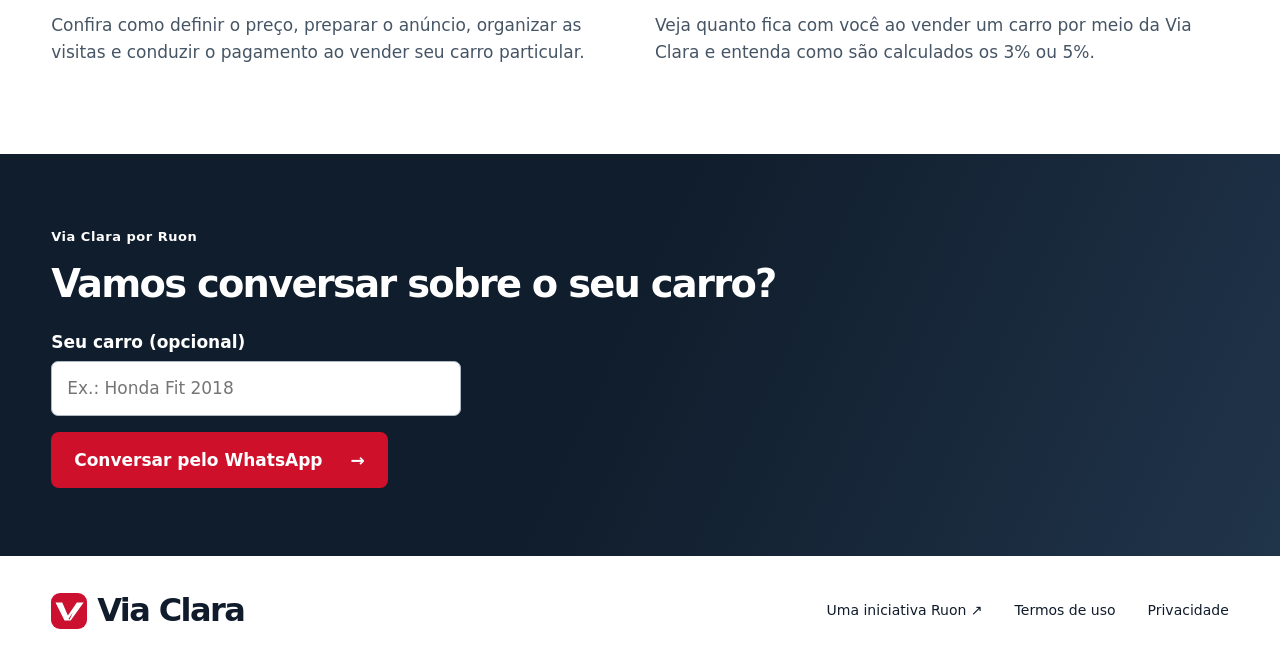
==== commit 4436779b: "Simplifica a seção de contato" ====
--- a/index.html
+++ b/index.html
@@ -14,5 +14,5 @@
 <article><img src="interior.webp" alt="Bancos dianteiros e painel vistos pela porta aberta" width="900" height="600" loading="lazy" decoding="async"><h3>Conte a história de uso</h3><p>Separe ano, versão, quilometragem e informações sobre as últimas revisões. Fotos do painel e dos bancos ajudam a mostrar o estado de conservação.</p></article>
 </div></section>
 <section class="wrap split" id="faq"><div><b class="line"></b><h2>Dúvidas frequentes</h2><p>O que você precisa saber antes de anunciar.</p></div><div><details><summary>Como funciona a assessoria da Via Clara?</summary><p>Conversamos sobre o carro, alinhamos o preço com você e combinamos a divulgação. Apresentamos as propostas para sua decisão.</p></details><details><summary>Preciso pagar para começar?</summary><p>A conversa inicial e a entrada na assessoria são gratuitas. Você paga a comissão somente se vender pela nossa intermediação.</p></details><details><summary>Quem prepara o contrato de compra e venda?</summary><p>A Via Clara prepara o contrato tanto na venda assistida (3%) quanto na completa (5%). Registramos os dados do veículo, o preço, a forma de pagamento e as condições de entrega. Comprador e vendedor recebem o mesmo documento para conferir o combinado e pedir ajustes antes de assinar.</p></details><details><summary>E se precisarmos de outro documento?</summary><p>É só nos contar o que vocês querem deixar por escrito. Nas duas modalidades, a Via Clara prepara os documentos complementares da negociação, como um termo de responsabilidade para a visita ou um termo de entrega que registre a data, a quilometragem e as chaves entregues. Vocês conferem o texto antes de assinar. Quando o documento depende de cartório ou órgão público, orientamos e acompanhamos essa etapa.</p></details><details><summary>Quem recebe o pagamento do carro?</summary><p>O comprador paga diretamente ao proprietário. As condições da comissão são combinadas por escrito antes da divulgação.</p></details><details><summary>Com quem vou falar no WhatsApp?</summary><p>Kauê Ruon Cardoso presta o serviço como pessoa física, sob o nome Via Clara. O WhatsApp de atendimento é compartilhado com a Ruon.</p></details><details><summary>Como funciona a retirada na modalidade completa?</summary><p>Em Blumenau e região, buscamos o veículo sem cobrar pelo deslocamento. Informe sua cidade e bairro para combinarmos local e horário. Antes da retirada, combinamos por escrito onde o carro ficará, quem poderá conduzi-lo e as condições de guarda. Registramos estado, quilometragem, chaves e acessórios. Você confere os poderes e o prazo da procuração antes de assiná-la.</p></details></div></section>
-<section class="wrap guide" aria-labelledby="leituras"><h2 id="leituras">Antes de colocar o carro à venda</h2><div class="guide-grid"><article><h3><a href="como-vender-carro-particular.html">Como vender um carro particular →</a></h3><p>Confira como definir o preço, preparar o anúncio, organizar as visitas e conduzir o pagamento ao vender seu carro particular.</p></article><article><h3><a href="comissao-venda-veiculo.html">Comissão na venda do carro →</a></h3><p>Veja quanto fica com você ao vender um carro por meio da Via Clara e entenda como são calculados os 3% ou 5%.</p></article></div></section><section class="contact" id="contato"><div class="wrap"><small>Via Clara por Ruon</small><h2>Vamos conversar sobre o seu carro?</h2><p>Para combinar a retirada, conte em qual cidade e bairro está o carro.</p><label class="vehicle-label" for="vehicle">Seu carro (opcional)</label><input id="vehicle" maxlength="100" placeholder="Ex.: Honda Fit 2018" autocomplete="off"><p class="hint">Você revisa a mensagem no WhatsApp antes de enviar.</p><a class="btn" href="https://wa.me/554797864381?text=Ol%C3%A1%2C%20Ruon!%20Vim%20pela%20Via%20Clara%20e%20quero%20vender%20meu%20carro.">Conversar pelo WhatsApp <span aria-hidden="true">→</span></a></div></section></main>
+<section class="wrap guide" aria-labelledby="leituras"><h2 id="leituras">Antes de colocar o carro à venda</h2><div class="guide-grid"><article><h3><a href="como-vender-carro-particular.html">Como vender um carro particular →</a></h3><p>Confira como definir o preço, preparar o anúncio, organizar as visitas e conduzir o pagamento ao vender seu carro particular.</p></article><article><h3><a href="comissao-venda-veiculo.html">Comissão na venda do carro →</a></h3><p>Veja quanto fica com você ao vender um carro por meio da Via Clara e entenda como são calculados os 3% ou 5%.</p></article></div></section><section class="contact" id="contato"><div class="wrap"><small>Via Clara por Ruon</small><h2>Vamos conversar sobre o seu carro?</h2><label class="vehicle-label" for="vehicle">Seu carro (opcional)</label><input id="vehicle" maxlength="100" placeholder="Ex.: Honda Fit 2018" autocomplete="off"><a class="btn" href="https://wa.me/554797864381?text=Ol%C3%A1%2C%20Ruon!%20Vim%20pela%20Via%20Clara%20e%20quero%20vender%20meu%20carro.">Conversar pelo WhatsApp <span aria-hidden="true">→</span></a></div></section></main>
 <footer class="wrap"><a class="brand" href="./"><img src="marca.svg" alt="" width="36" height="36">Via Clara</a><a href="https://ruon.dev">Uma iniciativa Ruon ↗</a><a href="termos.html">Termos de uso</a><a href="privacidade.html">Privacidade</a></footer><script src="site.js"></script></body></html>
--- a/site.css
+++ b/site.css
@@ -38,7 +38,7 @@
 .contact { background: linear-gradient(115deg,#101d2c 48%,#20344a); }
 .vehicle-label { display: block; font-weight: 650; margin: 24px 0 6px; }
 #vehicle { display: block; width: min(100%, 410px); padding: 13px 15px; color: #101c2c; border: 1px solid #aeb8c3; border-radius: 7px; font: inherit; }
-.hint { font-size: .88rem; color: #d1d9e1; }
+#vehicle + .btn { margin-top: 16px; }
 @media (prefers-reduced-motion:no-preference) {
   summary::after, .btn span { transition: transform .22s ease; }
   .btn:hover span, .btn:focus-visible span { transform: translateX(4px); }
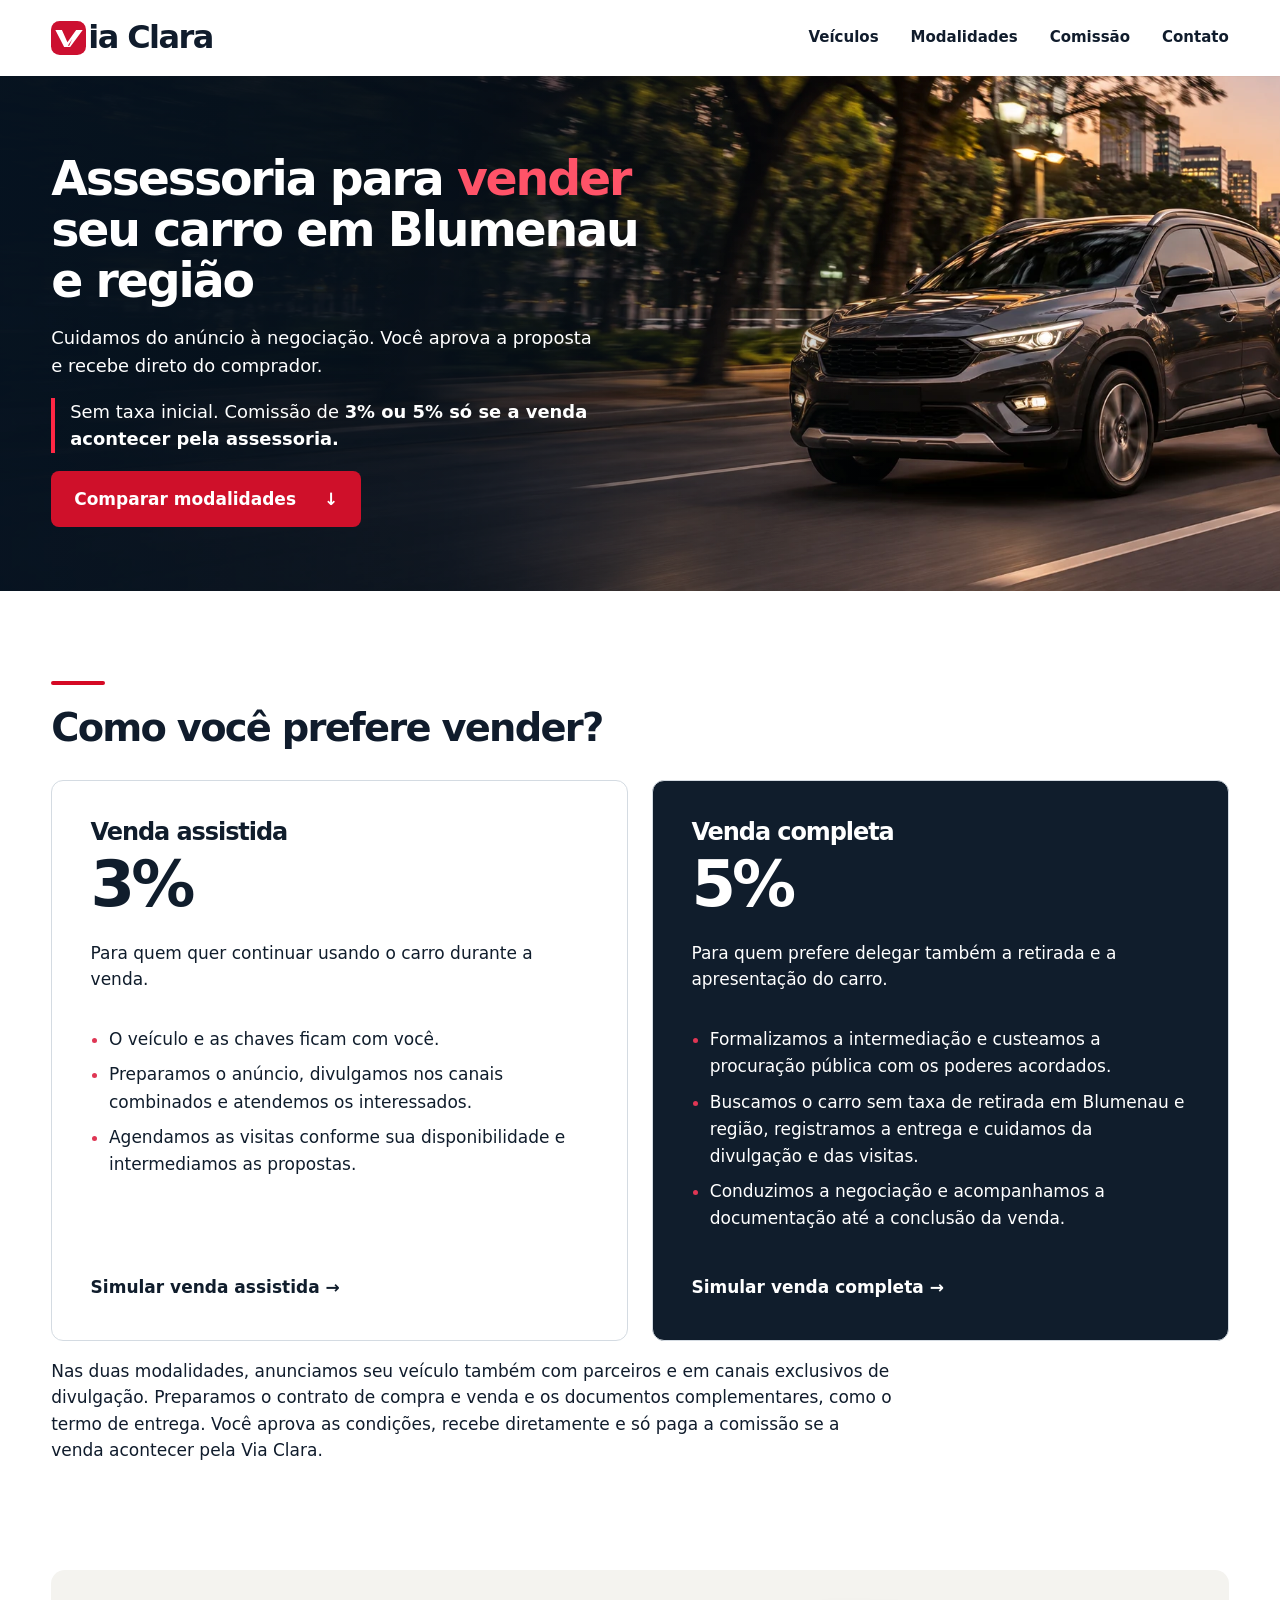
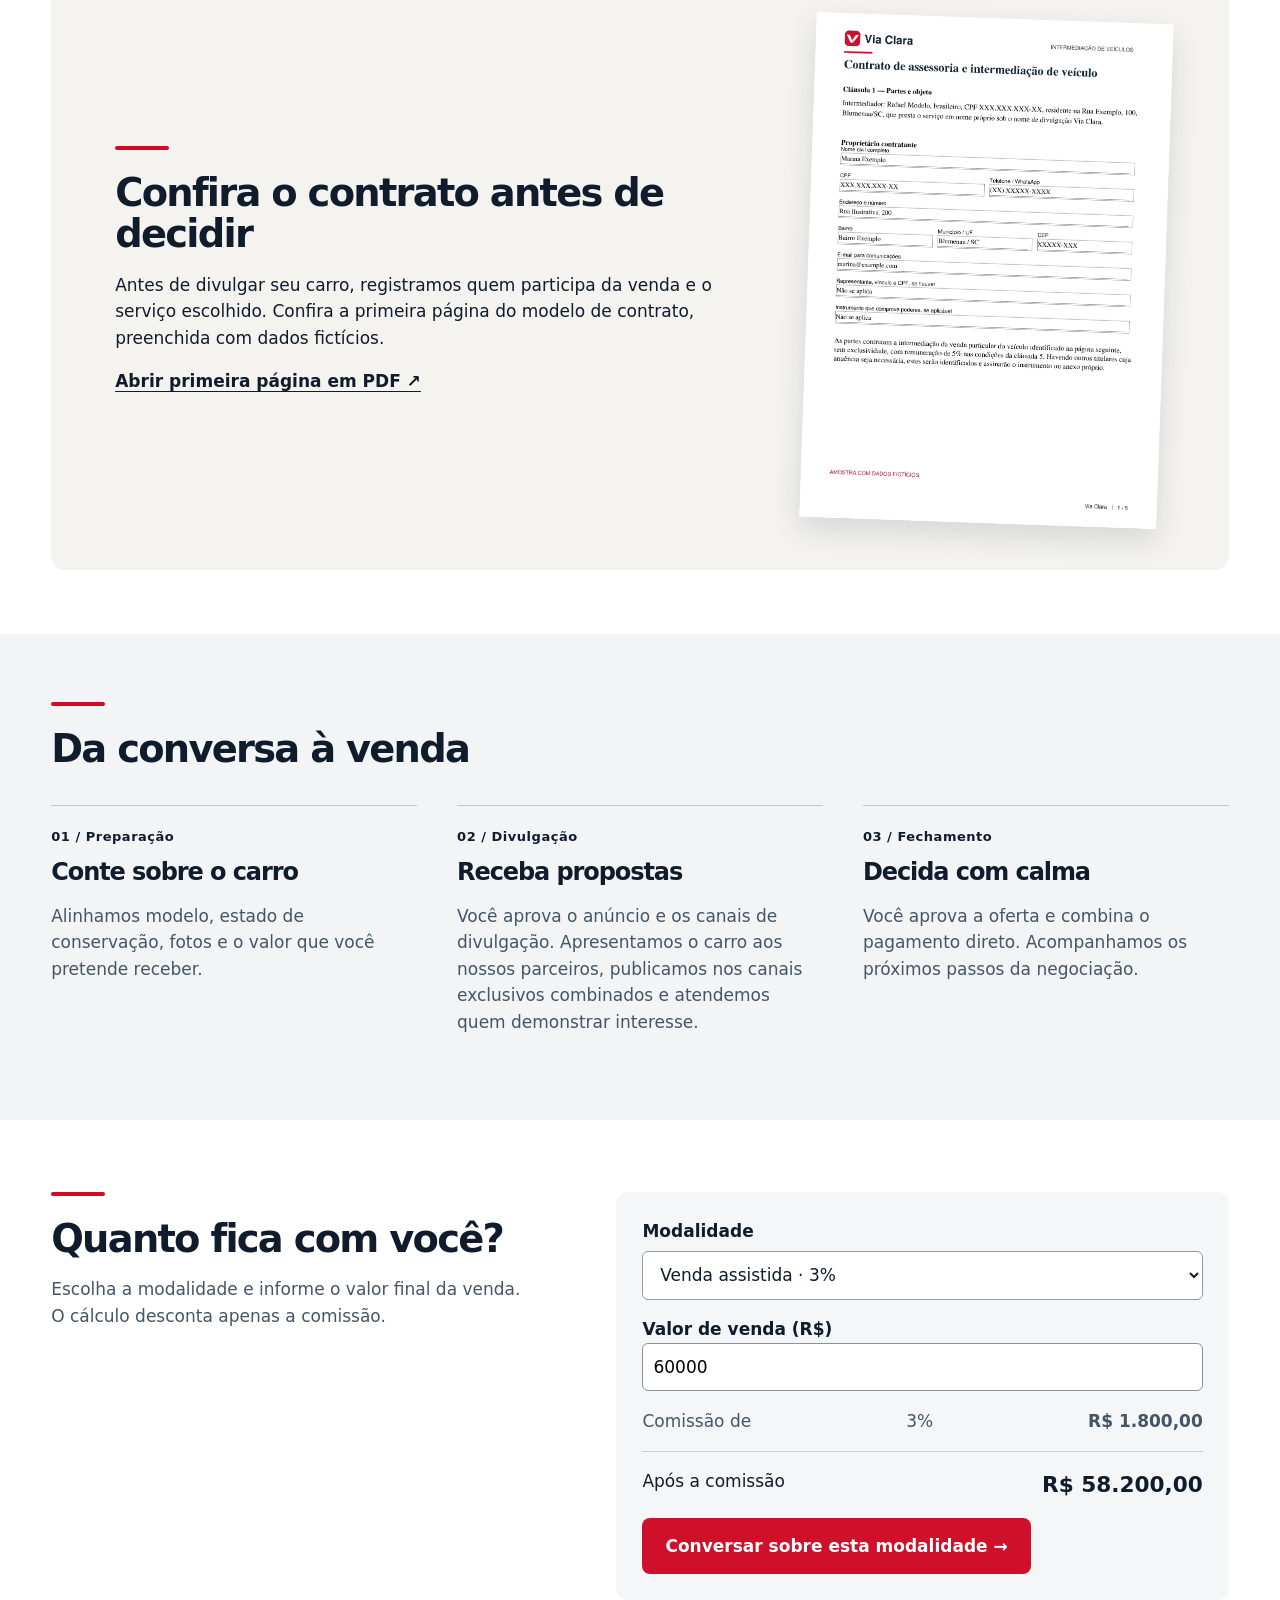
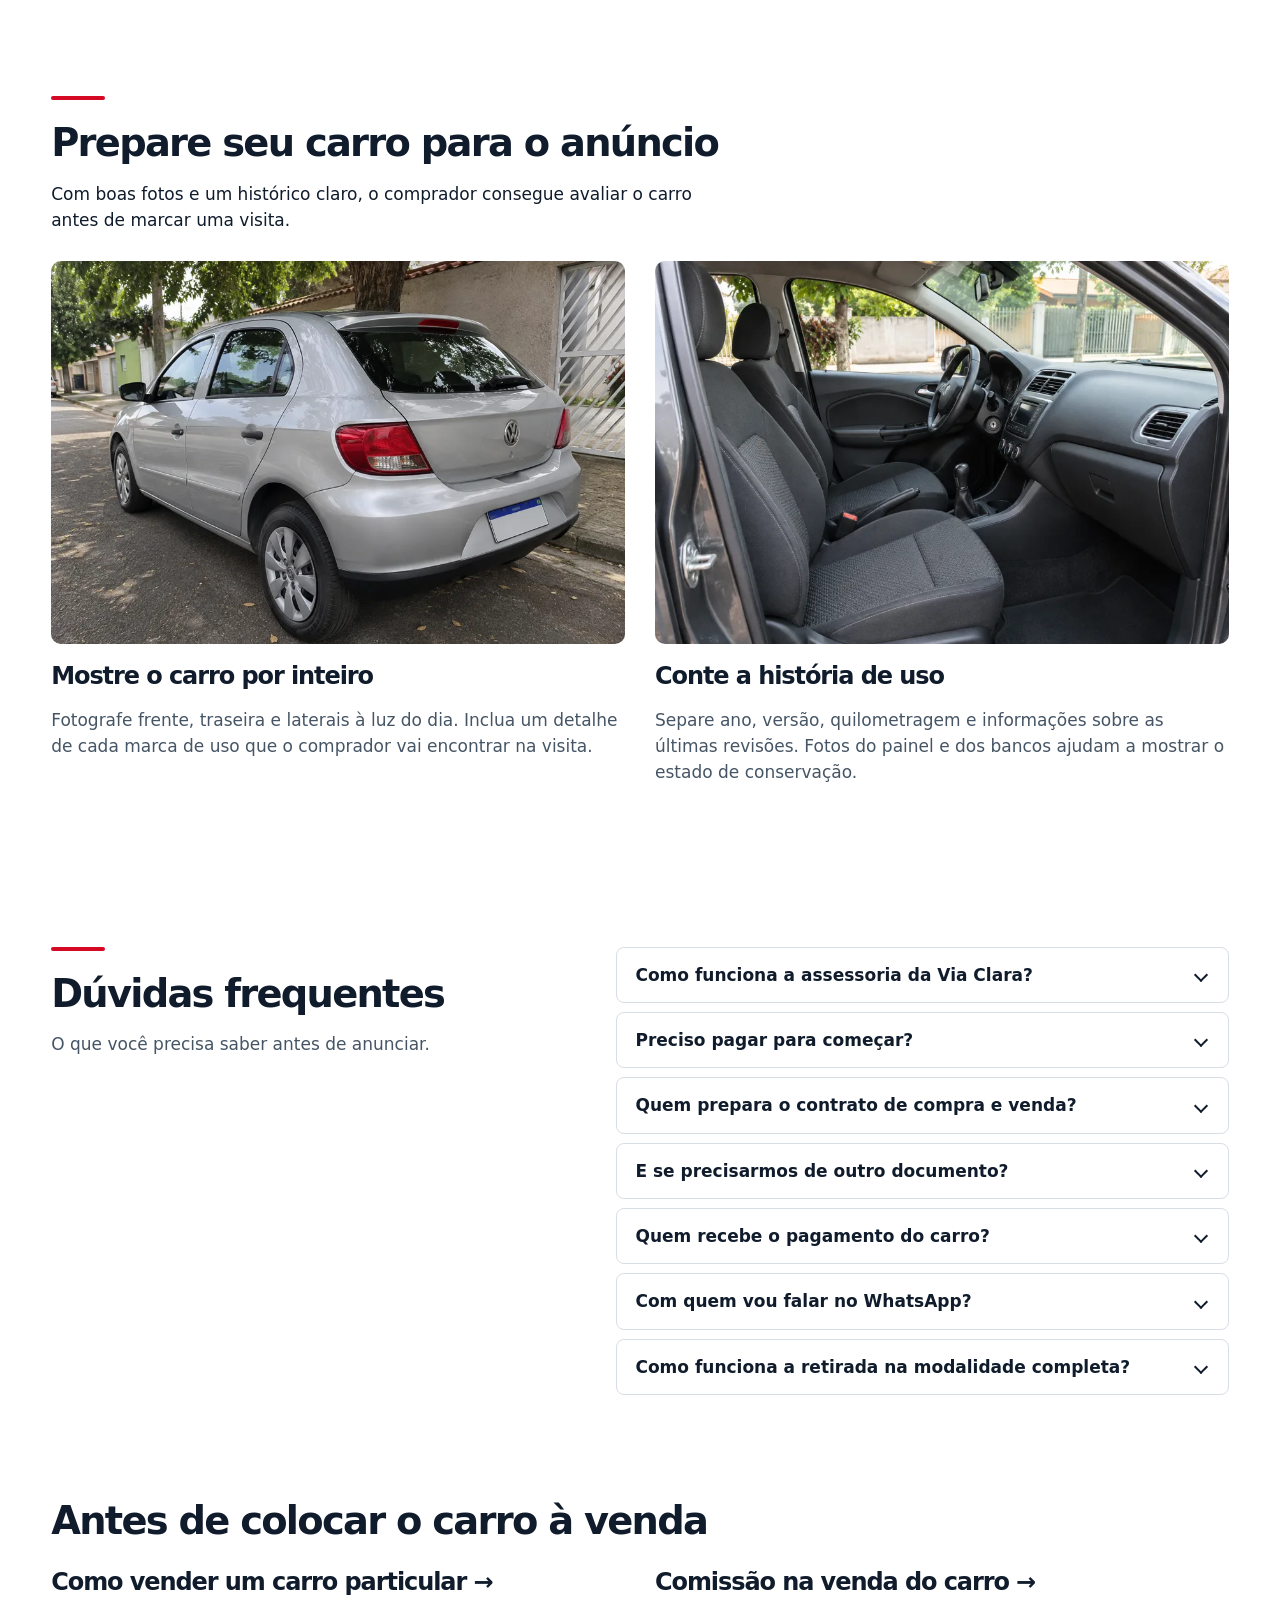
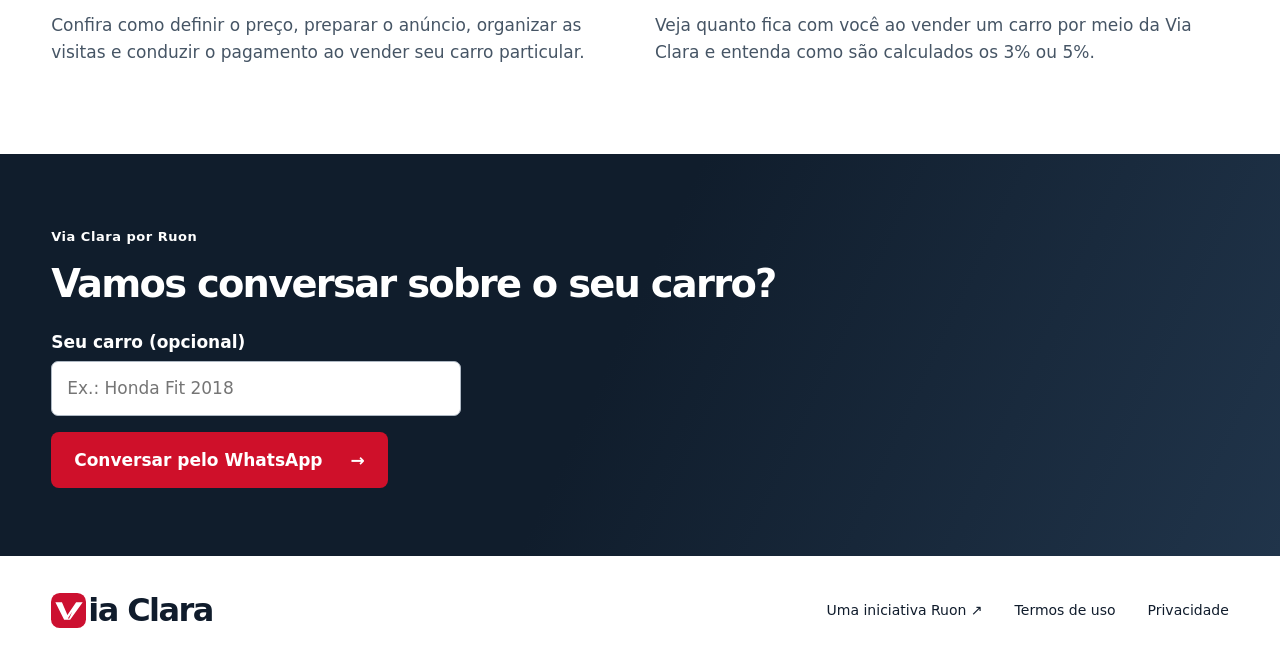
==== commit c122d0ee: "Integra catálogo e painel da Via Clara ao domínio oficial" ====
--- a/index.html
+++ b/index.html
@@ -1,10 +1,10 @@
-<!doctype html><html lang="pt-BR"><head><meta charset="utf-8"><meta name="viewport" content="width=device-width,initial-scale=1"><meta name="theme-color" content="#101d2c"><meta name="description" content="Assessoria para vender seu carro em Blumenau e região. Compare a venda assistida de 3% com a completa de 5%, com retirada do veículo e procuração pública custeada pela Via Clara."><title>Assessoria para vender seu carro particular | Via Clara</title><link rel="canonical" href="https://viaclara.best/"><link rel="icon" href="marca.svg" type="image/svg+xml"><link rel="stylesheet" href="site.css"><meta property="og:type" content="website"><meta property="og:locale" content="pt_BR"><meta property="og:site_name" content="Via Clara"><meta property="og:title" content="Assessoria para vender seu carro particular | Via Clara"><meta property="og:description" content="Assessoria para vender seu carro em Blumenau e região. Compare a venda assistida de 3% com a completa de 5%, com retirada do veículo e procuração pública custeada pela Via Clara."><meta property="og:url" content="https://viaclara.best/"><meta property="og:image" content="https://viaclara.best/exterior.webp"><meta property="og:image:alt" content="Preparação das fotos para o anúncio de um carro"><meta name="twitter:card" content="summary_large_image"><script type="application/ld+json">{"@context": "https://schema.org", "@graph": [{"@type": "WebSite", "@id": "https://viaclara.best/#site", "url": "https://viaclara.best/", "name": "Via Clara", "inLanguage": "pt-BR"}, {"@type": "Organization", "@id": "https://viaclara.best/#via-clara", "name": "Via Clara", "url": "https://viaclara.best/", "logo": "https://viaclara.best/marca.svg", "parentOrganization": {"@type": "Organization", "name": "Ruon", "url": "https://ruon.dev/"}}, {"@type": "Service", "name": "Assessoria para vender carro particular", "serviceType": "Intermediação de venda de veículo particular", "url": "https://viaclara.best/", "provider": {"@id": "https://viaclara.best/#via-clara"}, "description": "Assessoria para vender seu carro em Blumenau e região. Compare a venda assistida de 3% com a completa de 5%, com retirada do veículo e procuração pública custeada pela Via Clara."}]}</script></head><body><a class="skip" href="#principal">Pular para o conteúdo</a>
-<header><div class="wrap bar"><a class="brand wordmark" href="./" aria-label="Via Clara, início"><img src="marca.svg" alt="" width="36" height="36"><span>ia Clara</span></a><nav aria-label="Navegação principal"><a href="#modalidades">Modalidades</a><a href="#comissao">Comissão</a><a href="#contato">Contato</a></nav></div></header>
+<!doctype html><html lang="pt-BR"><head><meta charset="utf-8"><meta name="viewport" content="width=device-width,initial-scale=1"><meta name="theme-color" content="#101d2c"><meta name="description" content="Assessoria para vender seu carro em Blumenau e região. Compare a venda assistida de 3% com a completa de 5%, com retirada do veículo e procuração pública custeada pela Via Clara."><title>Assessoria para vender seu carro particular | Via Clara</title><link rel="canonical" href="https://viaclara.best/"><link rel="icon" href="marca.svg" type="image/svg+xml"><link rel="stylesheet" href="site.css"><link rel="stylesheet" href="/vitrine.css"><meta property="og:type" content="website"><meta property="og:locale" content="pt_BR"><meta property="og:site_name" content="Via Clara"><meta property="og:title" content="Assessoria para vender seu carro particular | Via Clara"><meta property="og:description" content="Assessoria para vender seu carro em Blumenau e região. Compare a venda assistida de 3% com a completa de 5%, com retirada do veículo e procuração pública custeada pela Via Clara."><meta property="og:url" content="https://viaclara.best/"><meta property="og:image" content="https://viaclara.best/exterior.webp"><meta property="og:image:alt" content="Preparação das fotos para o anúncio de um carro"><meta name="twitter:card" content="summary_large_image"><script type="application/ld+json">{"@context": "https://schema.org", "@graph": [{"@type": "WebSite", "@id": "https://viaclara.best/#site", "url": "https://viaclara.best/", "name": "Via Clara", "inLanguage": "pt-BR"}, {"@type": "Organization", "@id": "https://viaclara.best/#via-clara", "name": "Via Clara", "url": "https://viaclara.best/", "logo": "https://viaclara.best/marca.svg", "parentOrganization": {"@type": "Organization", "name": "Ruon", "url": "https://ruon.dev/"}}, {"@type": "Service", "name": "Assessoria para vender carro particular", "serviceType": "Intermediação de venda de veículo particular", "url": "https://viaclara.best/", "provider": {"@id": "https://viaclara.best/#via-clara"}, "description": "Assessoria para vender seu carro em Blumenau e região. Compare a venda assistida de 3% com a completa de 5%, com retirada do veículo e procuração pública custeada pela Via Clara."}]}</script></head><body><a class="skip" href="#principal">Pular para o conteúdo</a>
+<header><div class="wrap bar"><a class="brand wordmark" href="./" aria-label="Via Clara, início"><img src="marca.svg" alt="" width="36" height="36"><span>ia Clara</span></a><nav aria-label="Navegação principal"><a href="/veiculos/">Veículos</a><a href="#modalidades">Modalidades</a><a href="#comissao">Comissão</a><a href="#contato">Contato</a></nav></div></header>
 <main id="principal"><section class="hero"><div class="wrap"><div class="copy"><h1>Assessoria para <span class="hero-accent">vender</span> seu carro em Blumenau e região</h1><p>Cuidamos do anúncio à negociação. Você aprova a proposta e recebe direto do comprador.</p><p class="rule">Sem taxa inicial. Comissão de <strong>3% ou 5% só se a venda acontecer pela assessoria.</strong></p><a class="btn" href="#modalidades">Comparar modalidades <span aria-hidden="true">↓</span></a></div></div></section>
 <section class="wrap plans" id="modalidades"><b class="line"></b><h2>Como você prefere vender?</h2><div class="plan-grid">
 <article><h3>Venda assistida</h3><strong class="rate">3%</strong><p>Para quem quer continuar usando o carro durante a venda.</p><ul><li>O veículo e as chaves ficam com você.</li><li>Preparamos o anúncio, divulgamos nos canais combinados e atendemos os interessados.</li><li>Agendamos as visitas conforme sua disponibilidade e intermediamos as propostas.</li></ul><a href="#comissao" data-rate="3">Simular venda assistida →</a></article>
 <article><h3>Venda completa</h3><strong class="rate">5%</strong><p>Para quem prefere delegar também a retirada e a apresentação do carro.</p><ul><li>Formalizamos a intermediação e custeamos a procuração pública com os poderes acordados.</li><li>Buscamos o carro sem taxa de retirada em Blumenau e região, registramos a entrega e cuidamos da divulgação e das visitas.</li><li>Conduzimos a negociação e acompanhamos a documentação até a conclusão da venda.</li></ul><a href="#comissao" data-rate="5">Simular venda completa →</a></article></div>
-<p class="common">Nas duas modalidades, anunciamos seu veículo também com parceiros e em canais exclusivos de divulgação. Preparamos o contrato de compra e venda e os documentos complementares, como o termo de entrega. Você aprova as condições, recebe diretamente e só paga a comissão se a venda acontecer pela Via Clara.</p></section><section class="contract-sample wrap"><div><b class="line"></b><h2>Confira o contrato antes de decidir</h2><p>Antes de divulgar seu carro, registramos quem participa da venda e o serviço escolhido. Confira a primeira página do modelo de contrato, preenchida com dados fictícios.</p><a href="amostra-contrato.pdf?v=2" target="_blank" rel="noopener">Abrir primeira página em PDF ↗</a></div><a href="amostra-contrato.pdf?v=2" aria-label="Ver amostra da primeira página do contrato"><img src="amostra-contrato.webp?v=2" width="595" height="842" loading="lazy" alt="Prévia do contrato de intermediação, com identificação das partes e objeto da contratação"></a></section><section class="process" id="processo"><div class="wrap"><b class="line"></b><h2>Da conversa à venda</h2><div class="steps"><article><small>01 / Preparação</small><h3>Conte sobre o carro</h3><p>Alinhamos modelo, estado de conservação, fotos e o valor que você pretende receber.</p></article><article><small>02 / Divulgação</small><h3>Receba propostas</h3><p>Você aprova o anúncio e os canais de divulgação. Apresentamos o carro aos nossos parceiros, publicamos nos canais exclusivos combinados e atendemos quem demonstrar interesse.</p></article><article><small>03 / Fechamento</small><h3>Decida com calma</h3><p>Você aprova a oferta e combina o pagamento direto. Acompanhamos os próximos passos da negociação.</p></article></div></div></section>
+<p class="common">Nas duas modalidades, anunciamos seu veículo também com parceiros e em canais exclusivos de divulgação. Preparamos o contrato de compra e venda e os documentos complementares, como o termo de entrega. Você aprova as condições, recebe diretamente e só paga a comissão se a venda acontecer pela Via Clara.</p></section><section id="vitrine" class="wrap vehicle-catalog" hidden aria-labelledby="vitrine-title"><div class="vehicle-catalog__heading"><h2 id="vitrine-title">Carros à venda em Blumenau e região</h2><a class="text-link" href="/veiculos/">Ver todos os veículos →</a></div><div class="vehicle-grid"></div></section><section class="contract-sample wrap"><div><b class="line"></b><h2>Confira o contrato antes de decidir</h2><p>Antes de divulgar seu carro, registramos quem participa da venda e o serviço escolhido. Confira a primeira página do modelo de contrato, preenchida com dados fictícios.</p><a href="amostra-contrato.pdf?v=2" target="_blank" rel="noopener">Abrir primeira página em PDF ↗</a></div><a href="amostra-contrato.pdf?v=2" aria-label="Ver amostra da primeira página do contrato"><img src="amostra-contrato.webp?v=2" width="595" height="842" loading="lazy" alt="Prévia do contrato de intermediação, com identificação das partes e objeto da contratação"></a></section><section class="process" id="processo"><div class="wrap"><b class="line"></b><h2>Da conversa à venda</h2><div class="steps"><article><small>01 / Preparação</small><h3>Conte sobre o carro</h3><p>Alinhamos modelo, estado de conservação, fotos e o valor que você pretende receber.</p></article><article><small>02 / Divulgação</small><h3>Receba propostas</h3><p>Você aprova o anúncio e os canais de divulgação. Apresentamos o carro aos nossos parceiros, publicamos nos canais exclusivos combinados e atendemos quem demonstrar interesse.</p></article><article><small>03 / Fechamento</small><h3>Decida com calma</h3><p>Você aprova a oferta e combina o pagamento direto. Acompanhamos os próximos passos da negociação.</p></article></div></div></section>
 <section class="wrap split" id="comissao"><div><b class="line"></b><h2>Quanto fica com você?</h2><p>Escolha a modalidade e informe o valor final da venda. O cálculo desconta apenas a comissão.</p></div><div class="calc"><label for="rate">Modalidade</label><select id="rate"><option value="3">Venda assistida · 3%</option><option value="5">Venda completa · 5%</option></select><label for="valor">Valor de venda (R$)</label><input id="valor" type="number" min="0" step="0.01" value="60000"><div aria-live="polite"><p>Comissão de <span id="percent">3%</span> <strong id="fee">R$ 1.800,00</strong></p><p>Após a comissão <strong id="net">R$ 58.200,00</strong></p></div><a class="btn" id="sim-contact" href="https://wa.me/554797864381">Conversar sobre esta modalidade →</a></div></section>
 <section class="wrap guide" aria-labelledby="guia"><b class="line"></b>
 <h2 id="guia">Prepare seu carro para o anúncio</h2>
@@ -15,4 +15,4 @@
 </div></section>
 <section class="wrap split" id="faq"><div><b class="line"></b><h2>Dúvidas frequentes</h2><p>O que você precisa saber antes de anunciar.</p></div><div><details><summary>Como funciona a assessoria da Via Clara?</summary><p>Conversamos sobre o carro, alinhamos o preço com você e combinamos a divulgação. Apresentamos as propostas para sua decisão.</p></details><details><summary>Preciso pagar para começar?</summary><p>A conversa inicial e a entrada na assessoria são gratuitas. Você paga a comissão somente se vender pela nossa intermediação.</p></details><details><summary>Quem prepara o contrato de compra e venda?</summary><p>A Via Clara prepara o contrato tanto na venda assistida (3%) quanto na completa (5%). Registramos os dados do veículo, o preço, a forma de pagamento e as condições de entrega. Comprador e vendedor recebem o mesmo documento para conferir o combinado e pedir ajustes antes de assinar.</p></details><details><summary>E se precisarmos de outro documento?</summary><p>É só nos contar o que vocês querem deixar por escrito. Nas duas modalidades, a Via Clara prepara os documentos complementares da negociação, como um termo de responsabilidade para a visita ou um termo de entrega que registre a data, a quilometragem e as chaves entregues. Vocês conferem o texto antes de assinar. Quando o documento depende de cartório ou órgão público, orientamos e acompanhamos essa etapa.</p></details><details><summary>Quem recebe o pagamento do carro?</summary><p>O comprador paga diretamente ao proprietário. As condições da comissão são combinadas por escrito antes da divulgação.</p></details><details><summary>Com quem vou falar no WhatsApp?</summary><p>Kauê Ruon Cardoso presta o serviço como pessoa física, sob o nome Via Clara. O WhatsApp de atendimento é compartilhado com a Ruon.</p></details><details><summary>Como funciona a retirada na modalidade completa?</summary><p>Em Blumenau e região, buscamos o veículo sem cobrar pelo deslocamento. Informe sua cidade e bairro para combinarmos local e horário. Antes da retirada, combinamos por escrito onde o carro ficará, quem poderá conduzi-lo e as condições de guarda. Registramos estado, quilometragem, chaves e acessórios. Você confere os poderes e o prazo da procuração antes de assiná-la.</p></details></div></section>
 <section class="wrap guide" aria-labelledby="leituras"><h2 id="leituras">Antes de colocar o carro à venda</h2><div class="guide-grid"><article><h3><a href="como-vender-carro-particular.html">Como vender um carro particular →</a></h3><p>Confira como definir o preço, preparar o anúncio, organizar as visitas e conduzir o pagamento ao vender seu carro particular.</p></article><article><h3><a href="comissao-venda-veiculo.html">Comissão na venda do carro →</a></h3><p>Veja quanto fica com você ao vender um carro por meio da Via Clara e entenda como são calculados os 3% ou 5%.</p></article></div></section><section class="contact" id="contato"><div class="wrap"><small>Via Clara por Ruon</small><h2>Vamos conversar sobre o seu carro?</h2><label class="vehicle-label" for="vehicle">Seu carro (opcional)</label><input id="vehicle" maxlength="100" placeholder="Ex.: Honda Fit 2018" autocomplete="off"><a class="btn" href="https://wa.me/554797864381?text=Ol%C3%A1%2C%20Ruon!%20Vim%20pela%20Via%20Clara%20e%20quero%20vender%20meu%20carro.">Conversar pelo WhatsApp <span aria-hidden="true">→</span></a></div></section></main>
-<footer class="wrap"><a class="brand" href="./"><img src="marca.svg" alt="" width="36" height="36">Via Clara</a><a href="https://ruon.dev">Uma iniciativa Ruon ↗</a><a href="termos.html">Termos de uso</a><a href="privacidade.html">Privacidade</a></footer><script src="site.js"></script></body></html>
+<footer class="wrap"><a class="brand wordmark" href="./" aria-label="Via Clara, início"><img src="marca.svg" alt="" width="36" height="36"><span>ia Clara</span></a><a href="https://ruon.dev">Uma iniciativa Ruon ↗</a><a href="termos.html">Termos de uso</a><a href="privacidade.html">Privacidade</a></footer><script src="site.js"></script></body></html>
--- a/site.css
+++ b/site.css
@@ -47,7 +47,7 @@
 }
 .plans{padding-block:clamp(3rem,7vw,6rem);scroll-margin-top:5rem}.plan-grid{display:grid;grid-template-columns:repeat(2,minmax(0,1fr));gap:1.5rem;margin:2rem 0 1rem}.plan-grid article{display:flex;flex-direction:column;padding:clamp(1.4rem,3vw,2.6rem);border:1px solid #d4dbe2;border-radius:12px;background:#fff;color:#101d2c}.plan-grid article+article{background:#101d2c;color:#fff}.plan-grid article p,.plan-grid article li,.plan-grid article h3{color:inherit}.rate{font-size:clamp(2.7rem,5vw,4rem);line-height:1.2;letter-spacing:-.06em}.plan-grid ul{padding-left:1.15rem;line-height:1.6}.plan-grid li{margin-bottom:.5rem}.plan-grid li::marker{color:#df3654}.plan-grid a{color:inherit;font-weight:700;margin-top:auto;padding-top:1rem;text-underline-offset:4px}.common{max-width:78ch}.calc select{width:100%;font:inherit;padding:.8rem;border:1px solid #8f9ba7;border-radius:6px;background:white;color:#101d2c;margin:.4rem 0 1rem}#comissao{scroll-margin-top:5rem}@media(max-width:700px){.plan-grid{grid-template-columns:1fr}}
 
-header .wordmark{gap:.08em;align-items:center;white-space:nowrap}header .wordmark img{width:1.08em;height:1.08em;flex:none}
+.brand.wordmark{gap:.08em;align-items:center;white-space:nowrap}.brand.wordmark img{width:1.08em;height:1.08em;flex:none}
 
 .hero-accent { color: #ff5368; }
 .plan-grid a { min-height: 44px; }
